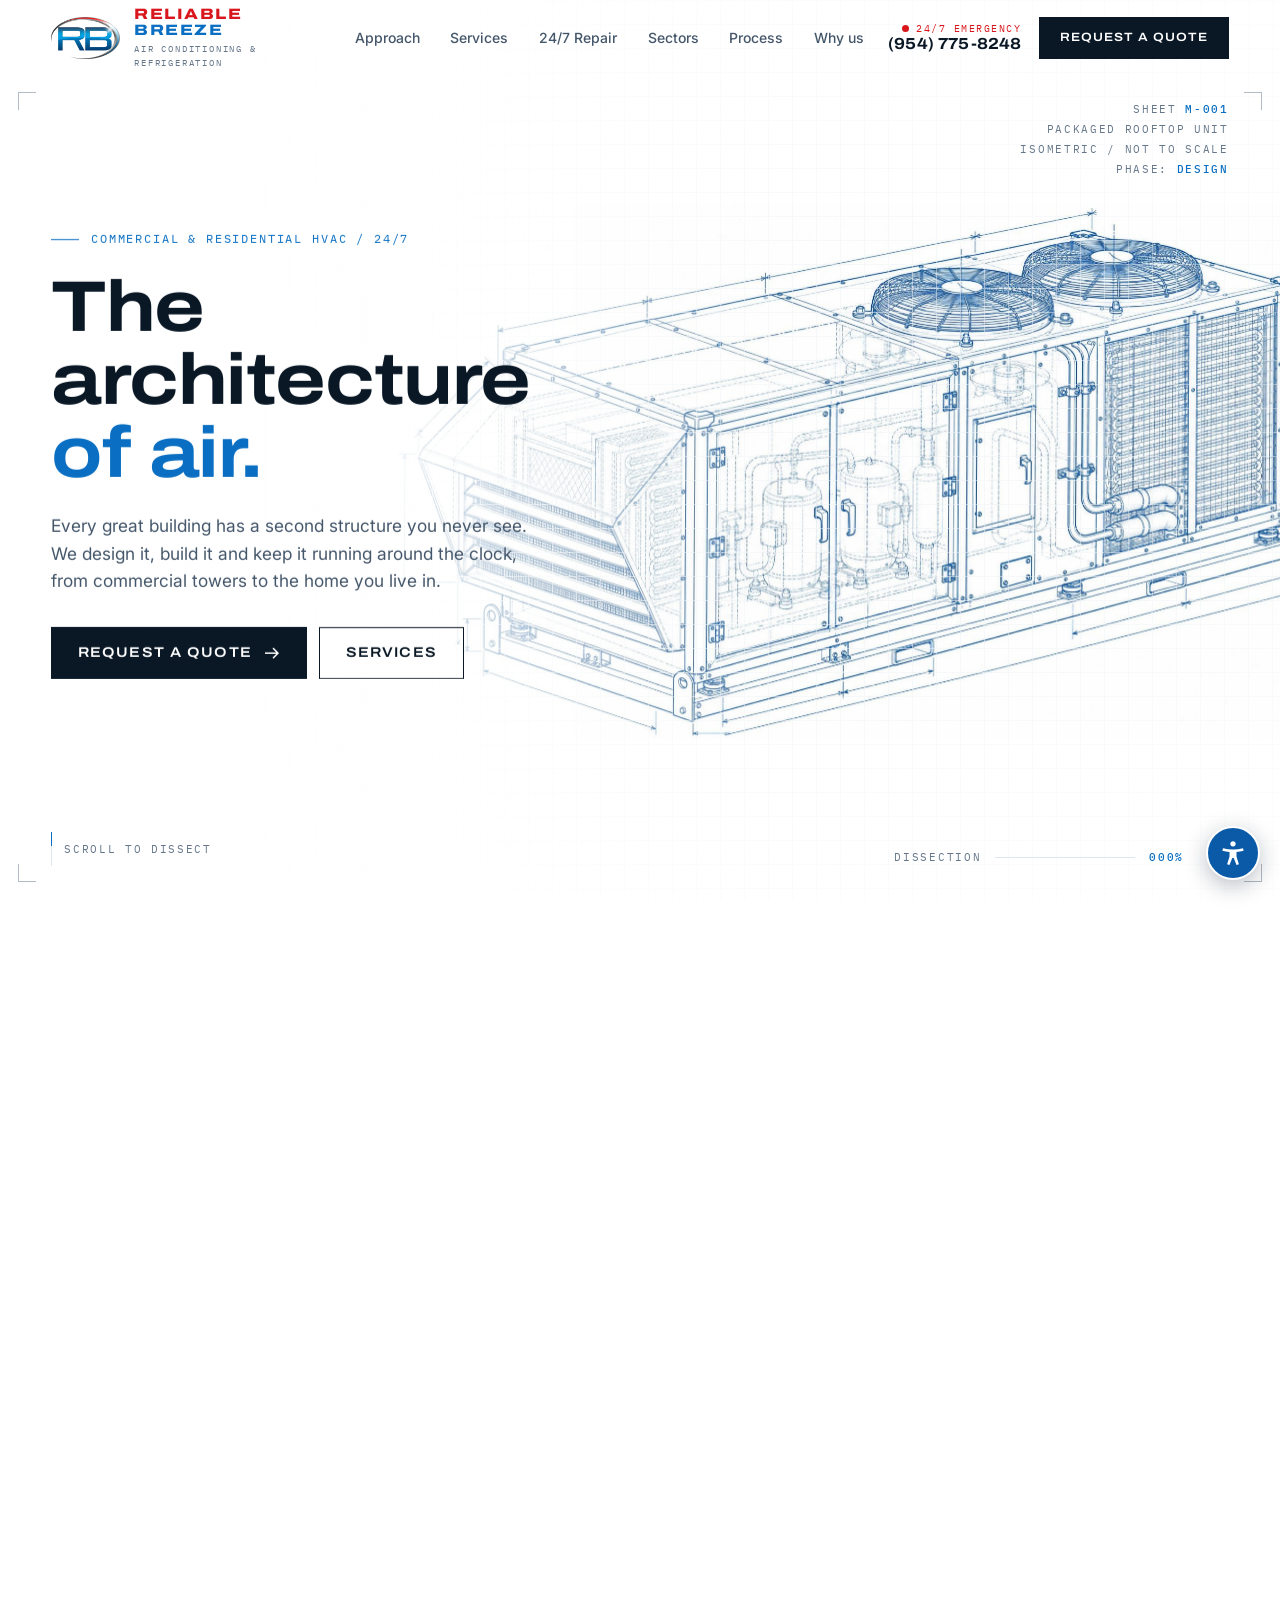
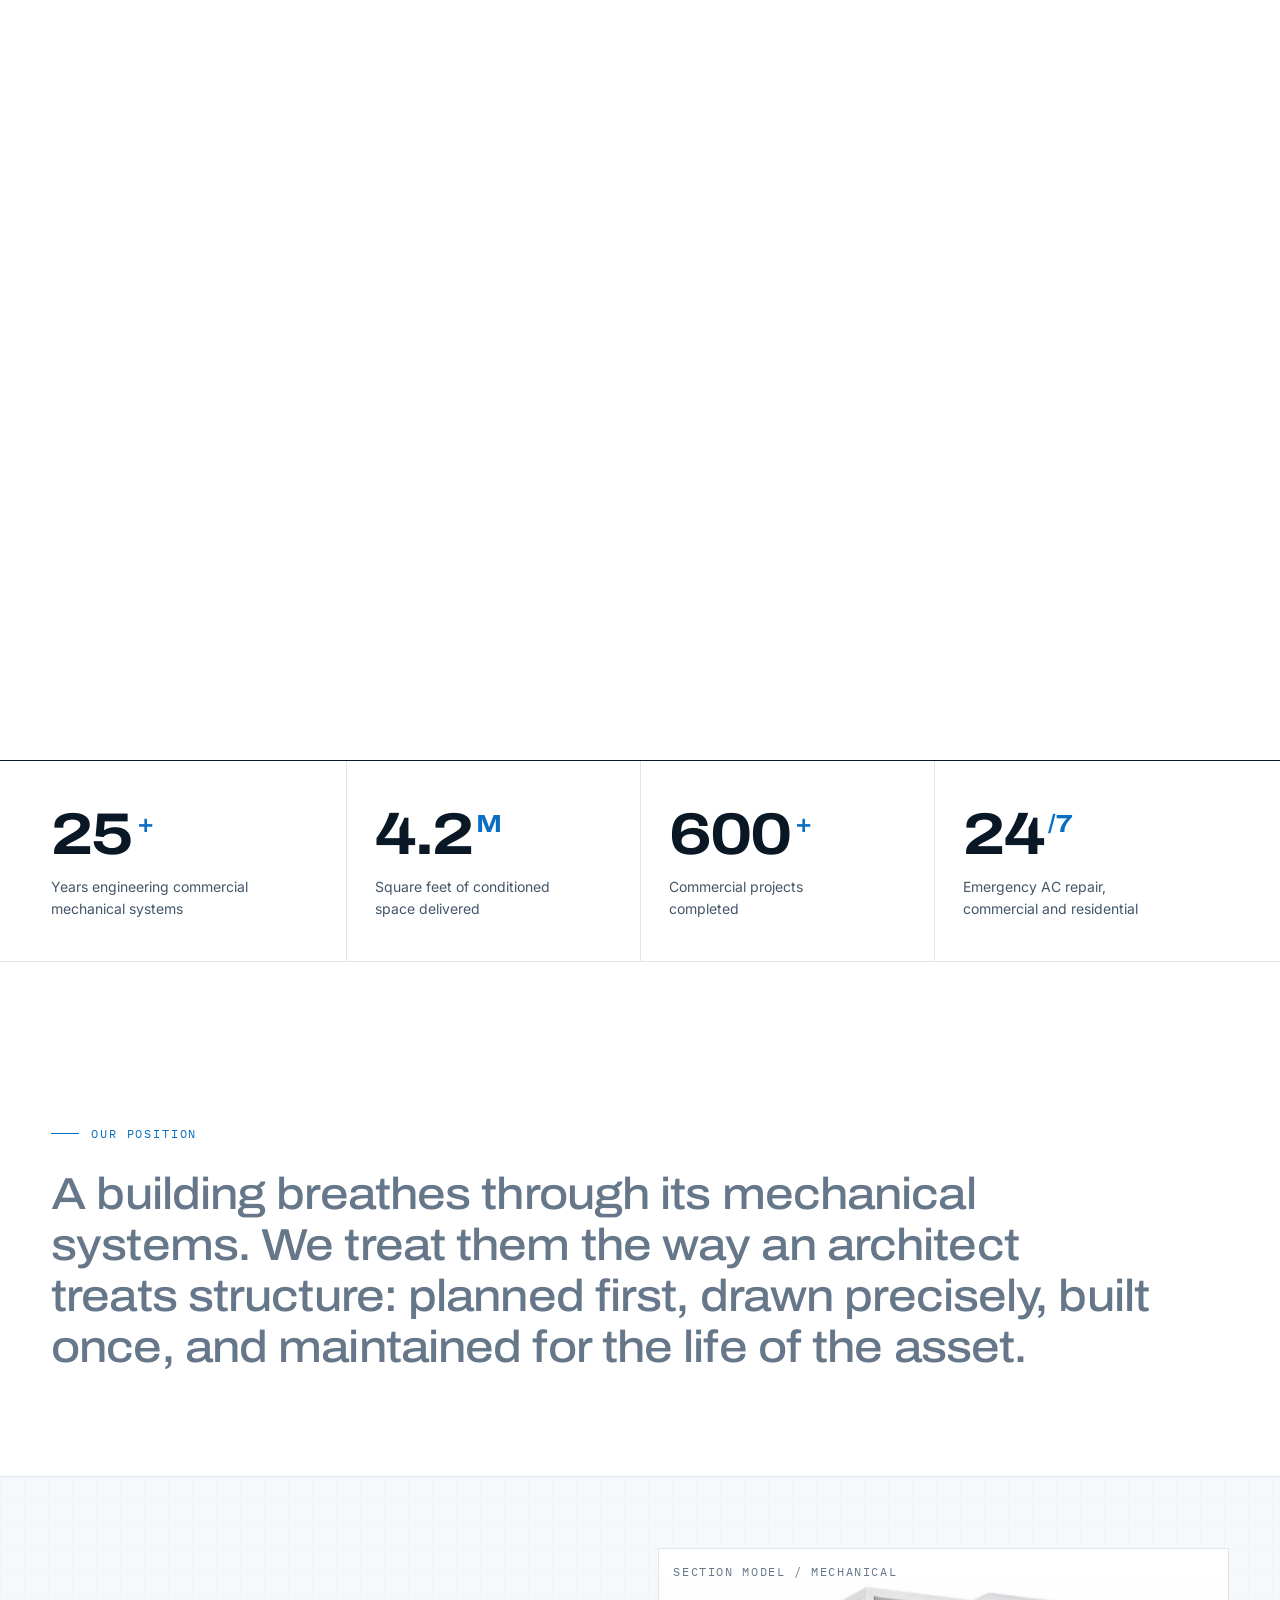
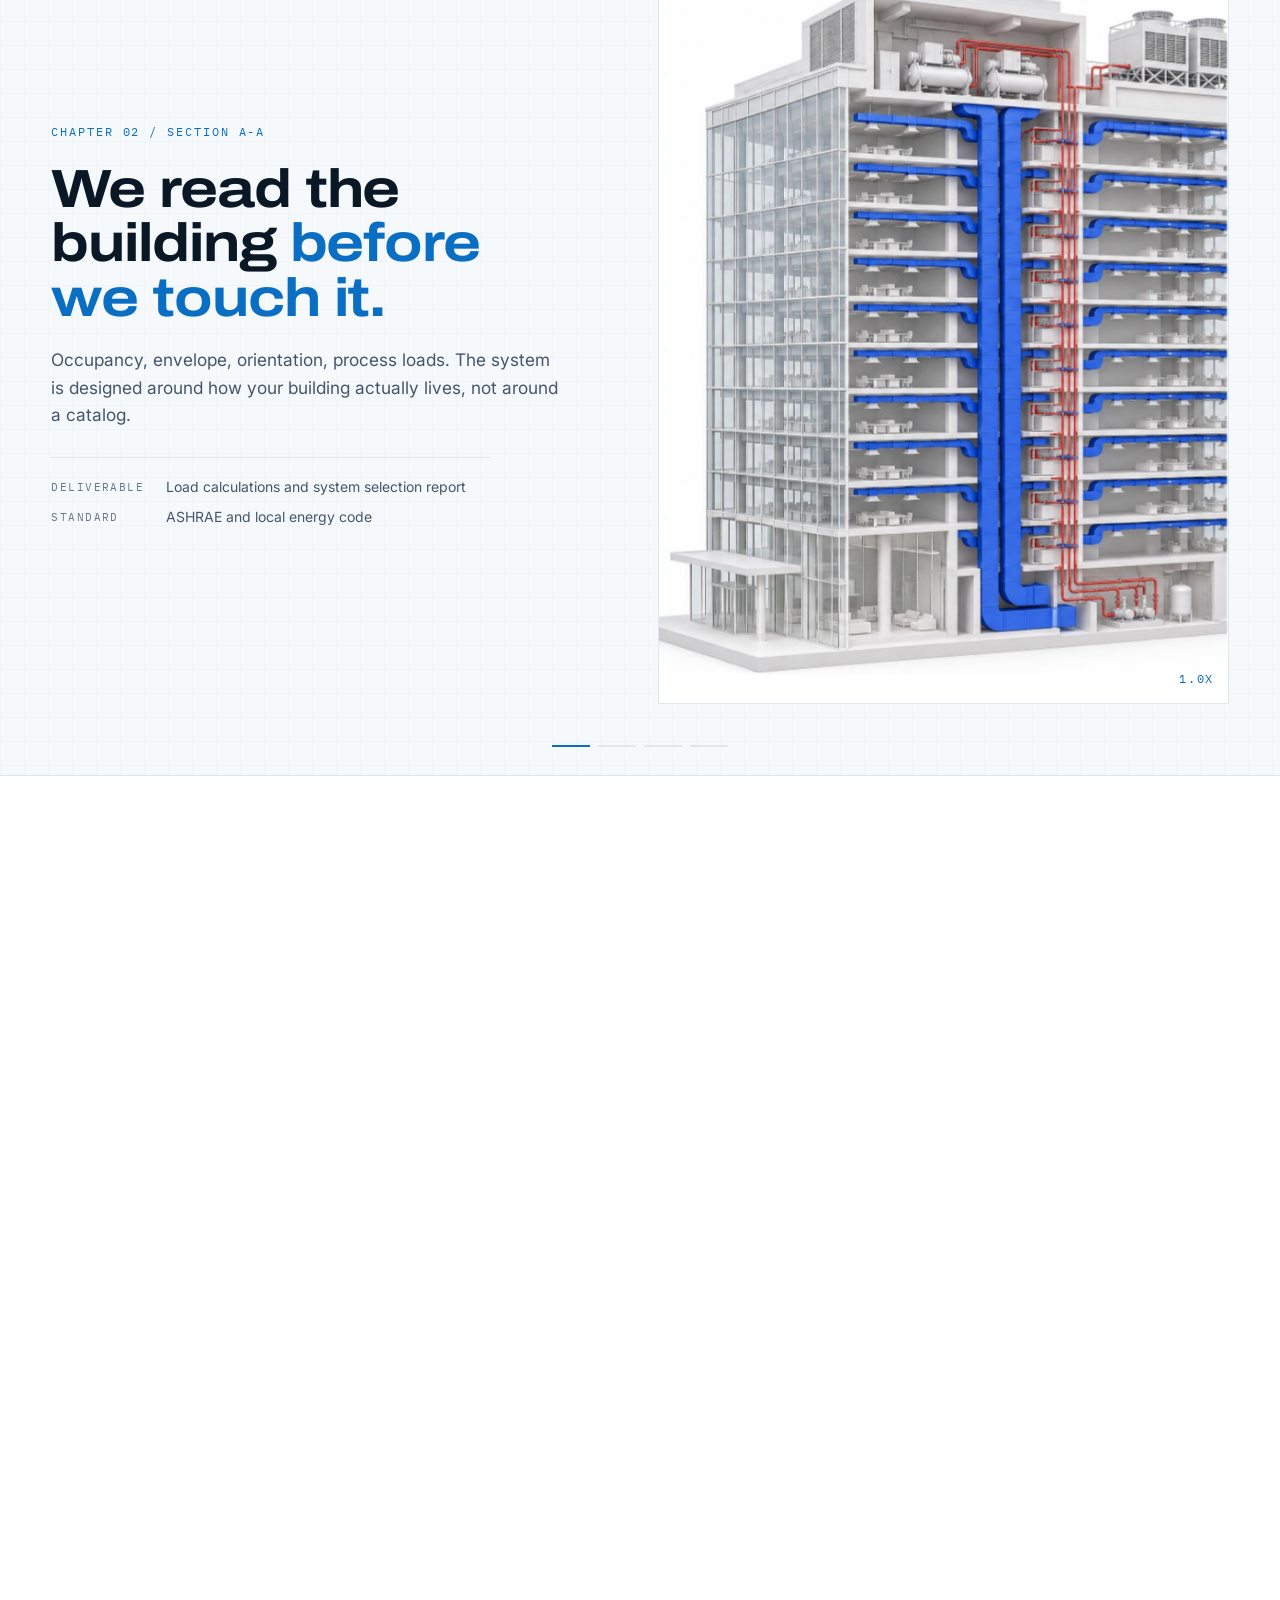
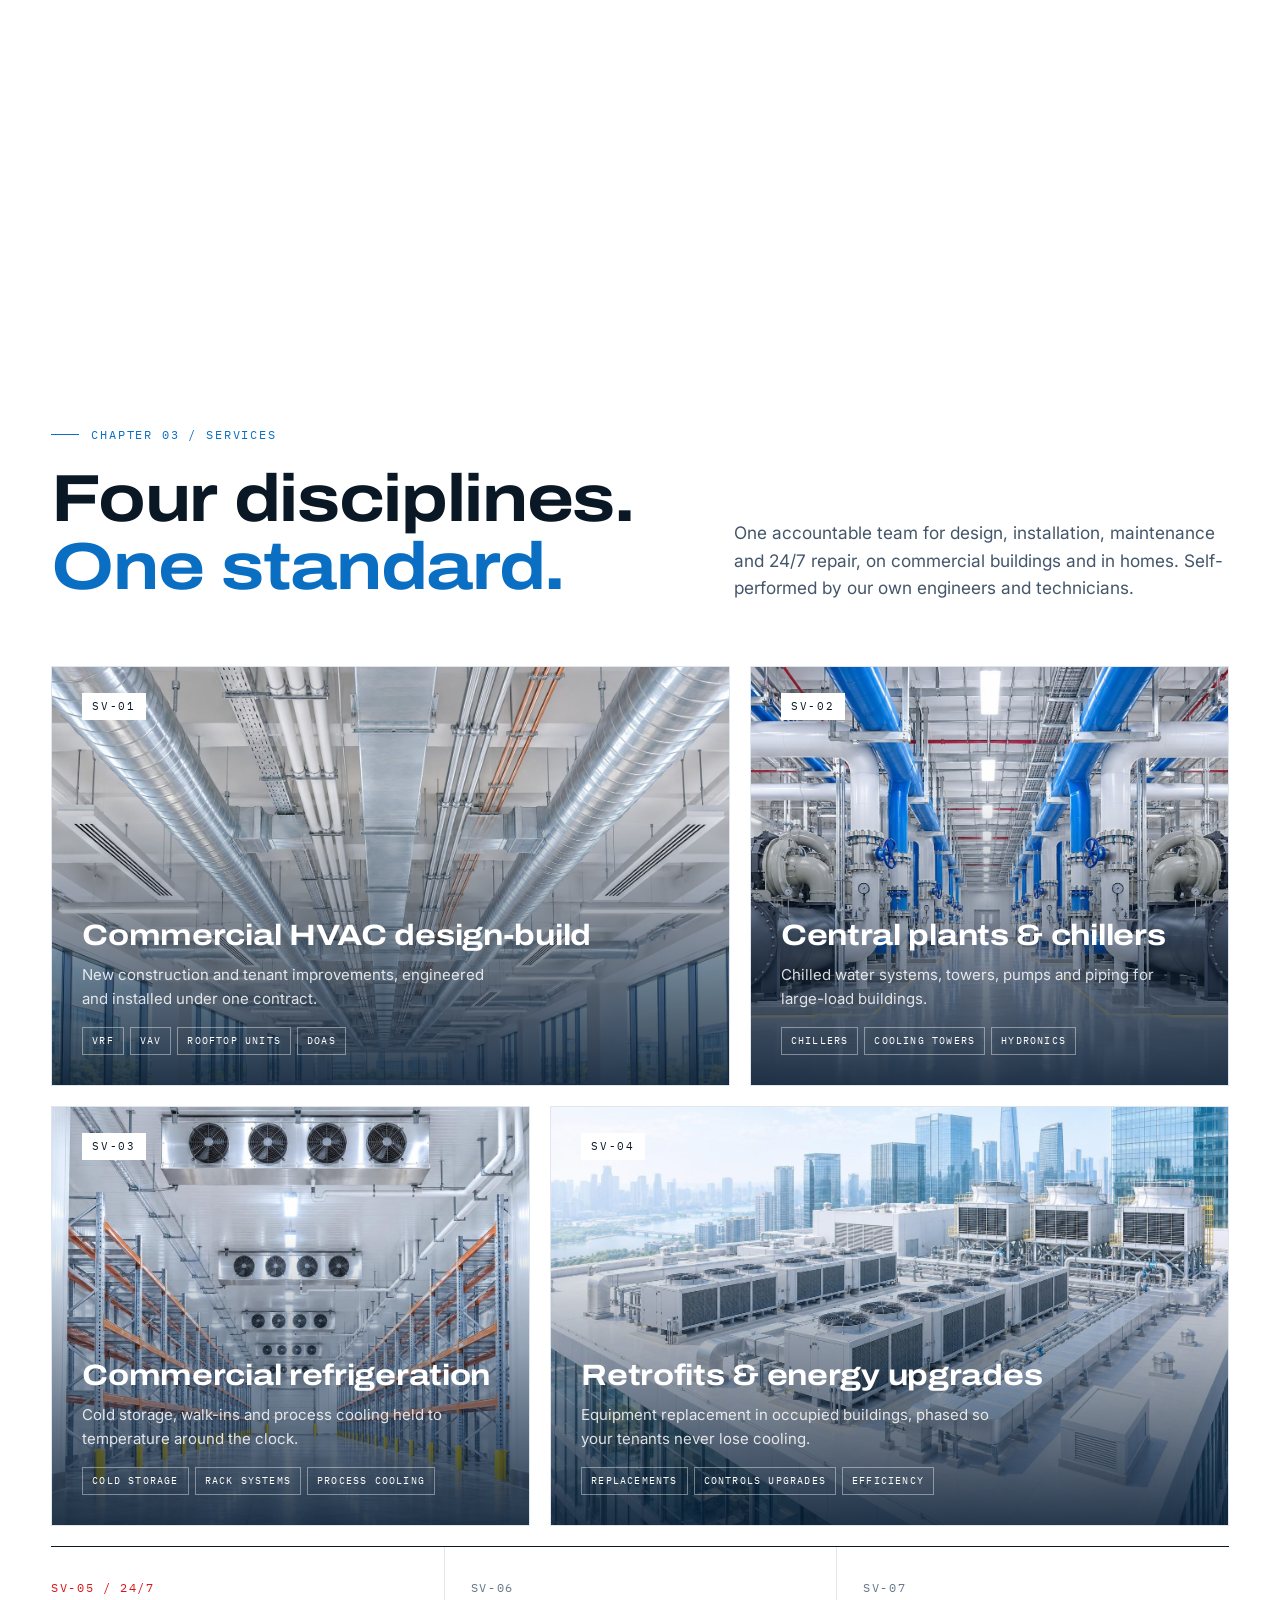
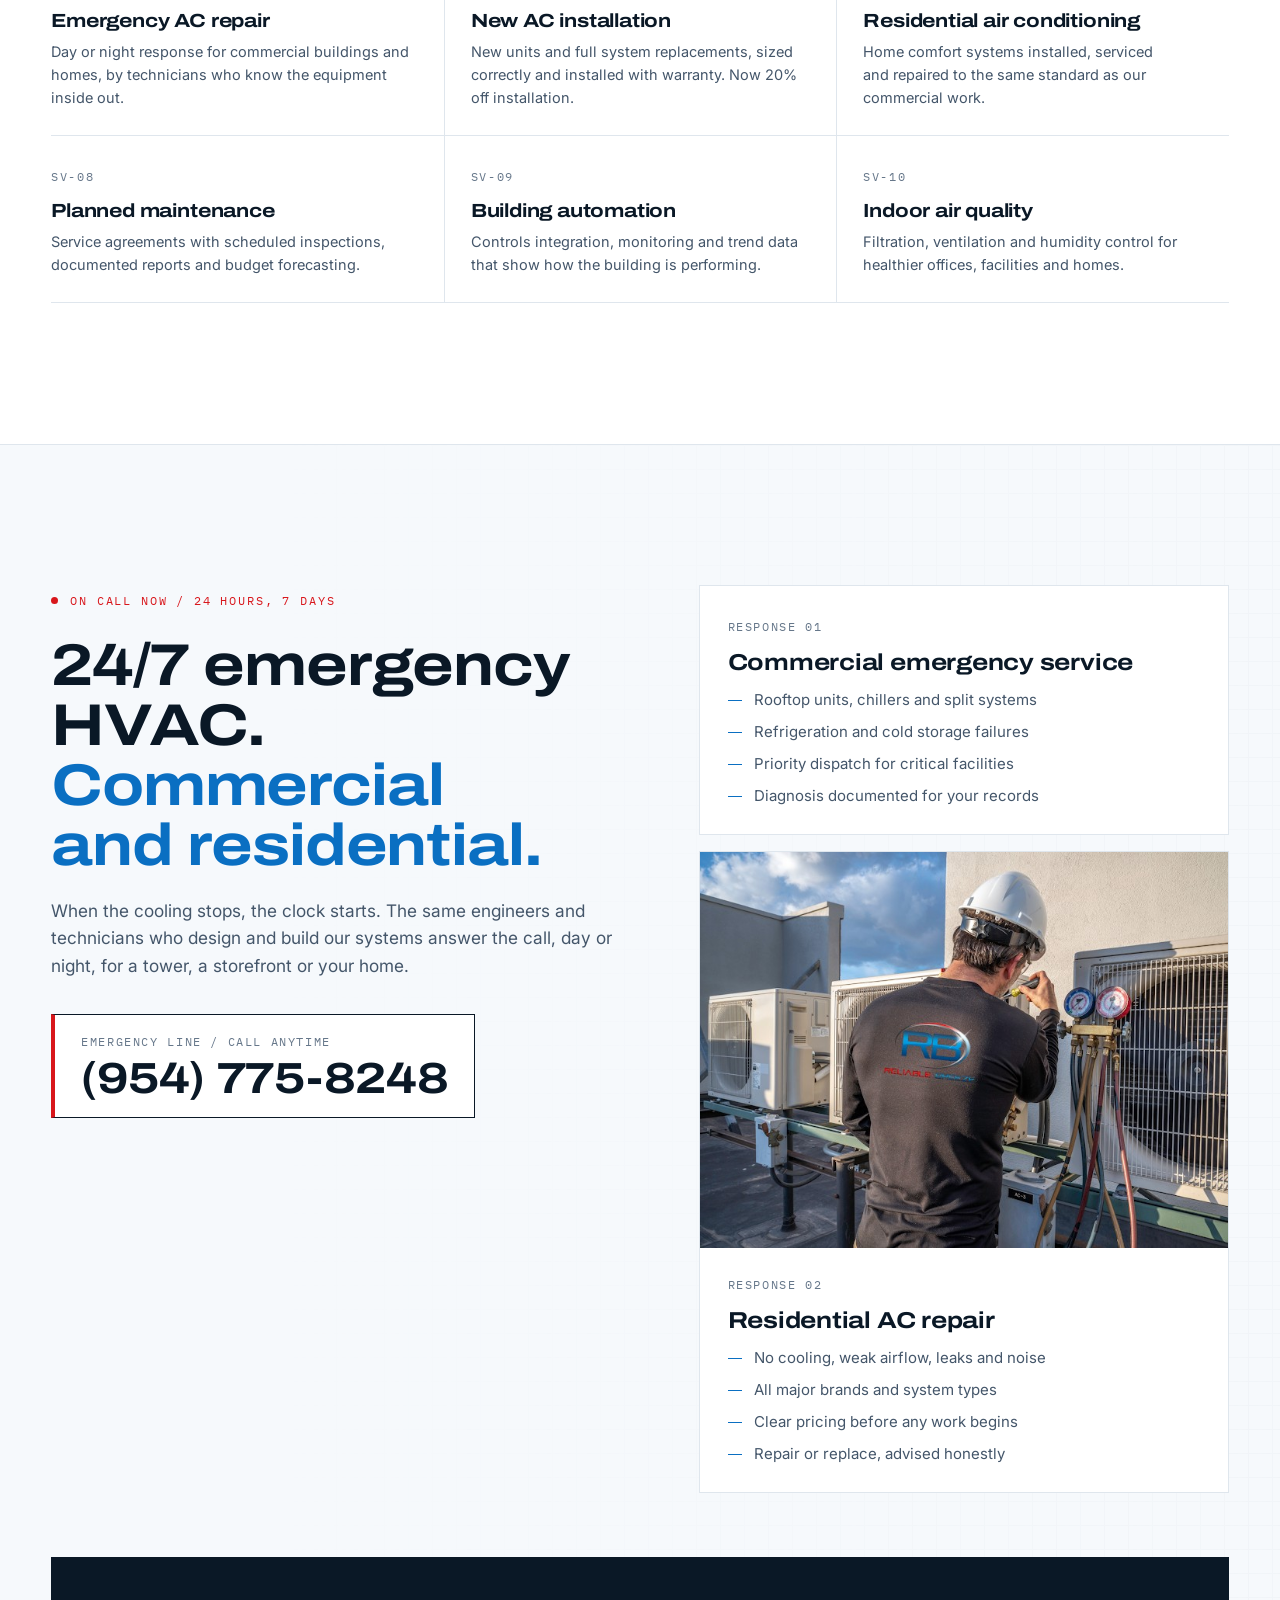
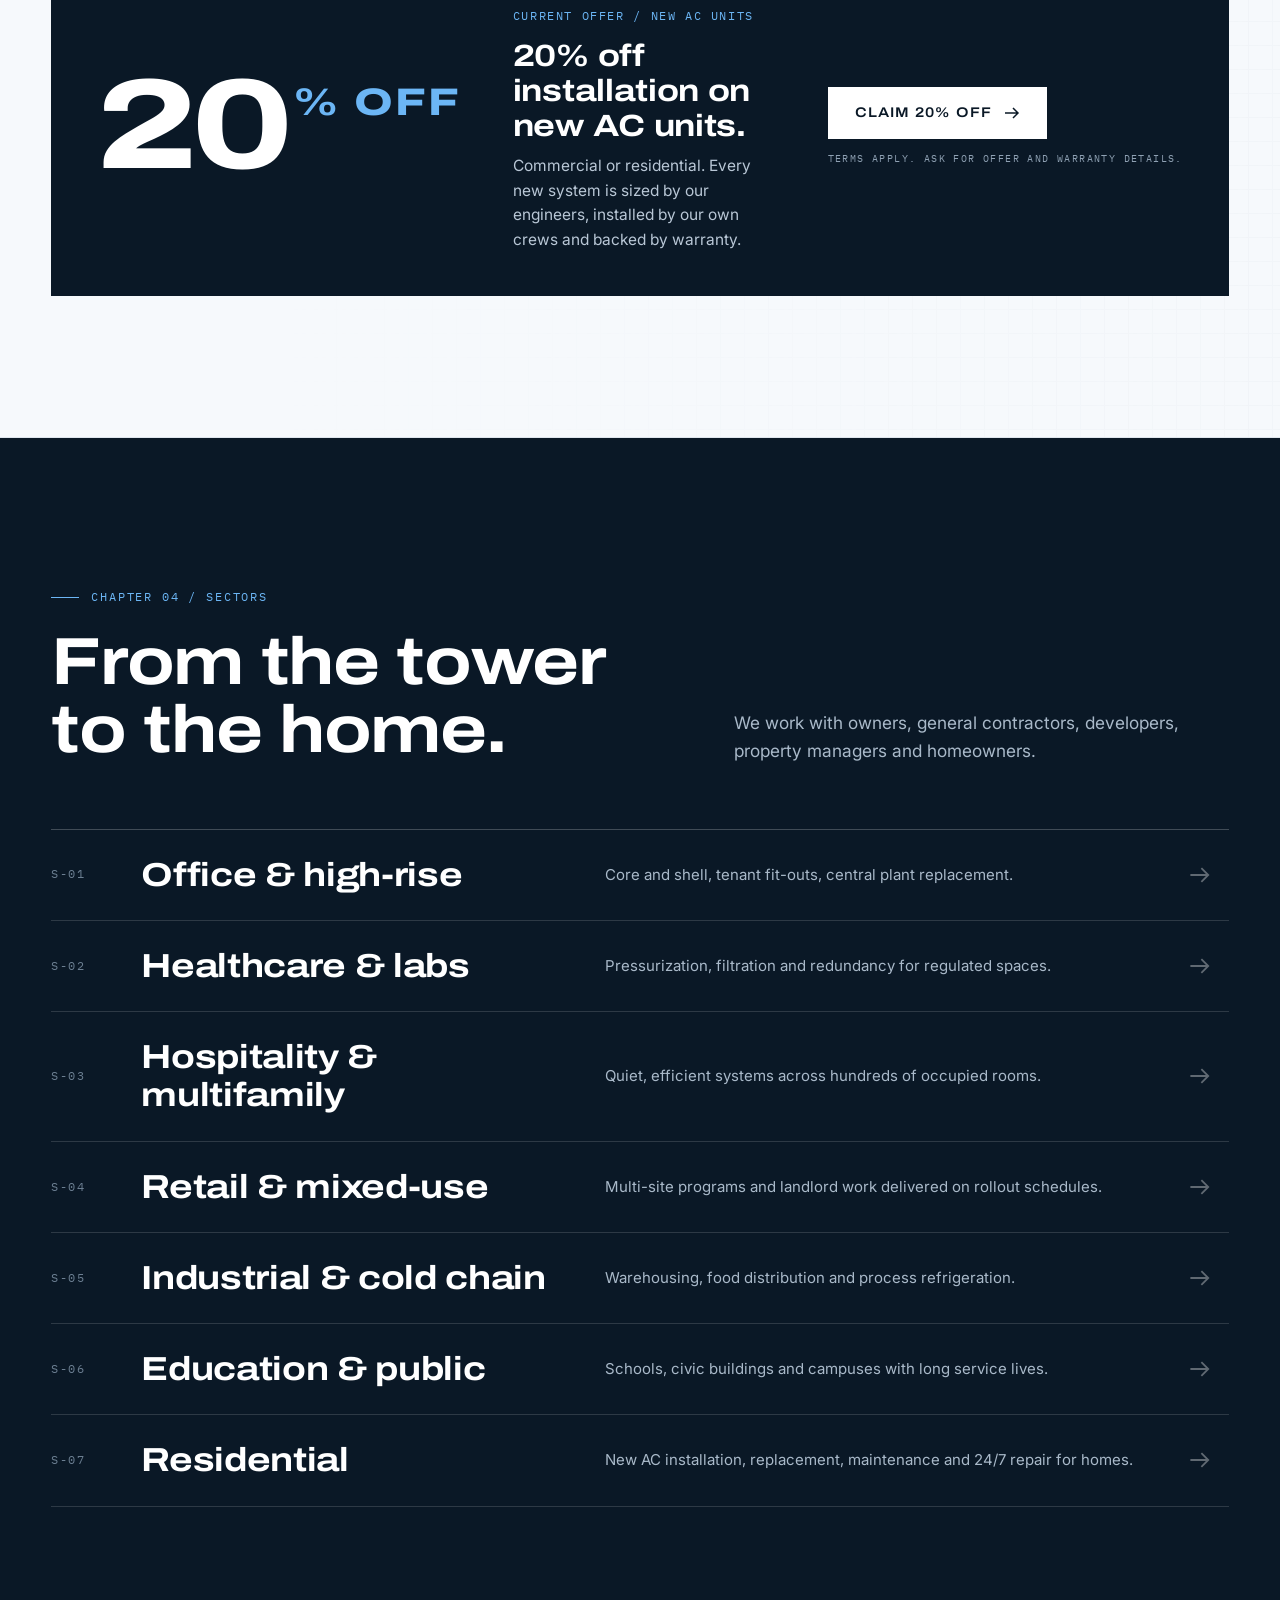
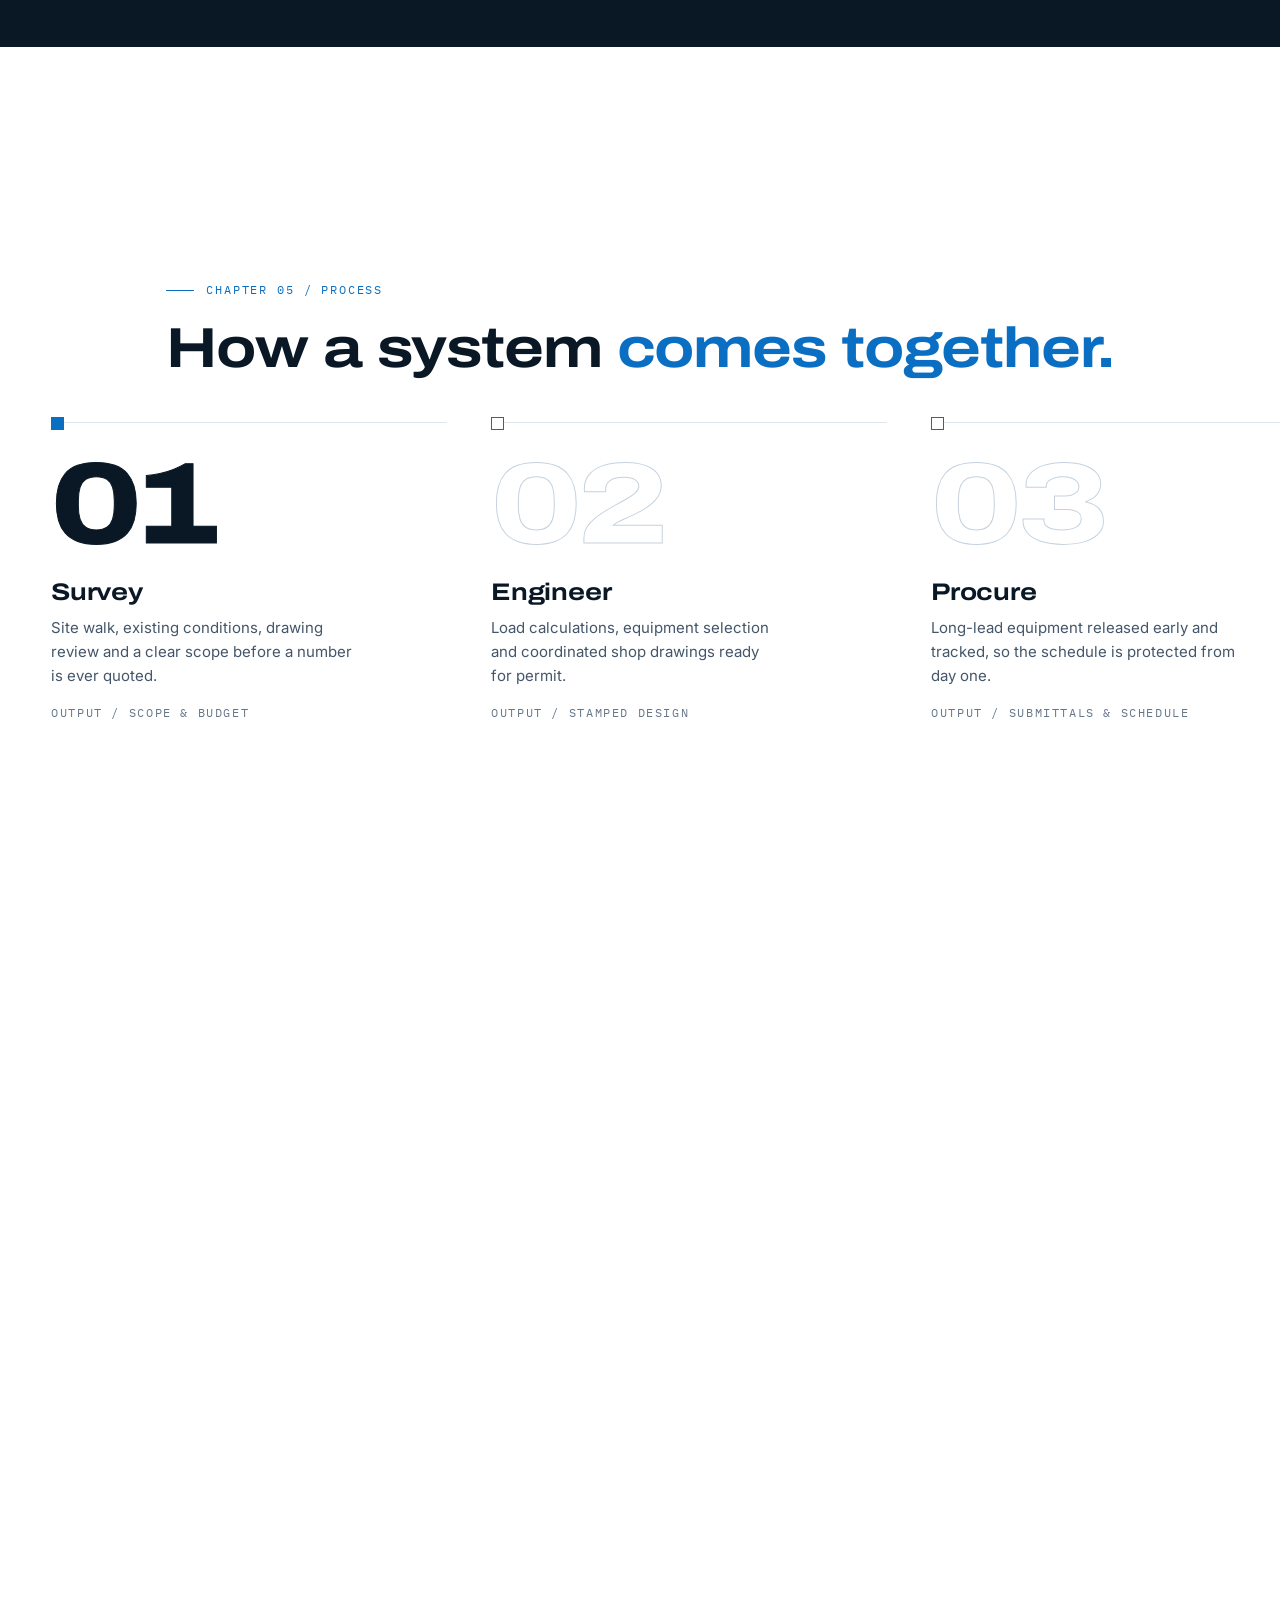
==== index.html @ 57b9a66d "Reliable Breeze website Co-Authored-By: Claude Fable 5.2 <noreply@anthropic.com>" ====
<!doctype html>
<html lang="en">
<head>
<meta charset="utf-8">
<meta name="viewport" content="width=device-width, initial-scale=1">
<title>Reliable Breeze | Commercial Air Conditioning & Refrigeration</title>
<meta name="description" content="Reliable Breeze designs, installs and maintains commercial and residential HVAC and refrigeration systems, with 24/7 emergency AC repair.">
<link rel="icon" href="assets/logo-mark.png">
<link rel="preconnect" href="https://fonts.googleapis.com">
<link rel="preconnect" href="https://fonts.gstatic.com" crossorigin>
<link href="https://fonts.googleapis.com/css2?family=Archivo:wdth,wght@62..125,300..800&family=IBM+Plex+Mono:wght@400;500&family=Inter:wght@400;500;600&display=swap" rel="stylesheet">
<style>
:root{
  --ink:#0a1826; --ink-2:#44566a; --ink-3:#66778a;
  --line:#dfe6ed; --line-2:#eef2f6; --paper:#ffffff; --wash:#f6f9fc;
  --blue:#0a6fc2; --blue-deep:#063a73; --blue-soft:#e8f2fb; --red:#d8161b;
  --display:"Archivo",system-ui,sans-serif; --body:"Inter",system-ui,sans-serif; --mono:"IBM Plex Mono",ui-monospace,monospace;
  --gutter:clamp(20px,4vw,64px); --max:1320px;
}
*{box-sizing:border-box;margin:0;padding:0}
html{scroll-behavior:smooth;-webkit-text-size-adjust:100%}
body{background:var(--paper);color:var(--ink);font-family:var(--body);font-size:17px;line-height:1.6;overflow-x:clip;-webkit-font-smoothing:antialiased}
img{display:block;max-width:100%}
a{color:inherit;text-decoration:none}
h1,h2,h3{font-family:var(--display);font-stretch:118%;font-weight:700;letter-spacing:-.02em;line-height:1.02;text-wrap:balance}
h2{font-size:clamp(34px,5.2vw,76px)}
h3{font-size:clamp(20px,1.8vw,26px);letter-spacing:-.01em;line-height:1.15}
p{text-wrap:pretty}
.wrap{max-width:var(--max);margin:0 auto;padding:0 var(--gutter)}
.mono{font-family:var(--mono);font-size:11.5px;letter-spacing:.14em;text-transform:uppercase;color:var(--ink-3)}
.tag{display:inline-flex;align-items:center;gap:12px;font-family:var(--mono);font-size:11.5px;letter-spacing:.16em;text-transform:uppercase;color:var(--blue)}
.tag::before{content:"";width:28px;height:1px;background:var(--blue)}
.lede{font-size:clamp(17px,1.35vw,20px);color:var(--ink-2);max-width:56ch}
.blue{color:var(--blue)}
.btn{display:inline-flex;align-items:center;gap:12px;height:52px;padding:0 26px;font-family:var(--display);font-stretch:112%;font-weight:600;font-size:14px;letter-spacing:.08em;text-transform:uppercase;border:1px solid var(--ink);background:var(--ink);color:#fff;cursor:pointer;white-space:nowrap;transition:background .25s,color .25s,border-color .25s}
.btn:hover{background:var(--blue);border-color:var(--blue)}
.btn.ghost{background:transparent;color:var(--ink)}
.btn.ghost:hover{background:var(--ink);color:#fff;border-color:var(--ink)}
.btn svg{width:16px;height:16px;transition:transform .25s}
.btn:hover svg{transform:translateX(4px)}
:focus-visible{outline:2px solid var(--blue);outline-offset:3px}
.skip{position:absolute;left:-9999px;top:0;background:var(--ink);color:#fff;padding:12px 18px;z-index:2000}
.skip:focus{left:12px;top:12px}
.legal a{color:inherit;margin-right:18px}.legal a:hover{color:var(--blue)}

/* blueprint grid */
.grid-bg{position:absolute;inset:0;pointer-events:none;
  background-image:linear-gradient(var(--line-2) 1px,transparent 1px),linear-gradient(90deg,var(--line-2) 1px,transparent 1px),linear-gradient(var(--line) 1px,transparent 1px),linear-gradient(90deg,var(--line) 1px,transparent 1px);
  background-size:24px 24px,24px 24px,120px 120px,120px 120px;opacity:.75;
  -webkit-mask-image:radial-gradient(ellipse 85% 75% at 60% 50%,#000 30%,transparent 100%);mask-image:radial-gradient(ellipse 85% 75% at 60% 50%,#000 30%,transparent 100%)}

/* nav */
.nav{position:fixed;inset:0 0 auto 0;z-index:50;height:76px;display:flex;align-items:center;transition:background .3s,box-shadow .3s,height .3s}
.nav.scrolled{background:rgba(255,255,255,.88);backdrop-filter:saturate(1.4) blur(14px);-webkit-backdrop-filter:saturate(1.4) blur(14px);box-shadow:0 1px 0 var(--line);height:64px}
.nav .wrap{width:100%;display:flex;align-items:center;justify-content:space-between;gap:24px}
.brand{display:flex;align-items:center;gap:14px}
.brand img{height:42px;width:auto}
.brand b{font-family:var(--display);font-stretch:125%;font-weight:800;font-size:15px;letter-spacing:.1em;line-height:1.1;display:block}
.brand b i{font-style:normal;color:var(--blue)}
.brand small{font-family:var(--mono);font-size:9px;letter-spacing:.2em;color:var(--ink-3);text-transform:uppercase;display:block;margin-top:3px}
.nav-links{display:flex;gap:clamp(18px,2.4vw,34px);font-size:14px;font-weight:500;color:var(--ink-2)}
.nav-links a{position:relative;padding:6px 0;white-space:nowrap}
.nav-links a::after{content:"";position:absolute;left:0;bottom:0;height:1px;width:100%;background:var(--blue);transform:scaleX(0);transform-origin:left;transition:transform .3s}
.nav-links a:hover{color:var(--ink)}.nav-links a:hover::after{transform:scaleX(1)}
.nav .btn{height:42px;padding:0 20px;font-size:12px}
.nav-cta{display:flex;align-items:center;gap:18px}
.nav-phone{display:flex;flex-direction:column;align-items:flex-end;line-height:1.2;white-space:nowrap}
.nav-phone small{display:flex;align-items:center;gap:7px;font-family:var(--mono);font-size:9.5px;letter-spacing:.16em;text-transform:uppercase;color:var(--red)}
.nav-phone b{font-family:var(--display);font-stretch:112%;font-weight:700;font-size:16px;letter-spacing:.01em}
.nav-phone:hover b{color:var(--blue)}
.live{display:inline-block;width:7px;height:7px;border-radius:50%;background:var(--red);box-shadow:0 0 0 0 rgba(216,22,27,.5);animation:live 1.8s ease-out infinite;flex:none}
@keyframes live{0%{box-shadow:0 0 0 0 rgba(216,22,27,.5)}100%{box-shadow:0 0 0 9px rgba(216,22,27,0)}}
@media(max-width:1180px){.brand small{display:none}}
@media(max-width:1100px){.nav-links{display:none}}
@media(max-width:560px){.nav .nav-cta .btn{display:none}.nav-phone{border:1px solid var(--ink);padding:6px 12px;align-items:center}.nav-phone b{font-size:14px}}
@media(max-width:520px){.brand img{height:34px}.brand{gap:10px}.brand b{font-size:11.5px;letter-spacing:.06em}.nav .btn{height:38px;padding:0 12px;font-size:10.5px;letter-spacing:.05em}}

/* ---------- HERO ---------- */
.hero{position:relative;height:440vh}
.stage{position:sticky;top:0;height:100vh;min-height:560px;overflow:hidden;perspective:1800px}
.unit-wrap{position:absolute;right:-4vw;top:50%;width:min(74vw,1280px);aspect-ratio:2688/1520;transform:translateY(-46%);will-change:transform}
.unit{position:absolute;inset:0;transform-style:preserve-3d;will-change:transform}
.unit img{position:absolute;inset:0;width:100%;height:100%;object-fit:contain;user-select:none;-webkit-user-drag:none}
.unit .render{clip-path:inset(0 100% 0 0)}
.unit .exploded{opacity:0}
.scan{position:absolute;top:4%;bottom:4%;left:0;width:1px;background:var(--blue);opacity:0;box-shadow:0 0 0 1px rgba(10,111,194,.12),0 0 34px 6px rgba(10,111,194,.35)}
.scan::before,.scan::after{content:"";position:absolute;left:-4px;width:9px;height:9px;border:1px solid var(--blue);background:#fff}
.scan::before{top:-5px}.scan::after{bottom:-5px}
.stage .grid-bg{z-index:1;opacity:.5}
.hero-copy{position:absolute;z-index:3;left:max(var(--gutter),calc((100vw - var(--max))/2 + var(--gutter)));top:50%;transform:translateY(-50%);width:min(560px,88vw)}
.cap{position:absolute;left:0;top:50%;width:100%;transform:translateY(-50%);opacity:0;pointer-events:none;will-change:opacity,transform}
.cap.on{pointer-events:auto}
.cap h1,.cap h2{font-size:clamp(40px,5.6vw,88px);margin:22px 0 22px}
.cap .lede{max-width:44ch}
.cap .cta{display:flex;flex-wrap:wrap;gap:12px;margin-top:32px}
.copy-veil{position:absolute;z-index:2;inset:0 auto 0 0;width:62vw;background:linear-gradient(90deg,#fff 0,rgba(255,255,255,.94) 48%,rgba(255,255,255,0) 100%);pointer-events:none}
.schedule{margin-top:26px;border-top:1px solid var(--ink);max-width:400px}
.schedule li{list-style:none;display:flex;gap:16px;align-items:baseline;padding:9px 0;border-bottom:1px solid var(--line);font-size:14.5px;color:var(--ink-3);transition:color .3s}
.schedule li span{font-family:var(--mono);font-size:11px;letter-spacing:.1em;width:28px}
.schedule li em{margin-left:auto;font-style:normal;font-family:var(--mono);font-size:10.5px;letter-spacing:.1em;text-transform:uppercase;opacity:0;transition:opacity .3s}
.schedule li.lit{color:var(--ink)}.schedule li.lit span{color:var(--blue)}.schedule li.lit em{opacity:1;color:var(--blue)}
/* HUD */
.hud{position:absolute;z-index:4;pointer-events:none;font-family:var(--mono);font-size:10.5px;letter-spacing:.16em;text-transform:uppercase;color:var(--ink-3)}
.hud.tr{right:var(--gutter);top:100px;text-align:right;line-height:1.9}
.hud.br{right:var(--gutter);bottom:34px;display:flex;align-items:center;gap:14px}
.hud.bl{left:max(var(--gutter),calc((100vw - var(--max))/2 + var(--gutter)));bottom:34px;display:flex;align-items:center;gap:12px}
.hud b{color:var(--blue);font-weight:500}
.meter{width:140px;height:1px;background:var(--line);position:relative}
.meter i{position:absolute;left:0;top:-1px;height:3px;width:100%;background:var(--blue);transform-origin:left;transform:scaleX(0)}
.mouse{width:1px;height:34px;background:var(--line);position:relative;overflow:hidden}
.mouse::after{content:"";position:absolute;left:0;top:0;width:1px;height:14px;background:var(--blue);animation:drip 1.8s ease-in-out infinite}
@keyframes drip{0%{transform:translateY(-14px)}100%{transform:translateY(34px)}}
.crop{position:absolute;z-index:4;width:18px;height:18px;border:1px solid var(--ink-3);opacity:.5;pointer-events:none}
.crop.a{left:18px;top:92px;border-right:0;border-bottom:0}.crop.b{right:18px;top:92px;border-left:0;border-bottom:0}
.crop.c{left:18px;bottom:18px;border-right:0;border-top:0}.crop.d{right:18px;bottom:18px;border-left:0;border-top:0}
@media(max-width:900px){
  .hero{height:380vh}
  .unit-wrap{right:auto;left:50%;width:128vw;top:34%;transform:translate(-50%,-50%)}
  .hero-copy{top:auto;bottom:86px;transform:none;height:44vh}
  .cap{top:auto;bottom:0;transform:none}
  .cap h1,.cap h2{margin:14px 0 14px}
  .copy-veil{inset:auto 0 0 0;width:100%;height:60vh;background:linear-gradient(0deg,#fff 0,rgba(255,255,255,.96) 70%,rgba(255,255,255,0) 100%)}
  .hud.tr,.crop{display:none}.hud.br{display:none}
  .unit-wrap{top:27%}
  .cap .lede{font-size:15px;line-height:1.5}
  .cap h1,.cap h2{font-size:clamp(34px,10.5vw,56px)}
  .cap .cta .btn{height:46px;padding:0 16px;font-size:12px}
  .copy-veil{height:66vh;background:linear-gradient(0deg,#fff 0,rgba(255,255,255,.97) 78%,rgba(255,255,255,0) 100%)}
  .schedule li{padding:6px 0;font-size:13.5px}.schedule{margin-top:14px}
  .cap .cta{margin-top:20px}
}

/* ---------- STATS ---------- */
.stats{border-top:1px solid var(--ink);border-bottom:1px solid var(--line);background:#fff;position:relative;z-index:2}
.stats .wrap{display:grid;grid-template-columns:repeat(4,1fr)}
.stat{padding:44px 28px 40px 0;border-left:1px solid var(--line);padding-left:28px}
.stat:first-child{border-left:0;padding-left:0}
.stat .n{font-family:var(--display);font-stretch:118%;font-weight:700;font-size:clamp(38px,4.6vw,68px);letter-spacing:-.03em;line-height:1}
.stat .n sup{font-size:.42em;color:var(--blue);margin-left:4px;vertical-align:top;position:relative;top:.3em;letter-spacing:0}
.stat p{margin-top:12px;font-size:14px;color:var(--ink-2);max-width:22ch}
@media(max-width:820px){.stats .wrap{grid-template-columns:1fr 1fr}.stat{padding:28px 16px 26px 20px}.stat:nth-child(odd){border-left:0;padding-left:0}.stat:nth-child(n+3){border-top:1px solid var(--line)}}

/* ---------- sections ---------- */
section{position:relative}
.sec{padding:clamp(88px,11vw,170px) 0}
.sec-head{display:grid;grid-template-columns:1.25fr 1fr;gap:clamp(24px,5vw,80px);align-items:end;margin-bottom:clamp(40px,5vw,72px)}
.sec-head h2{margin-top:22px}
@media(max-width:860px){.sec-head{grid-template-columns:1fr}}
.rv{opacity:0;transform:translateY(26px);transition:opacity .9s cubic-bezier(.2,.7,.2,1),transform .9s cubic-bezier(.2,.7,.2,1);transition-delay:var(--d,0s)}
.rv.in{opacity:1;transform:none}

/* manifesto */
.manifesto{padding:clamp(90px,12vw,180px) 0 clamp(60px,8vw,110px)}
.manifesto p.big{font-family:var(--display);font-stretch:112%;font-weight:500;font-size:clamp(26px,3.5vw,52px);line-height:1.14;letter-spacing:-.02em;max-width:24ch;max-width:min(1100px,100%)}
.manifesto p.big span{color:var(--ink-3);transition:color .5s}
.manifesto p.big span.lit{color:var(--ink)}
.manifesto p.big span.lit.k{color:var(--blue)}

/* ---------- STUDY (tower) ---------- */
.study{height:400vh}
.study-stage{position:sticky;top:0;height:100vh;min-height:560px;overflow:hidden;background:var(--wash);border-top:1px solid var(--line);border-bottom:1px solid var(--line)}
.study-stage .grid-bg{-webkit-mask-image:none;mask-image:none;opacity:.6}
.study-grid{position:relative;z-index:2;height:100%;display:grid;grid-template-columns:minmax(0,1fr) minmax(0,1.05fr);gap:clamp(24px,5vw,80px);align-items:center}
.study-copy{position:relative;height:min(520px,70vh)}
.step{position:absolute;inset:0;display:flex;flex-direction:column;justify-content:center;opacity:0;transform:translateY(30px);transition:opacity .6s,transform .6s;pointer-events:none}
.step.on{opacity:1;transform:none;pointer-events:auto}
.step .num{font-family:var(--mono);font-size:12px;letter-spacing:.16em;color:var(--blue)}
.step h2{font-size:clamp(32px,4.2vw,62px);margin:20px 0}
.step dl{margin-top:28px;display:grid;grid-template-columns:auto 1fr;gap:8px 22px;font-size:14px;border-top:1px solid var(--line);padding-top:18px;max-width:440px}
.step dt{font-family:var(--mono);font-size:10.5px;letter-spacing:.14em;text-transform:uppercase;color:var(--ink-3);padding-top:3px}
.step dd{color:var(--ink-2)}
.tower-frame{position:relative;height:min(84vh,820px);overflow:hidden;background:#fff;border:1px solid var(--line)}
.tower-frame img{width:100%;height:100%;object-fit:contain;transition:transform 1.3s cubic-bezier(.65,0,.2,1);will-change:transform}
.tower-frame .tick{position:absolute;left:14px;top:14px;z-index:2}
.tower-frame .tick2{position:absolute;right:14px;bottom:14px;z-index:2;color:var(--blue)}
.reticle{position:absolute;left:50%;top:50%;width:120px;height:120px;margin:-60px 0 0 -60px;border:1px solid rgba(10,111,194,.55);border-radius:50%;opacity:0;transition:opacity .6s .5s;pointer-events:none}
.reticle::before,.reticle::after{content:"";position:absolute;background:rgba(10,111,194,.55)}
.reticle::before{left:50%;top:-14px;bottom:-14px;width:1px}.reticle::after{top:50%;left:-14px;right:-14px;height:1px}
.tower-frame.zoom .reticle{opacity:1}
.study-rail{position:absolute;z-index:3;left:50%;bottom:28px;transform:translateX(-50%);display:flex;gap:8px}
.study-rail i{width:38px;height:2px;background:var(--line);transition:background .4s}
.study-rail i.on{background:var(--blue)}
@media(max-width:900px){
  .study-grid{grid-template-columns:1fr;grid-template-rows:46vh 1fr;gap:0;align-items:stretch;padding-top:70px}
  .tower-frame{height:auto;order:-1;margin:0 calc(var(--gutter)*-1);border-left:0;border-right:0}
  .study-copy{height:auto}
  .step{justify-content:flex-start;padding-top:22px}
  .step h2{margin:10px 0 10px}.step dl{margin-top:12px;padding-top:10px;gap:4px 16px;font-size:13px}
  .step .lede{font-size:15px}
  .study-rail{bottom:14px}
}

/* ---------- SERVICES ---------- */
.caps{display:grid;grid-template-columns:repeat(12,1fr);gap:20px}
.capcard{position:relative;overflow:hidden;background:var(--wash);border:1px solid var(--line);min-height:420px;display:flex;flex-direction:column;justify-content:flex-end;color:#fff;isolation:isolate}
.capcard:nth-child(1){grid-column:span 7}.capcard:nth-child(2){grid-column:span 5}
.capcard:nth-child(3){grid-column:span 5}.capcard:nth-child(4){grid-column:span 7}
.capcard img{position:absolute;inset:0;width:100%;height:100%;object-fit:cover;z-index:-2;transition:transform 1.4s cubic-bezier(.2,.7,.2,1)}
.capcard::before{content:"";position:absolute;inset:0;z-index:-1;background:linear-gradient(180deg,rgba(6,26,48,0) 30%,rgba(6,26,48,.86) 100%)}
.capcard:hover img{transform:scale(1.06)}
.capcard .body{padding:30px}
.capcard .idx{position:absolute;left:30px;top:26px;font-family:var(--mono);font-size:11px;letter-spacing:.16em;color:var(--ink);background:#fff;padding:5px 10px}
.capcard h3{font-size:clamp(22px,2.3vw,34px)}
.capcard p{margin-top:10px;font-size:15px;color:rgba(255,255,255,.84);max-width:46ch}
.capcard ul{margin-top:16px;display:flex;flex-wrap:wrap;gap:6px;list-style:none}
.capcard li{font-family:var(--mono);font-size:10px;letter-spacing:.12em;text-transform:uppercase;border:1px solid rgba(255,255,255,.4);padding:5px 9px}
@media(max-width:860px){.capcard{grid-column:1/-1!important;min-height:360px}}
.speclist{margin-top:20px;display:grid;grid-template-columns:repeat(3,1fr);border-top:1px solid var(--ink)}
.speclist div{padding:26px 26px 26px 0;border-bottom:1px solid var(--line)}
.speclist div{padding-left:26px;border-left:1px solid var(--line)}
.speclist div:nth-child(3n+1){padding-left:0;border-left:0}
.speclist h3{font-size:19px;margin:10px 0 8px}
.speclist p{font-size:14.5px;color:var(--ink-2)}
@media(max-width:860px){.speclist{grid-template-columns:1fr}.speclist div{padding-left:0;border-left:0}}

/* ---------- EMERGENCY + OFFER ---------- */
.emergency{background:var(--wash);border-top:1px solid var(--line);border-bottom:1px solid var(--line);overflow:hidden}
.emergency .grid-bg{-webkit-mask-image:linear-gradient(90deg,transparent 20%,#000);mask-image:linear-gradient(90deg,transparent 20%,#000);opacity:.6}
.emergency .wrap{position:relative;z-index:2}
.tag.red{color:var(--red)}.tag.red::before{display:none}
.em-grid{display:grid;grid-template-columns:1.1fr 1fr;gap:clamp(28px,5vw,80px);align-items:start}
.em-grid h2{margin:22px 0;font-size:clamp(34px,4.6vw,66px)}
.em-phone{display:inline-flex;flex-direction:column;gap:6px;margin-top:34px;padding:18px 26px 16px;background:#fff;border:1px solid var(--ink);border-left:4px solid var(--red);transition:background .25s,color .25s}
.em-phone b{font-family:var(--display);font-stretch:118%;font-weight:700;font-size:clamp(28px,3.4vw,46px);letter-spacing:-.01em;line-height:1}
.em-phone:hover{background:var(--ink);color:#fff}.em-phone:hover .mono{color:#b9c7d6}
.em-cols{display:grid;gap:16px}
.em-card{background:#fff;border:1px solid var(--line);padding:26px 28px}
.em-card h3{margin:10px 0 12px}
.em-photo{width:calc(100% + 56px);max-width:none;margin:-26px -28px 22px;aspect-ratio:4/3;object-fit:cover;object-position:50% 40%}
.em-card ul{list-style:none;display:grid;gap:8px;font-size:15px;color:var(--ink-2)}
.em-card li{display:flex;gap:12px;align-items:baseline}
.em-card li::before{content:"";width:14px;height:1px;background:var(--blue);flex:none;transform:translateY(-4px)}
.offer{margin-top:clamp(36px,5vw,64px);display:grid;grid-template-columns:auto 1fr auto;gap:clamp(20px,4vw,56px);align-items:center;background:var(--ink);color:#fff;padding:clamp(24px,3.4vw,44px) clamp(22px,3.6vw,52px)}
.offer .pct{font-family:var(--display);font-stretch:125%;font-weight:800;font-size:clamp(72px,10vw,150px);line-height:.85;letter-spacing:-.04em;color:#fff}
.offer .pct sup{font-size:.3em;letter-spacing:.06em;color:#6cb6f5;vertical-align:top;position:relative;top:.35em;margin-left:6px}
.offer .mono{color:#6cb6f5}
.offer h3{font-size:clamp(22px,2.4vw,34px);margin:10px 0 10px}
.offer p{color:#b9c7d6;font-size:15.5px;max-width:52ch}
.offer .btn{background:#fff;color:var(--ink);border-color:#fff}
.offer .btn:hover{background:var(--blue);border-color:var(--blue);color:#fff}
.offer .fine{display:block;margin-top:12px;color:#8fa1b3;font-size:10px}
@media(max-width:900px){.em-grid{grid-template-columns:1fr}.offer{grid-template-columns:1fr}}

/* ---------- SECTORS ---------- */
.sectors{background:var(--ink);color:#fff}
.sectors .tag{color:#6cb6f5}.sectors .tag::before{background:#6cb6f5}
.sectors .lede{color:#a9b9c9}
.sector-list{border-top:1px solid rgba(255,255,255,.22)}
.sector{display:grid;grid-template-columns:70px 1.1fr 1.4fr 40px;gap:20px;align-items:center;padding:26px 0;border-bottom:1px solid rgba(255,255,255,.14);transition:padding .35s,background .35s}
.sector .mono{color:#6c7f92}
.sector h3{font-size:clamp(22px,2.6vw,38px);transition:color .3s}
.sector p{font-size:15px;color:#a9b9c9}
.sector svg{width:22px;height:22px;opacity:.35;transition:opacity .3s,transform .3s}
.sector:hover{padding-left:18px;background:rgba(255,255,255,.03)}
.sector:hover h3{color:#6cb6f5}.sector:hover svg{opacity:1;transform:translateX(4px)}
@media(max-width:760px){.sector{grid-template-columns:44px 1fr;row-gap:6px}.sector p{grid-column:2}.sector svg{display:none}}

/* ---------- PROCESS (horizontal) ---------- */
.process{height:360vh}
.process-stage{position:sticky;top:0;height:100vh;min-height:600px;overflow:hidden;display:flex;flex-direction:column;justify-content:center}
.process-head{margin-bottom:clamp(28px,5vh,60px)}
.process-head h2{margin-top:20px;font-size:clamp(32px,4.4vw,64px)}
.track{display:flex;gap:0;padding-left:max(var(--gutter),calc((100vw - var(--max))/2 + var(--gutter)));will-change:transform}
.phase{flex:0 0 min(440px,78vw);padding:0 44px 0 0;position:relative}
.phase .bar{height:1px;background:var(--line);position:relative;margin-bottom:30px}
.phase .bar::before{content:"";position:absolute;left:0;top:-5px;width:11px;height:11px;border:1px solid var(--blue);background:#fff;transition:background .4s}
.phase .bar i{position:absolute;left:0;top:-1px;height:3px;width:100%;background:var(--blue);transform-origin:left;transform:scaleX(0)}
.phase.on .bar::before{background:var(--blue)}
.phase .big{font-family:var(--display);font-stretch:125%;font-weight:800;font-size:clamp(70px,9vw,130px);line-height:.9;letter-spacing:-.04em;color:transparent;-webkit-text-stroke:1px #c5d2de;transition:color .5s,-webkit-text-stroke-color .5s}
.phase.on .big{color:var(--ink);-webkit-text-stroke-color:var(--ink)}
.phase h3{margin:22px 0 10px;font-size:24px}
.phase p{font-size:15px;color:var(--ink-2);max-width:34ch}
.phase .mono{display:block;margin-top:16px}
@media(max-width:820px){
  .process{height:auto}.process-stage{position:static;height:auto;padding:90px 0;overflow:visible}
  .track{flex-direction:column;gap:46px;padding:0 var(--gutter);transform:none!important}
  .phase{flex:auto;padding:0}.phase .big{color:var(--ink);-webkit-text-stroke-color:var(--ink);font-size:64px}
}

/* ---------- PARTNER ---------- */
.partner-grid{display:grid;grid-template-columns:1fr 1fr;gap:clamp(28px,5vw,80px);align-items:center}
.partner-img{position:relative}
.partner-img img{width:100%;aspect-ratio:4/4.4;object-fit:cover}
.partner-img .plate{position:absolute;left:-1px;bottom:-1px;background:#fff;padding:18px 24px 0 0;max-width:290px}
.partner-img .plate b{font-family:var(--display);font-stretch:118%;font-size:40px;letter-spacing:-.03em;display:block;line-height:1}
.partner-img .plate span{font-size:13.5px;color:var(--ink-2);display:block;margin-top:8px}
.versus{margin-top:34px;border-top:1px solid var(--ink)}
.versus .row{display:grid;grid-template-columns:1fr 1fr;border-bottom:1px solid var(--line)}
.versus .row>*{padding:15px 0;font-size:15px}
.versus .row>:first-child{color:var(--ink-3);text-decoration:line-through;text-decoration-color:#c9d3dd;padding-right:18px}
.versus .row>:last-child{font-weight:500;padding-left:18px;border-left:1px solid var(--line)}
.versus .row.h>*{font-family:var(--mono);font-size:10.5px;letter-spacing:.16em;text-transform:uppercase;text-decoration:none;font-weight:400}
.versus .row.h>:last-child{color:var(--blue)}
@media(max-width:860px){.partner-grid{grid-template-columns:1fr}}

/* band */
.band{position:relative;height:min(78vh,720px);overflow:hidden;color:#fff;display:flex;align-items:flex-end}
.band img{position:absolute;inset:-12% 0;width:100%;height:124%;object-fit:cover;will-change:transform}
.band::after{content:"";position:absolute;inset:0;background:linear-gradient(180deg,rgba(6,26,48,.05) 35%,rgba(6,26,48,.8))}
.band .wrap{position:relative;z-index:2;width:100%;padding-bottom:clamp(36px,6vw,72px);display:flex;justify-content:space-between;align-items:flex-end;gap:30px;flex-wrap:wrap}
.band h2{max-width:14ch}
.band .mono{color:rgba(255,255,255,.8)}

/* ---------- CONTACT ---------- */
.contact{background:var(--wash);border-top:1px solid var(--line)}
.contact-grid{display:grid;grid-template-columns:1fr 1.05fr;gap:clamp(30px,6vw,100px)}
.contact h2{margin:22px 0 22px}
.contact-meta{margin-top:40px;border-top:1px solid var(--ink)}
.contact-meta div{display:grid;grid-template-columns:130px 1fr;padding:14px 0;border-bottom:1px solid var(--line);font-size:15px}
.contact-meta .mono{padding-top:4px}
form{background:#fff;border:1px solid var(--line);padding:clamp(22px,3vw,40px);display:grid;grid-template-columns:1fr 1fr;gap:18px}
form .full{grid-column:1/-1}
label{display:block;font-family:var(--mono);font-size:10.5px;letter-spacing:.14em;text-transform:uppercase;color:var(--ink-3);margin-bottom:8px}
input,select,textarea{width:100%;font:inherit;font-size:16px;color:var(--ink);background:#fff;border:0;border-bottom:1px solid #b9c5d1;padding:10px 0;border-radius:0;appearance:none;-webkit-appearance:none;transition:border-color .2s}
input:focus,select:focus,textarea:focus{outline:0;border-color:var(--blue);box-shadow:0 1px 0 var(--blue)}
textarea{resize:vertical;min-height:96px}
form .btn{width:100%;justify-content:center}
.form-note{font-size:13px;color:var(--ink-3)}
@media(max-width:860px){.contact-grid{grid-template-columns:1fr}form{grid-template-columns:1fr}}

.map{position:relative;height:min(70vh,560px);border-top:1px solid var(--ink);background:var(--wash)}
.map iframe{position:absolute;inset:0;width:100%;height:100%;border:0;filter:grayscale(.55) contrast(1.05)}
.map-card{position:absolute;z-index:2;right:max(var(--gutter),calc((100vw - var(--max))/2 + var(--gutter)));top:50%;transform:translateY(-50%);width:min(360px,calc(100vw - 2*var(--gutter)));background:#fff;border:1px solid var(--ink);padding:28px 30px;box-shadow:0 18px 50px rgba(6,26,48,.18)}
.map-card h3{margin:16px 0 8px;font-size:26px}
.map-card p{font-size:15.5px;color:var(--ink-2)}
.map-card p.mono{margin:14px 0 20px;line-height:1.9;font-size:10.5px}
.map-card .btn{height:46px;padding:0 20px;font-size:12px}
@media(max-width:760px){.map{height:auto;display:flex;flex-direction:column}.map iframe{position:static;height:320px}.map-card{position:static;transform:none;width:auto;border-left:0;border-right:0;box-shadow:none;padding:26px var(--gutter)}}
footer{padding:64px 0 34px;border-top:1px solid var(--line)}
.foot{display:grid;grid-template-columns:1.3fr repeat(3,1fr);gap:40px}
.foot img{width:190px}
.foot h4{font-family:var(--mono);font-weight:400;font-size:10.5px;letter-spacing:.16em;text-transform:uppercase;color:var(--ink-3);margin-bottom:14px}
.foot a,.foot p{display:block;font-size:14.5px;color:var(--ink-2);padding:3px 0}
.foot a:hover{color:var(--blue)}
.legal{margin-top:50px;padding-top:20px;border-top:1px solid var(--line);display:flex;justify-content:space-between;gap:16px;flex-wrap:wrap}
@media(max-width:760px){.foot{grid-template-columns:1fr 1fr}}

@media(prefers-reduced-motion:reduce){
  html{scroll-behavior:auto}
  .rv{opacity:1;transform:none;transition:none}
  .mouse::after{animation:none}
  .tower-frame img,.capcard img{transition:none}
}
</style>
</head>
<body>
<a class="skip" href="#top">Skip to content</a>

<header class="nav" id="nav">
  <div class="wrap">
    <a class="brand" href="#top" aria-label="Reliable Breeze home">
      <img src="assets/logo-mark.png" alt="">
      <span><b><span style="color:var(--red)">RELIABLE</span> <i>BREEZE</i></b><small>Air Conditioning &amp; Refrigeration</small></span>
    </a>
    <nav class="nav-links" aria-label="Primary">
      <a href="#approach">Approach</a>
      <a href="#services">Services</a>
      <a href="#emergency">24/7 Repair</a>
      <a href="#sectors">Sectors</a>
      <a href="#process">Process</a>
      <a href="#partner">Why us</a>
    </nav>
    <div class="nav-cta">
      <a class="nav-phone" href="tel:+19547758248" aria-label="Call our 24/7 emergency line, (954) 775-8248"><small><i class="live"></i>24/7 Emergency</small><b>(954) 775-8248</b></a>
      <a class="btn" href="#contact">Request a quote</a>
    </div>
  </div>
</header>

<main id="top">

<!-- ================= HERO: blueprint → built → dissected ================= -->
<section class="hero" id="hero" aria-label="Introduction">
  <div class="stage">
    <div class="unit-wrap" id="unitWrap">
      <div class="unit" id="unit">
        <img class="blueprint" src="assets/blueprint.jpg" alt="Blueprint line drawing of a commercial rooftop air handling unit" fetchpriority="high">
        <img class="render" id="render" src="assets/unit.jpg" alt="">
        <img class="exploded" id="exploded" src="assets/exploded.jpg" alt="">
        <div class="scan" id="scan"></div>
      </div>
    </div>
    <div class="grid-bg"></div>
    <div class="copy-veil"></div>

    <div class="hero-copy">
      <div class="cap" data-cap="0">
        <span class="tag">Commercial &amp; residential HVAC / 24/7</span>
        <h1>The architecture <span class="blue">of air.</span></h1>
        <p class="lede">Every great building has a second structure you never see. We design it, build it and keep it running around the clock, from commercial towers to the home you live in.</p>
        <div class="cta">
          <a class="btn" href="#contact">Request a quote <svg viewBox="0 0 16 16" fill="none" stroke="currentColor" stroke-width="1.5"><path d="M1 8h13M9 3l5 5-5 5"/></svg></a>
          <a class="btn ghost" href="#services">Services</a>
        </div>
      </div>
      <div class="cap" data-cap="1">
        <span class="tag">01 / Drawn, then built</span>
        <h2>From the line to the <span class="blue">machine.</span></h2>
        <p class="lede">Nothing reaches your roof that was not first resolved on paper. Loads calculated, airflow modeled, every clearance coordinated with structure and the other trades.</p>
      </div>
      <div class="cap" data-cap="2">
        <span class="tag">02 / Known inside out</span>
        <h2>We know every <span class="blue">part of it.</span></h2>
        <ul class="schedule" id="schedule">
          <li><span>A1</span>Condenser fan array<em>Heat rejection</em></li>
          <li><span>A2</span>Evaporator &amp; condenser coils<em>Heat transfer</em></li>
          <li><span>A3</span>Scroll compressors<em>Refrigeration</em></li>
          <li><span>A4</span>Supply blower<em>Air movement</em></li>
          <li><span>A5</span>Filtration bank<em>Air quality</em></li>
          <li><span>A6</span>Controls &amp; automation<em>Intelligence</em></li>
        </ul>
      </div>
    </div>

    <div class="hud tr">Sheet <b>M-001</b><br>Packaged rooftop unit<br>Isometric / not to scale<br><span id="hudPhase">Phase: <b>Design</b></span></div>
    <div class="hud bl"><span class="mouse"></span><span>Scroll to dissect</span></div>
    <div class="hud br"><span>Dissection</span><span class="meter"><i id="meter"></i></span><b id="pct">000%</b></div>
    <i class="crop a"></i><i class="crop b"></i><i class="crop c"></i><i class="crop d"></i>
  </div>
</section>

<!-- ================= STATS ================= -->
<section class="stats" aria-label="Company figures">
  <div class="wrap">
    <div class="stat rv"><div class="n"><span data-count="25">25</span><sup>+</sup></div><p>Years engineering commercial mechanical systems</p></div>
    <div class="stat rv" style="--d:.08s"><div class="n"><span data-count="4.2" data-dec="1">4.2</span><sup>M</sup></div><p>Square feet of conditioned space delivered</p></div>
    <div class="stat rv" style="--d:.16s"><div class="n"><span data-count="600">600</span><sup>+</sup></div><p>Commercial projects completed</p></div>
    <div class="stat rv" style="--d:.24s"><div class="n">24<sup>/7</sup></div><p>Emergency AC repair, commercial and residential</p></div>
  </div>
</section>

<!-- ================= MANIFESTO ================= -->
<section class="manifesto">
  <div class="wrap">
    <span class="tag rv">Our position</span>
    <p class="big rv" id="manifesto" style="margin-top:26px">A building breathes through its mechanical systems. We treat them the way an architect treats structure: planned first, drawn precisely, built once, and maintained for the life of the asset.</p>
  </div>
</section>

<!-- ================= STUDY: the building ================= -->
<section class="study" id="approach" aria-label="Our approach">
  <div class="study-stage">
    <div class="grid-bg"></div>
    <div class="wrap study-grid">
      <div class="study-copy">
        <div class="step on">
          <span class="num">CHAPTER 02 / SECTION A-A</span>
          <h2>We read the building <span class="blue">before we touch it.</span></h2>
          <p class="lede">Occupancy, envelope, orientation, process loads. The system is designed around how your building actually lives, not around a catalog.</p>
          <dl><dt>Deliverable</dt><dd>Load calculations and system selection report</dd><dt>Standard</dt><dd>ASHRAE and local energy code</dd></dl>
        </div>
        <div class="step">
          <span class="num">DETAIL 01 / ROOF LEVEL</span>
          <h2>The plant. <span class="blue">Where capacity lives.</span></h2>
          <p class="lede">Chillers, cooling towers and rooftop units sized with redundancy, set on engineered supports and placed for service access years from now.</p>
          <dl><dt>Scope</dt><dd>Chillers, towers, packaged units, pumps</dd><dt>Logistics</dt><dd>Crane picks, rigging plans, phased shutdowns</dd></dl>
        </div>
        <div class="step">
          <span class="num">DETAIL 02 / CORE RISERS</span>
          <h2>The spine. <span class="blue">Air and water, vertical.</span></h2>
          <p class="lede">Supply, return and chilled water risers coordinated in 3D with structure, electrical and fire protection, so nothing clashes in the field.</p>
          <dl><dt>Method</dt><dd>BIM coordination and shop drawings</dd><dt>Result</dt><dd>Fewer change orders, a faster schedule</dd></dl>
        </div>
        <div class="step">
          <span class="num">DETAIL 03 / TYPICAL FLOOR</span>
          <h2>The floor. <span class="blue">Where people feel it.</span></h2>
          <p class="lede">Balanced distribution, quiet terminals and zone-level control. Comfort your tenants never have to think about.</p>
          <dl><dt>Commissioning</dt><dd>Test, adjust and balance on every zone</dd><dt>Handover</dt><dd>As-builts, O&amp;M manuals, staff training</dd></dl>
        </div>
      </div>
      <div class="tower-frame" id="towerFrame">
        <span class="mono tick">Section model / mechanical</span>
        <span class="mono tick2" id="towerZoom">1.0x</span>
        <img id="tower" src="assets/tower.jpg" alt="Cutaway model of a commercial tower showing ductwork risers in blue and the rooftop mechanical plant" loading="lazy">
        <div class="reticle"></div>
      </div>
    </div>
    <div class="study-rail" id="studyRail"><i class="on"></i><i></i><i></i><i></i></div>
  </div>
</section>

<!-- ================= SERVICES ================= -->
<section class="sec" id="services">
  <div class="wrap">
    <div class="sec-head">
      <div><span class="tag rv">Chapter 03 / Services</span><h2 class="rv">Four disciplines. <span class="blue">One standard.</span></h2></div>
      <p class="lede rv">One accountable team for design, installation, maintenance and 24/7 repair, on commercial buildings and in homes. Self-performed by our own engineers and technicians.</p>
    </div>
    <div class="caps">
      <article class="capcard rv"><img src="assets/ducts.jpg" alt="Exposed ductwork in a commercial office floor" loading="lazy"><span class="idx">SV-01</span><div class="body"><h3>Commercial HVAC design-build</h3><p>New construction and tenant improvements, engineered and installed under one contract.</p><ul><li>VRF</li><li>VAV</li><li>Rooftop units</li><li>DOAS</li></ul></div></article>
      <article class="capcard rv" style="--d:.1s"><img src="assets/plant.jpg" alt="Central plant with chillers and chilled water piping" loading="lazy"><span class="idx">SV-02</span><div class="body"><h3>Central plants &amp; chillers</h3><p>Chilled water systems, towers, pumps and piping for large-load buildings.</p><ul><li>Chillers</li><li>Cooling towers</li><li>Hydronics</li></ul></div></article>
      <article class="capcard rv"><img src="assets/cold.jpg" alt="Industrial cold storage facility with ceiling evaporators" loading="lazy"><span class="idx">SV-03</span><div class="body"><h3>Commercial refrigeration</h3><p>Cold storage, walk-ins and process cooling held to temperature around the clock.</p><ul><li>Cold storage</li><li>Rack systems</li><li>Process cooling</li></ul></div></article>
      <article class="capcard rv" style="--d:.1s"><img src="assets/rooftop.jpg" alt="Rooftop of a commercial building with rows of mechanical units" loading="lazy"><span class="idx">SV-04</span><div class="body"><h3>Retrofits &amp; energy upgrades</h3><p>Equipment replacement in occupied buildings, phased so your tenants never lose cooling.</p><ul><li>Replacements</li><li>Controls upgrades</li><li>Efficiency</li></ul></div></article>
    </div>
    <div class="speclist">
      <div class="rv"><span class="mono" style="color:var(--red)">SV-05 / 24/7</span><h3>Emergency AC repair</h3><p>Day or night response for commercial buildings and homes, by technicians who know the equipment inside out.</p></div>
      <div class="rv" style="--d:.08s"><span class="mono">SV-06</span><h3>New AC installation</h3><p>New units and full system replacements, sized correctly and installed with warranty. Now 20% off installation.</p></div>
      <div class="rv" style="--d:.16s"><span class="mono">SV-07</span><h3>Residential air conditioning</h3><p>Home comfort systems installed, serviced and repaired to the same standard as our commercial work.</p></div>
      <div class="rv"><span class="mono">SV-08</span><h3>Planned maintenance</h3><p>Service agreements with scheduled inspections, documented reports and budget forecasting.</p></div>
      <div class="rv" style="--d:.08s"><span class="mono">SV-09</span><h3>Building automation</h3><p>Controls integration, monitoring and trend data that show how the building is performing.</p></div>
      <div class="rv" style="--d:.16s"><span class="mono">SV-10</span><h3>Indoor air quality</h3><p>Filtration, ventilation and humidity control for healthier offices, facilities and homes.</p></div>
    </div>
  </div>
</section>

<!-- ================= 24/7 EMERGENCY + OFFER ================= -->
<section class="sec emergency" id="emergency">
  <div class="grid-bg"></div>
  <div class="wrap">
    <div class="em-grid">
      <div>
        <span class="tag red rv"><i class="live"></i>On call now / 24 hours, 7 days</span>
        <h2 class="rv">24/7 emergency HVAC. <span class="blue">Commercial and residential.</span></h2>
        <p class="lede rv">When the cooling stops, the clock starts. The same engineers and technicians who design and build our systems answer the call, day or night, for a tower, a storefront or your home.</p>
        <a class="em-phone rv" href="tel:+19547758248"><span class="mono">Emergency line / call anytime</span><b>(954) 775-8248</b></a>
      </div>
      <div class="em-cols">
        <div class="em-card rv"><span class="mono">Response 01</span><h3>Commercial emergency service</h3><ul><li>Rooftop units, chillers and split systems</li><li>Refrigeration and cold storage failures</li><li>Priority dispatch for critical facilities</li><li>Diagnosis documented for your records</li></ul></div>
        <div class="em-card rv" style="--d:.1s"><img class="em-photo" src="assets/residential-tech.jpg" alt="Reliable Breeze technician in a hard hat checking refrigerant pressures on an outdoor AC unit" loading="lazy" onerror="this.remove()"><span class="mono">Response 02</span><h3>Residential AC repair</h3><ul><li>No cooling, weak airflow, leaks and noise</li><li>All major brands and system types</li><li>Clear pricing before any work begins</li><li>Repair or replace, advised honestly</li></ul></div>
      </div>
    </div>
    <div class="offer rv" id="offer">
      <div class="pct" aria-hidden="true">20<sup>% OFF</sup></div>
      <div><span class="mono">Current offer / new AC units</span><h3>20% off installation on new AC units.</h3><p>Commercial or residential. Every new system is sized by our engineers, installed by our own crews and backed by warranty.</p></div>
      <div><a class="btn" href="#contact" data-type="New AC unit installation (20% off)">Claim 20% off <svg viewBox="0 0 16 16" fill="none" stroke="currentColor" stroke-width="1.5"><path d="M1 8h13M9 3l5 5-5 5"/></svg></a><span class="mono fine">Terms apply. Ask for offer and warranty details.</span></div>
    </div>
  </div>
</section>

<!-- ================= SECTORS ================= -->
<section class="sec sectors" id="sectors">
  <div class="wrap">
    <div class="sec-head">
      <div><span class="tag rv">Chapter 04 / Sectors</span><h2 class="rv">From the tower to the home.</h2></div>
      <p class="lede rv">We work with owners, general contractors, developers, property managers and homeowners.</p>
    </div>
    <div class="sector-list">
      <a class="sector rv" href="#contact"><span class="mono">S-01</span><h3>Office &amp; high-rise</h3><p>Core and shell, tenant fit-outs, central plant replacement.</p><svg viewBox="0 0 16 16" fill="none" stroke="currentColor" stroke-width="1.3"><path d="M1 8h13M9 3l5 5-5 5"/></svg></a>
      <a class="sector rv" href="#contact"><span class="mono">S-02</span><h3>Healthcare &amp; labs</h3><p>Pressurization, filtration and redundancy for regulated spaces.</p><svg viewBox="0 0 16 16" fill="none" stroke="currentColor" stroke-width="1.3"><path d="M1 8h13M9 3l5 5-5 5"/></svg></a>
      <a class="sector rv" href="#contact"><span class="mono">S-03</span><h3>Hospitality &amp; multifamily</h3><p>Quiet, efficient systems across hundreds of occupied rooms.</p><svg viewBox="0 0 16 16" fill="none" stroke="currentColor" stroke-width="1.3"><path d="M1 8h13M9 3l5 5-5 5"/></svg></a>
      <a class="sector rv" href="#contact"><span class="mono">S-04</span><h3>Retail &amp; mixed-use</h3><p>Multi-site programs and landlord work delivered on rollout schedules.</p><svg viewBox="0 0 16 16" fill="none" stroke="currentColor" stroke-width="1.3"><path d="M1 8h13M9 3l5 5-5 5"/></svg></a>
      <a class="sector rv" href="#contact"><span class="mono">S-05</span><h3>Industrial &amp; cold chain</h3><p>Warehousing, food distribution and process refrigeration.</p><svg viewBox="0 0 16 16" fill="none" stroke="currentColor" stroke-width="1.3"><path d="M1 8h13M9 3l5 5-5 5"/></svg></a>
      <a class="sector rv" href="#contact"><span class="mono">S-06</span><h3>Education &amp; public</h3><p>Schools, civic buildings and campuses with long service lives.</p><svg viewBox="0 0 16 16" fill="none" stroke="currentColor" stroke-width="1.3"><path d="M1 8h13M9 3l5 5-5 5"/></svg></a>
      <a class="sector rv" href="#contact"><span class="mono">S-07</span><h3>Residential</h3><p>New AC installation, replacement, maintenance and 24/7 repair for homes.</p><svg viewBox="0 0 16 16" fill="none" stroke="currentColor" stroke-width="1.3"><path d="M1 8h13M9 3l5 5-5 5"/></svg></a>
    </div>
  </div>
</section>

<!-- ================= PROCESS ================= -->
<section class="process" id="process" aria-label="Process">
  <div class="process-stage">
    <div class="wrap process-head">
      <span class="tag">Chapter 05 / Process</span>
      <h2>How a system <span class="blue">comes together.</span></h2>
    </div>
    <div class="track" id="track">
      <div class="phase"><div class="bar"><i></i></div><div class="big">01</div><h3>Survey</h3><p>Site walk, existing conditions, drawing review and a clear scope before a number is ever quoted.</p><span class="mono">Output / scope &amp; budget</span></div>
      <div class="phase"><div class="bar"><i></i></div><div class="big">02</div><h3>Engineer</h3><p>Load calculations, equipment selection and coordinated shop drawings ready for permit.</p><span class="mono">Output / stamped design</span></div>
      <div class="phase"><div class="bar"><i></i></div><div class="big">03</div><h3>Procure</h3><p>Long-lead equipment released early and tracked, so the schedule is protected from day one.</p><span class="mono">Output / submittals &amp; schedule</span></div>
      <div class="phase"><div class="bar"><i></i></div><div class="big">04</div><h3>Install</h3><p>Our own crews, a dedicated project manager and a jobsite run to the general contractor's standard.</p><span class="mono">Output / built system</span></div>
      <div class="phase"><div class="bar"><i></i></div><div class="big">05</div><h3>Commission</h3><p>Start-up, test and balance, controls verification and a documented handover to your team.</p><span class="mono">Output / O&amp;M and as-builts</span></div>
      <div class="phase"><div class="bar"><i></i></div><div class="big">06</div><h3>Maintain</h3><p>Planned maintenance and priority response for the life of the equipment.</p><span class="mono">Output / uptime</span></div>
    </div>
  </div>
</section>

<!-- ================= PARTNER ================= -->
<section class="sec" id="partner">
  <div class="wrap partner-grid">
    <div class="partner-img rv">
      <img src="assets/engineers.jpg" alt="Two engineers in hard hats reviewing mechanical drawings on a tablet inside a commercial building" loading="lazy">
      <div class="plate"><b>1 team</b><span>Engineering, installation and service under one roof.</span></div>
    </div>
    <div>
      <span class="tag rv">Chapter 06 / Why Reliable Breeze</span>
      <h2 class="rv" style="margin-top:22px;font-size:clamp(32px,4.2vw,60px)">Not a service call. <span class="blue">A mechanical partner.</span></h2>
      <p class="lede rv" style="margin-top:22px">Owners and general contractors bring us in early because we think like the design team and deliver like a builder.</p>
      <div class="versus rv">
        <div class="row h"><span>The usual way</span><span>The Reliable Breeze way</span></div>
        <div class="row"><span>A quote off a walkthrough</span><span>A scope built from the drawings</span></div>
        <div class="row"><span>Equipment sized by rule of thumb</span><span>Engineered load calculations</span></div>
        <div class="row"><span>Clashes found in the field</span><span>Coordination resolved in 3D</span></div>
        <div class="row"><span>A handshake at handover</span><span>Commissioning data and as-builts</span></div>
        <div class="row"><span>A different tech every visit</span><span>A team that knows your building</span></div>
      </div>
    </div>
  </div>
</section>

<section class="band" aria-label="Rooftop plant">
  <img id="bandImg" src="assets/rooftop.jpg" alt="" loading="lazy">
  <div class="wrap">
    <h2 class="rv">Designed once. Running for decades.</h2>
    <span class="mono rv">Plate 07 / Rooftop plant, commercial tower</span>
  </div>
</section>

<!-- ================= CONTACT ================= -->
<section class="sec contact" id="contact">
  <div class="wrap contact-grid">
    <div>
      <span class="tag rv">Chapter 07 / Get started</span>
      <h2 class="rv">Tell us what <span class="blue">you need.</span></h2>
      <p class="lede rv">A new installation, a large commercial project, a system for your home or a repair. Tell us about it and we will respond within one business day. For an emergency, call the 24/7 line.</p>
      <div class="contact-meta rv">
        <div><span class="mono">Quotes</span><a href="mailto:info@reliablebreeze.com">info@reliablebreeze.com</a></div>
        <div><span class="mono">Office</span><a href="tel:+19547758248">(954) 775-8248</a></div>
        <div><span class="mono" style="color:var(--red)">Emergency</span><a href="tel:+19547758248">24 hours a day, 7 days a week</a></div>
        <div><span class="mono">Address</span><span>2501 Dykes Road, Suite 300 D<br>Miramar, FL 33027</span></div>
        <div><span class="mono">Hours</span><span>Mon to Fri, 9am to 5pm<br>Saturday, 10am to 2pm<br>Sunday, closed</span></div>
        <div><span class="mono">License</span><span>Florida license CAC057175</span></div>
      </div>
    </div>
    <form id="bidForm" class="rv" novalidate>
      <div><label for="f-name">Name</label><input id="f-name" name="name" autocomplete="name" required></div>
      <div><label for="f-co">Company (optional)</label><input id="f-co" name="company" autocomplete="organization"></div>
      <div><label for="f-email">Email</label><input id="f-email" name="email" type="email" autocomplete="email" required></div>
      <div><label for="f-phone">Phone</label><input id="f-phone" name="phone" type="tel" autocomplete="tel"></div>
      <div><label for="f-prop">Property</label>
        <select id="f-prop" name="property"><option>Commercial</option><option>Residential</option></select></div>
      <div><label for="f-type">What do you need?</label>
        <select id="f-type" name="type"><option>New AC unit installation (20% off)</option><option>New construction / large project</option><option>System replacement / upgrade</option><option>AC repair</option><option>Maintenance plan</option><option>Commercial refrigeration</option><option>Something else</option></select></div>
      <div class="full"><label for="f-msg">Details</label><textarea id="f-msg" name="message" placeholder="Tell us about the building or home, the location and your timing"></textarea></div>
      <div class="full"><button class="btn" type="submit">Request a quote <svg viewBox="0 0 16 16" fill="none" stroke="currentColor" stroke-width="1.5"><path d="M1 8h13M9 3l5 5-5 5"/></svg></button></div>
      <p class="form-note full" id="formNote" role="status">Opens your email app with the details filled in.</p>
      <p class="form-note full">By submitting, you agree to our <a href="terms.html" style="text-decoration:underline">Terms</a> and <a href="privacy.html" style="text-decoration:underline">Privacy Policy</a>.</p>
    </form>
  </div>
</section>
<!-- ================= MAP ================= -->
<section class="map" id="location" aria-label="Office location">
  <iframe title="Map showing the Reliable Breeze office at 2501 Dykes Road, Miramar, Florida" src="https://www.google.com/maps?q=Reliable+Breeze+2501+Dykes+Road+Suite+300+D+Miramar+FL+33027&z=14&output=embed" loading="lazy" referrerpolicy="no-referrer-when-downgrade" allowfullscreen></iframe>
  <div class="map-card">
    <span class="tag">Plate 08 / Office</span>
    <h3>Reliable Breeze</h3>
    <p>2501 Dykes Road, Suite 300 D<br>Miramar, FL 33027</p>
    <p class="mono">Mon to Fri 9am to 5pm / Sat 10am to 2pm<br><span style="color:var(--red)">Emergency service 24/7</span></p>
    <a class="btn" href="https://www.google.com/maps/dir/?api=1&destination=2501+Dykes+Road+Suite+300+D+Miramar+FL+33027" target="_blank" rel="noopener">Get directions <svg viewBox="0 0 16 16" fill="none" stroke="currentColor" stroke-width="1.5"><path d="M1 8h13M9 3l5 5-5 5"/></svg></a>
  </div>
</section>
</main>

<footer>
  <div class="wrap">
    <div class="foot">
      <div><img src="assets/logo-full.png" alt="Reliable Breeze Air Conditioning &amp; Refrigeration"></div>
      <div><h4>Services</h4><a href="#services">HVAC design-build</a><a href="#emergency">24/7 emergency repair</a><a href="#offer">New AC installation</a><a href="#services">Residential AC</a><a href="#services">Refrigeration</a></div>
      <div><h4>Company</h4><a href="#approach">Approach</a><a href="#sectors">Sectors</a><a href="#process">Process</a><a href="#partner">Why us</a></div>
      <div><h4>Contact</h4><a href="mailto:info@reliablebreeze.com">info@reliablebreeze.com</a><a href="tel:+19547758248">(954) 775-8248</a><p>2501 Dykes Road, Suite 300 D<br>Miramar, FL 33027</p><p>License CAC057175</p></div>
    </div>
    <div class="legal mono"><span>© <span id="yr">2026</span> Reliable Breeze Air Conditioning &amp; Refrigeration / License CAC057175</span><span><a href="privacy.html">Privacy Policy</a><a href="terms.html">Terms of Service</a><a href="accessibility.html">Accessibility</a></span></div>
  </div>
</footer>

<script>
(function(){
  var BID_EMAIL = 'info@reliablebreeze.com'; 
  var $ = function(s,r){return (r||document).querySelector(s)}, $$ = function(s,r){return [].slice.call((r||document).querySelectorAll(s))};
  var clamp = function(v,a,b){return Math.max(a,Math.min(b,v))};
  var seg = function(p,a,b){return clamp((p-a)/(b-a),0,1)};
  var ease = function(t){return t<.5?4*t*t*t:1-Math.pow(-2*t+2,3)/2};
  var reduce = matchMedia('(prefers-reduced-motion: reduce)').matches;
  $('#yr').textContent = new Date().getFullYear();

  var nav=$('#nav'), hero=$('#hero'), unit=$('#unit'), unitWrap=$('#unitWrap'), render=$('#render'), exploded=$('#exploded'), scan=$('#scan');
  var caps=$$('.cap'), rows=$$('#schedule li'), meter=$('#meter'), pct=$('#pct'), hudPhase=$('#hudPhase');
  var study=$('#approach'), steps=$$('.step'), tower=$('#tower'), towerFrame=$('#towerFrame'), rail=$$('#studyRail i'), towerZoom=$('#towerZoom');
  var proc=$('#process'), track=$('#track'), phases=$$('.phase');
  var band=$('.band'), bandImg=$('#bandImg');
  var mani=$('#manifesto');
  var mx=0,my=0,tx=0,ty=0;

  // manifesto: split into words that light up with scroll
  var KEY=['architect','structure:','planned','drawn','built','maintained'];
  mani.innerHTML = mani.textContent.trim().split(/\s+/).map(function(w){
    var k = KEY.indexOf(w.toLowerCase().replace(/[,.]/g,''))>-1 || KEY.indexOf(w.toLowerCase())>-1;
    return '<span'+(k?' class="k"':'')+'>'+w+'</span>';
  }).join(' ');
  var words=$$('span',mani);

  var TOWER=[ {s:1,x:0,y:0}, {s:2.1,x:0,y:34}, {s:1.9,x:2,y:2}, {s:1.9,x:-4,y:-24} ];
  var PHASE=['Design','Build','Dissect'];
  var lastStep=-1;

  function progress(el){ var r=el.getBoundingClientRect(); var d=el.offsetHeight-innerHeight; return d>0?clamp(-r.top/d,0,1):0; }

  function frame(){
    var y=scrollY, vh=innerHeight, mobile=innerWidth<=900;
    nav.classList.toggle('scrolled', y>30);

    // ---- hero ----
    var p=progress(hero);
    var a=ease(seg(p,.10,.36)), b=ease(seg(p,.46,.70)), z=seg(p,.40,.94);
    render.style.clipPath='inset(0 '+((1-a)*100).toFixed(2)+'% 0 0)';
    scan.style.left=(a*100).toFixed(2)+'%';
    scan.style.opacity=(a>0.002&&a<.998)?1:0;
    exploded.style.opacity=b.toFixed(3);
    tx+=(mx-tx)*.06; ty+=(my-ty)*.06;
    var sc=1+a*.05+ease(z)*(mobile?.16:.26);
    var ry=(reduce?0:(-7+p*14)+tx*4), rx=(reduce?0:(3-p*5)-ty*3);
    unit.style.transform='rotateY('+ry.toFixed(2)+'deg) rotateX('+rx.toFixed(2)+'deg) scale('+sc.toFixed(4)+')';
    if(!mobile) unitWrap.style.transform='translate('+(-ease(z)*5).toFixed(2)+'vw,-46%)';
    else unitWrap.style.transform='';
    var win=[[ -1,.11],[.16,.43],[.50,2]];
    caps.forEach(function(c,i){
      var inn=seg(p,win[i][0],win[i][0]+.05), out=1-seg(p,win[i][1],win[i][1]+.05), o=Math.min(inn,out);
      c.style.opacity=o.toFixed(3);
      var off=(1-inn)*30-(1-out)*30;
      c.style.transform=(mobile?'translateY(':'translateY(calc(-50% + ')+off.toFixed(1)+'px)'+(mobile?'':')');
      c.classList.toggle('on',o>.5);
    });
    var lit=Math.floor(seg(p,.56,.92)*rows.length+.001);
    rows.forEach(function(r,i){r.classList.toggle('lit',i<lit)});
    meter.style.transform='scaleX('+p.toFixed(3)+')';
    pct.textContent=('00'+Math.round(p*100)).slice(-3)+'%';
    hudPhase.innerHTML='Phase: <b>'+PHASE[p<.2?0:p<.5?1:2]+'</b>';

    // ---- manifesto ----
    var mr=mani.getBoundingClientRect();
    var mp=clamp((vh*.85-mr.top)/(vh*.55+mr.height*.4),0,1), n=Math.round(mp*words.length);
    words.forEach(function(w,i){w.classList.toggle('lit',i<n)});

    // ---- study ----
    var sp=progress(study), si=Math.min(steps.length-1,Math.floor(sp*steps.length*.999));
    if(si!==lastStep){
      lastStep=si;
      steps.forEach(function(s,i){s.classList.toggle('on',i===si)});
      rail.forEach(function(r,i){r.classList.toggle('on',i<=si)});
      var t=TOWER[si];
      tower.style.transform='translate('+t.x+'%,'+t.y+'%) scale('+t.s+')';
      towerFrame.classList.toggle('zoom',si>0);
      towerZoom.textContent=t.s.toFixed(1)+'x';
    }

    // ---- process ----
    if(innerWidth>820){
      var pp=progress(proc), max=track.scrollWidth-innerWidth+(parseFloat(getComputedStyle(track).paddingLeft)||40);
      track.style.transform='translateX('+(-pp*Math.max(0,max)).toFixed(1)+'px)';
      phases.forEach(function(ph,i){
        var f=clamp(pp*phases.length*1.04-i,0,1);
        $('i',ph).style.transform='scaleX('+f.toFixed(3)+')';
        ph.classList.toggle('on',pp*phases.length*1.04>=i);
      });
    } else { phases.forEach(function(ph){ph.classList.add('on')}); }

    // ---- band parallax ----
    if(!reduce){ var br=band.getBoundingClientRect(); if(br.top<vh&&br.bottom>0){ bandImg.style.transform='translateY('+(((br.top+br.height/2)-vh/2)*-.09).toFixed(1)+'px)'; } }

    requestAnimationFrame(frame);
  }
  addEventListener('mousemove',function(e){mx=e.clientX/innerWidth-.5;my=e.clientY/innerHeight-.5},{passive:true});
  requestAnimationFrame(frame);

  // reveals + counters
  var io=new IntersectionObserver(function(es){es.forEach(function(e){
    if(!e.isIntersecting) return; e.target.classList.add('in'); io.unobserve(e.target);
    var c=e.target.querySelector('[data-count]'); if(c&&!reduce){
      var end=parseFloat(c.dataset.count), dec=+c.dataset.dec||0, t0=performance.now();
      (function tick(t){var k=clamp((t-t0)/1400,0,1); c.textContent=(end*(1-Math.pow(1-k,3))).toFixed(dec); if(k<1) requestAnimationFrame(tick)})(t0);
    }
  })},{threshold:.15,rootMargin:'0px 0px -6% 0px'});
  $$('.rv').forEach(function(el){io.observe(el)});

  $$('[data-type]').forEach(function(a){a.addEventListener('click',function(){var sel=$('#f-type');[].forEach.call(sel.options,function(o){if(o.text===a.dataset.type) sel.value=o.value})})});

  // bid form -> email draft
  $('#bidForm').addEventListener('submit',function(e){
    e.preventDefault(); var f=e.target, note=$('#formNote');
    if(!f.name.value.trim()||!/^\S+@\S+\.\S+$/.test(f.email.value)){ note.textContent='Please add your name and a valid email so we can reply.'; note.style.color='var(--red)'; (f.name.value.trim()?f.email:f.name).focus(); return; }
    var body=['Name: '+f.name.value,'Company: '+f.company.value,'Email: '+f.email.value,'Phone: '+f.phone.value,'Property: '+f.property.value,'Service: '+f.type.value,'',f.message.value].join('\n');
    location.href='mailto:'+BID_EMAIL+'?subject='+encodeURIComponent('Quote request: '+f.type.value)+'&body='+encodeURIComponent(body);
    note.style.color=''; note.textContent='Your email app should now be open with the request ready to send.';
  });
})();
</script>
<script src="a11y.js"></script>
</body>
</html>
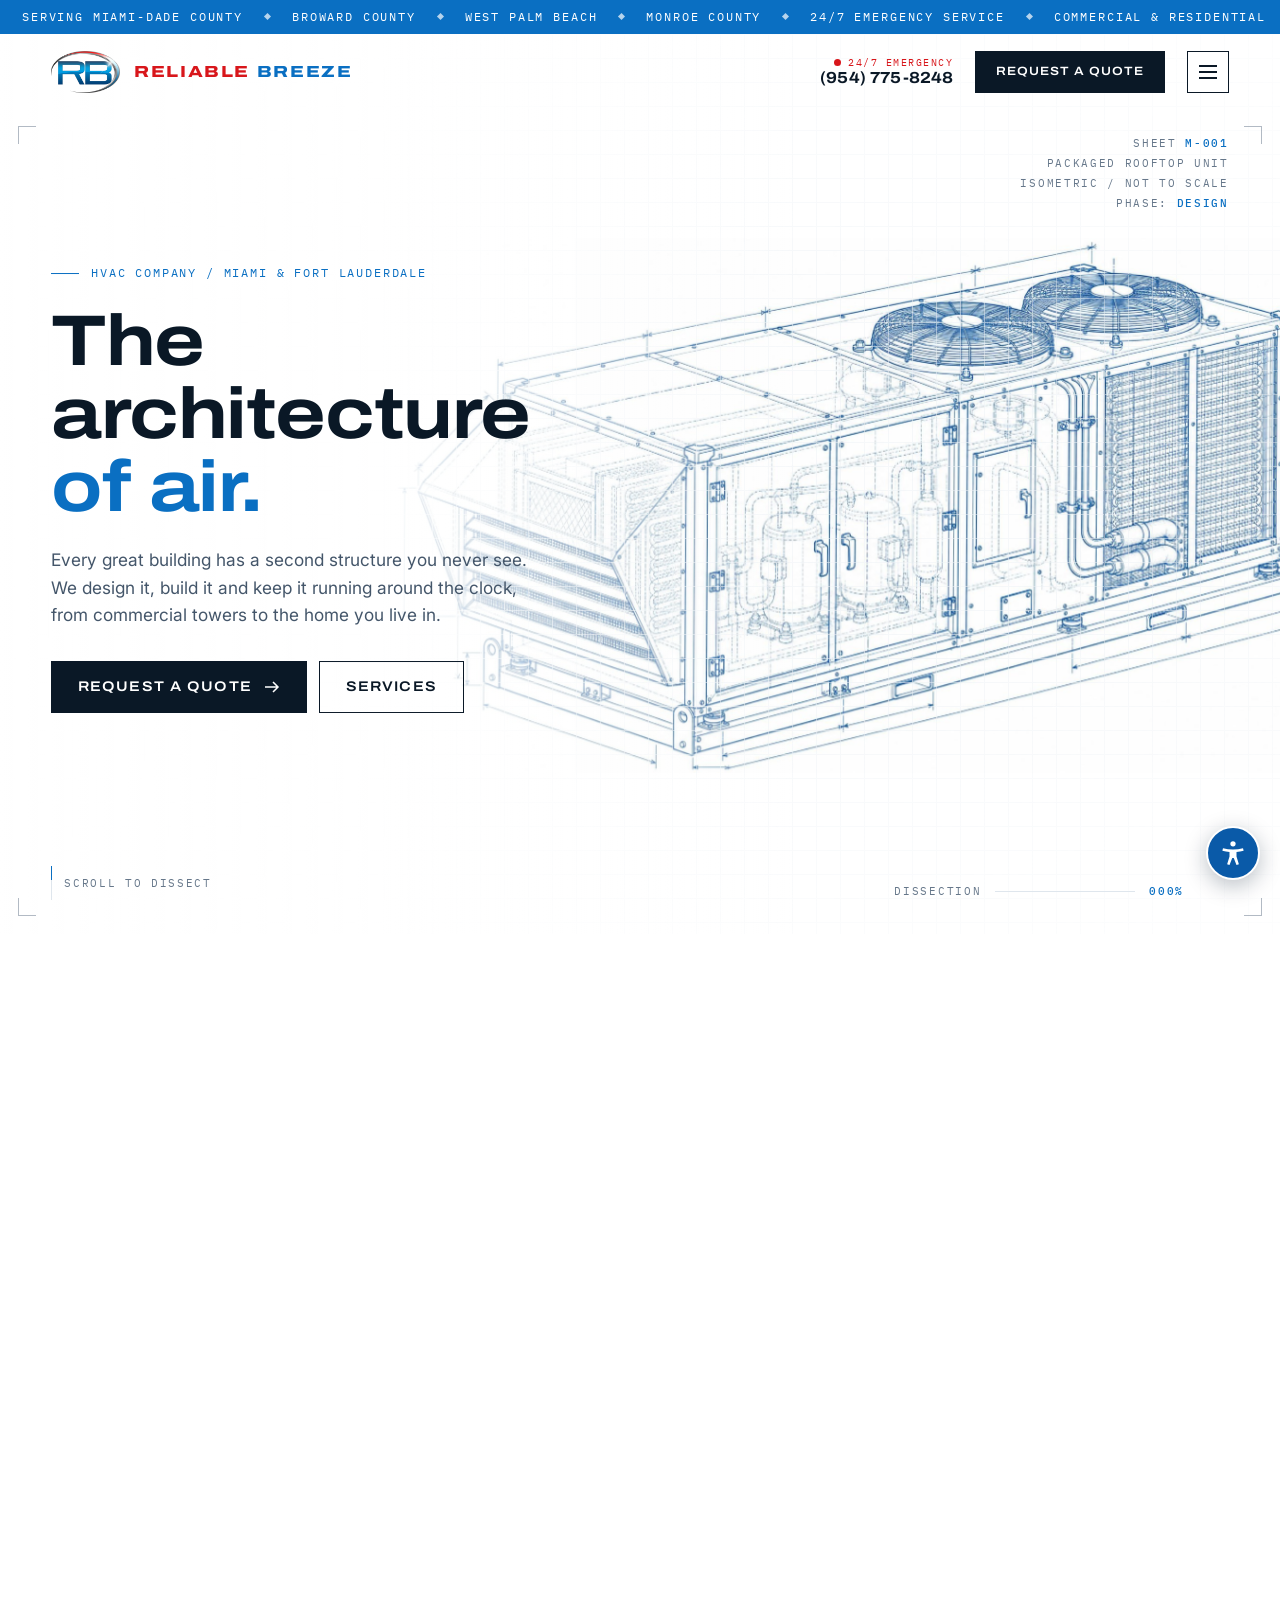
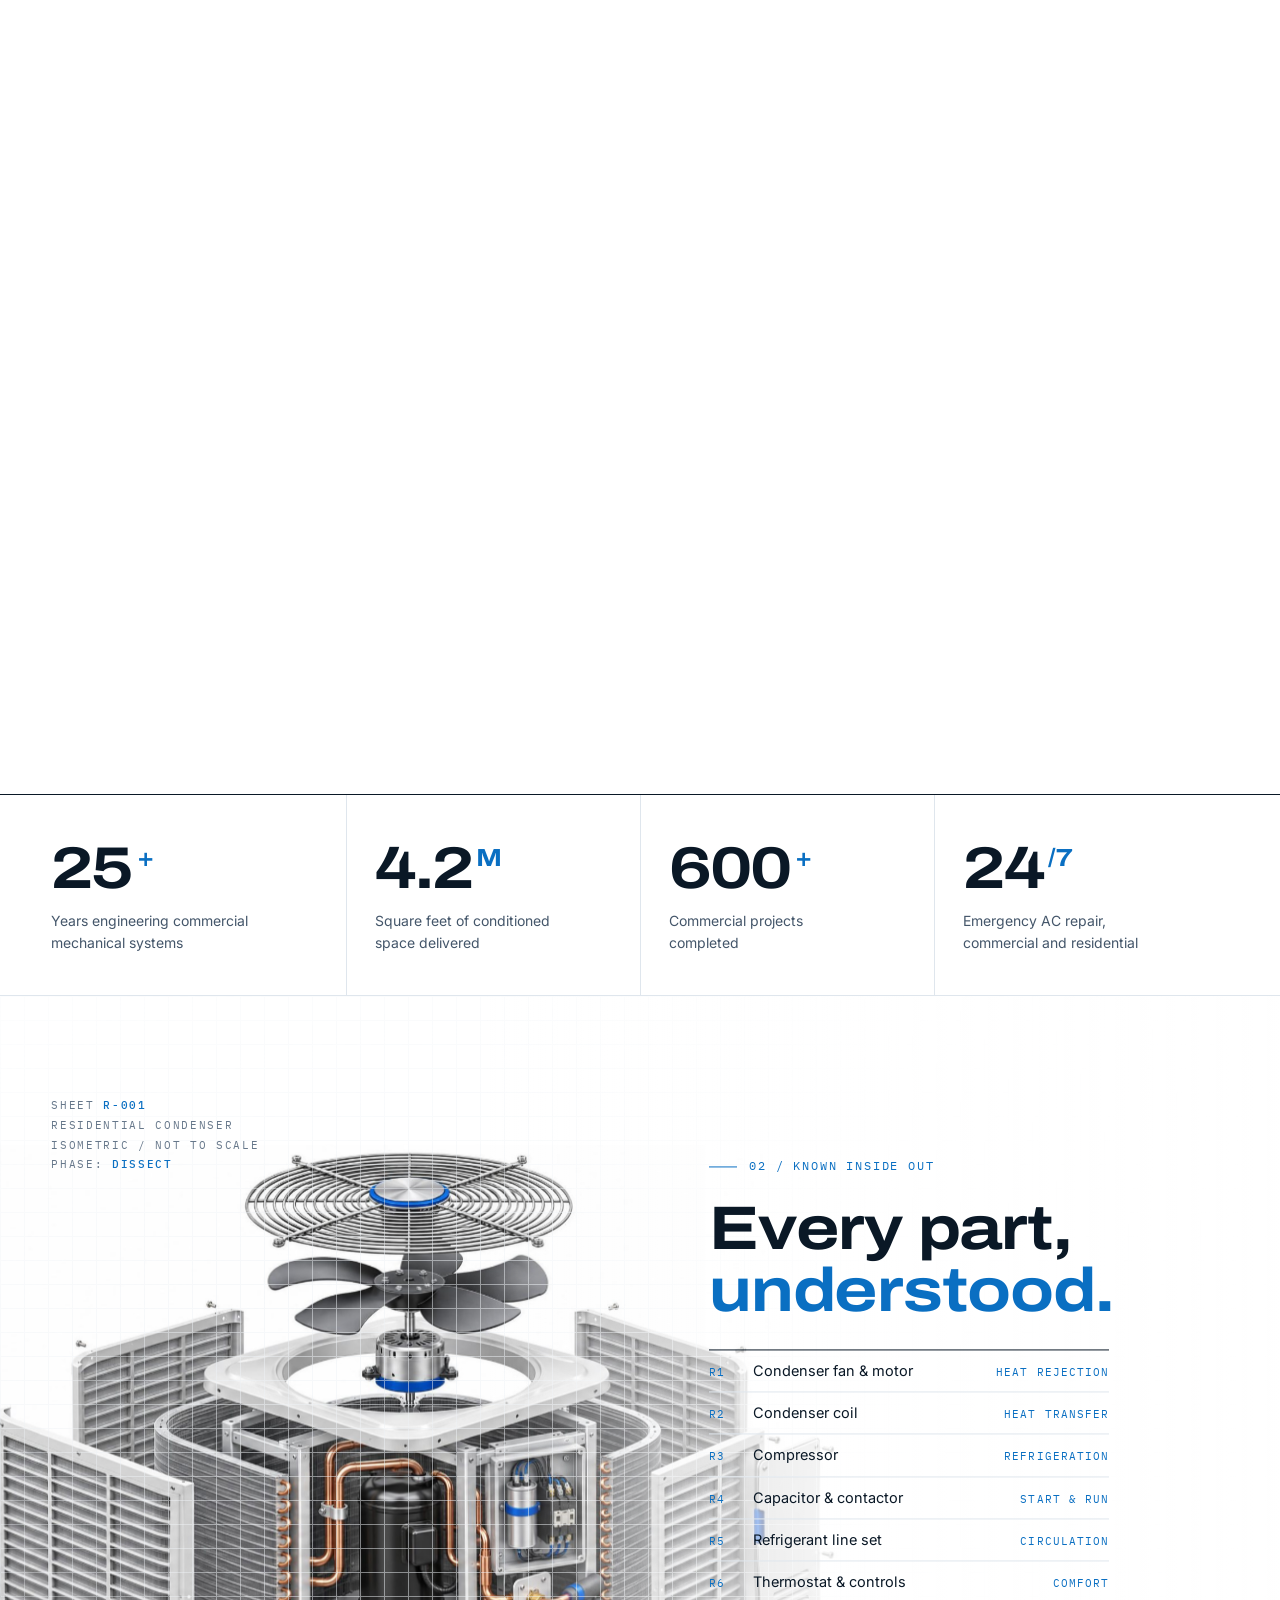
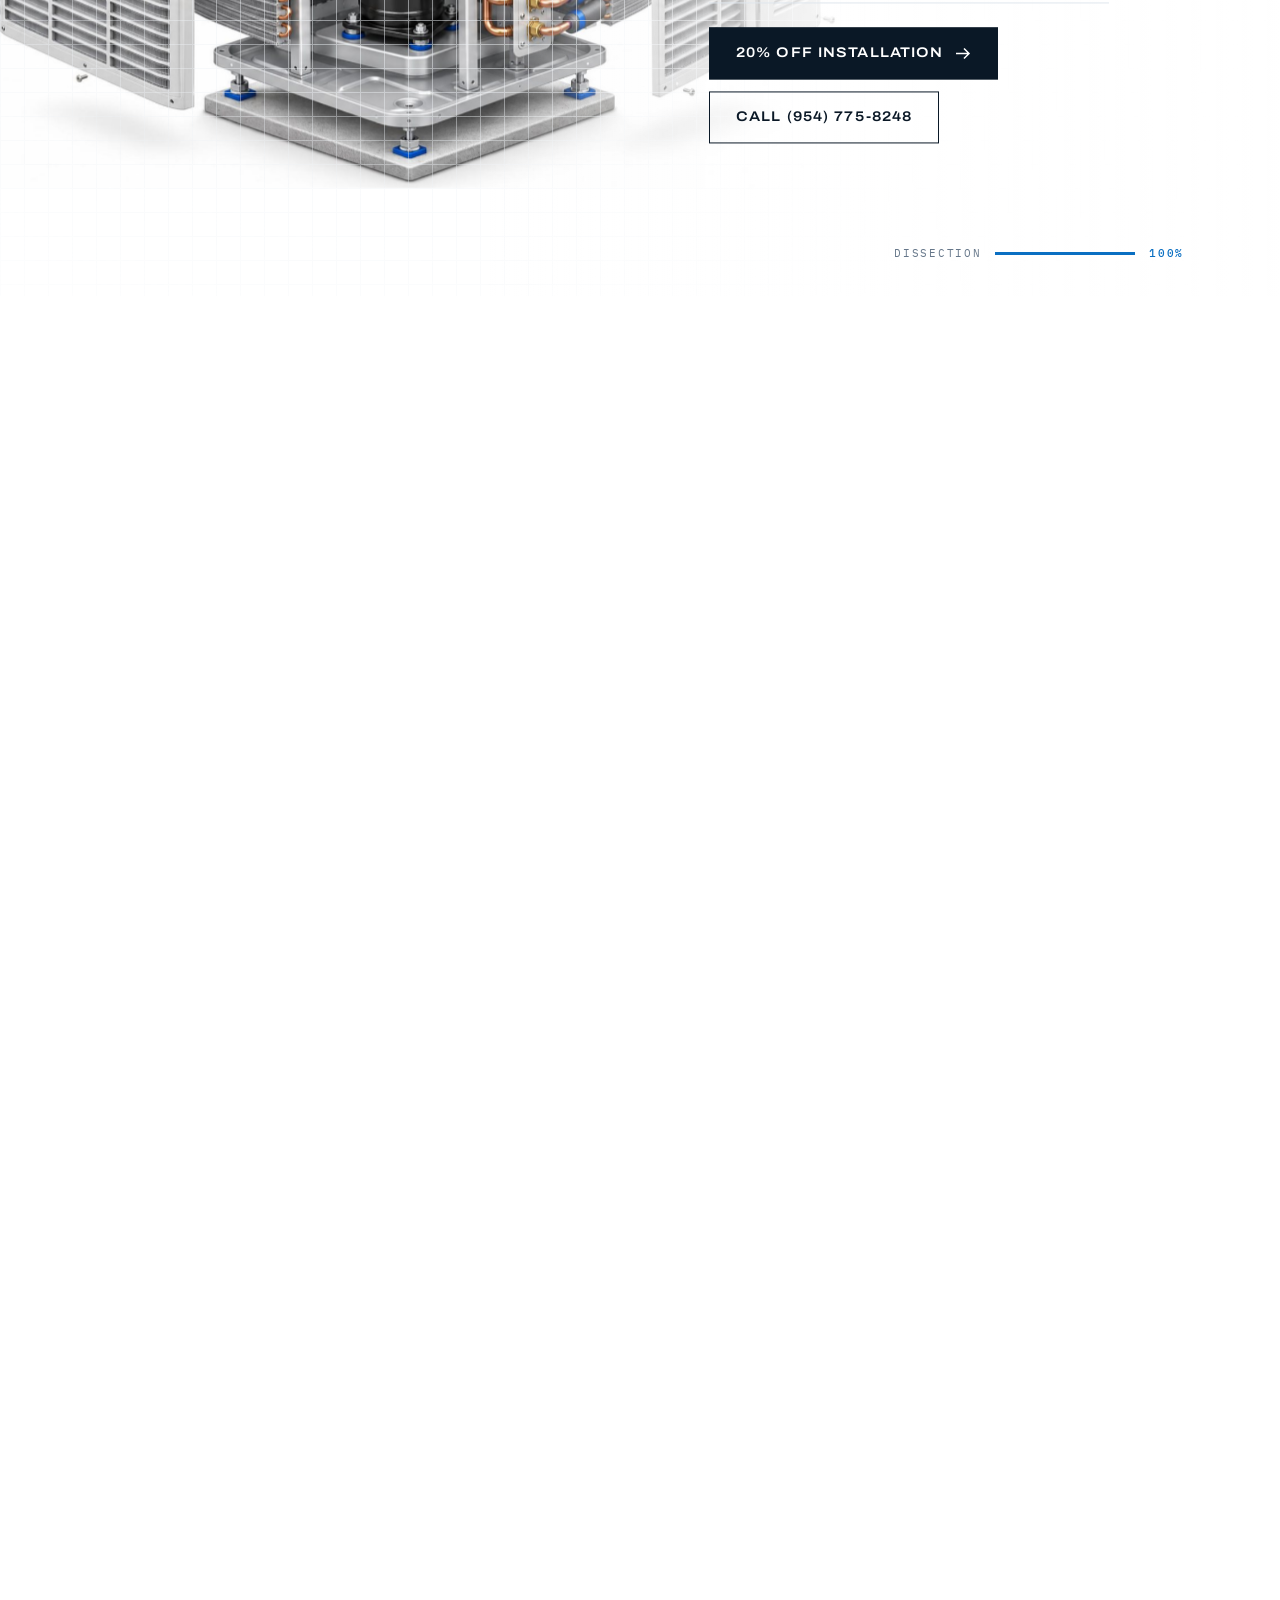
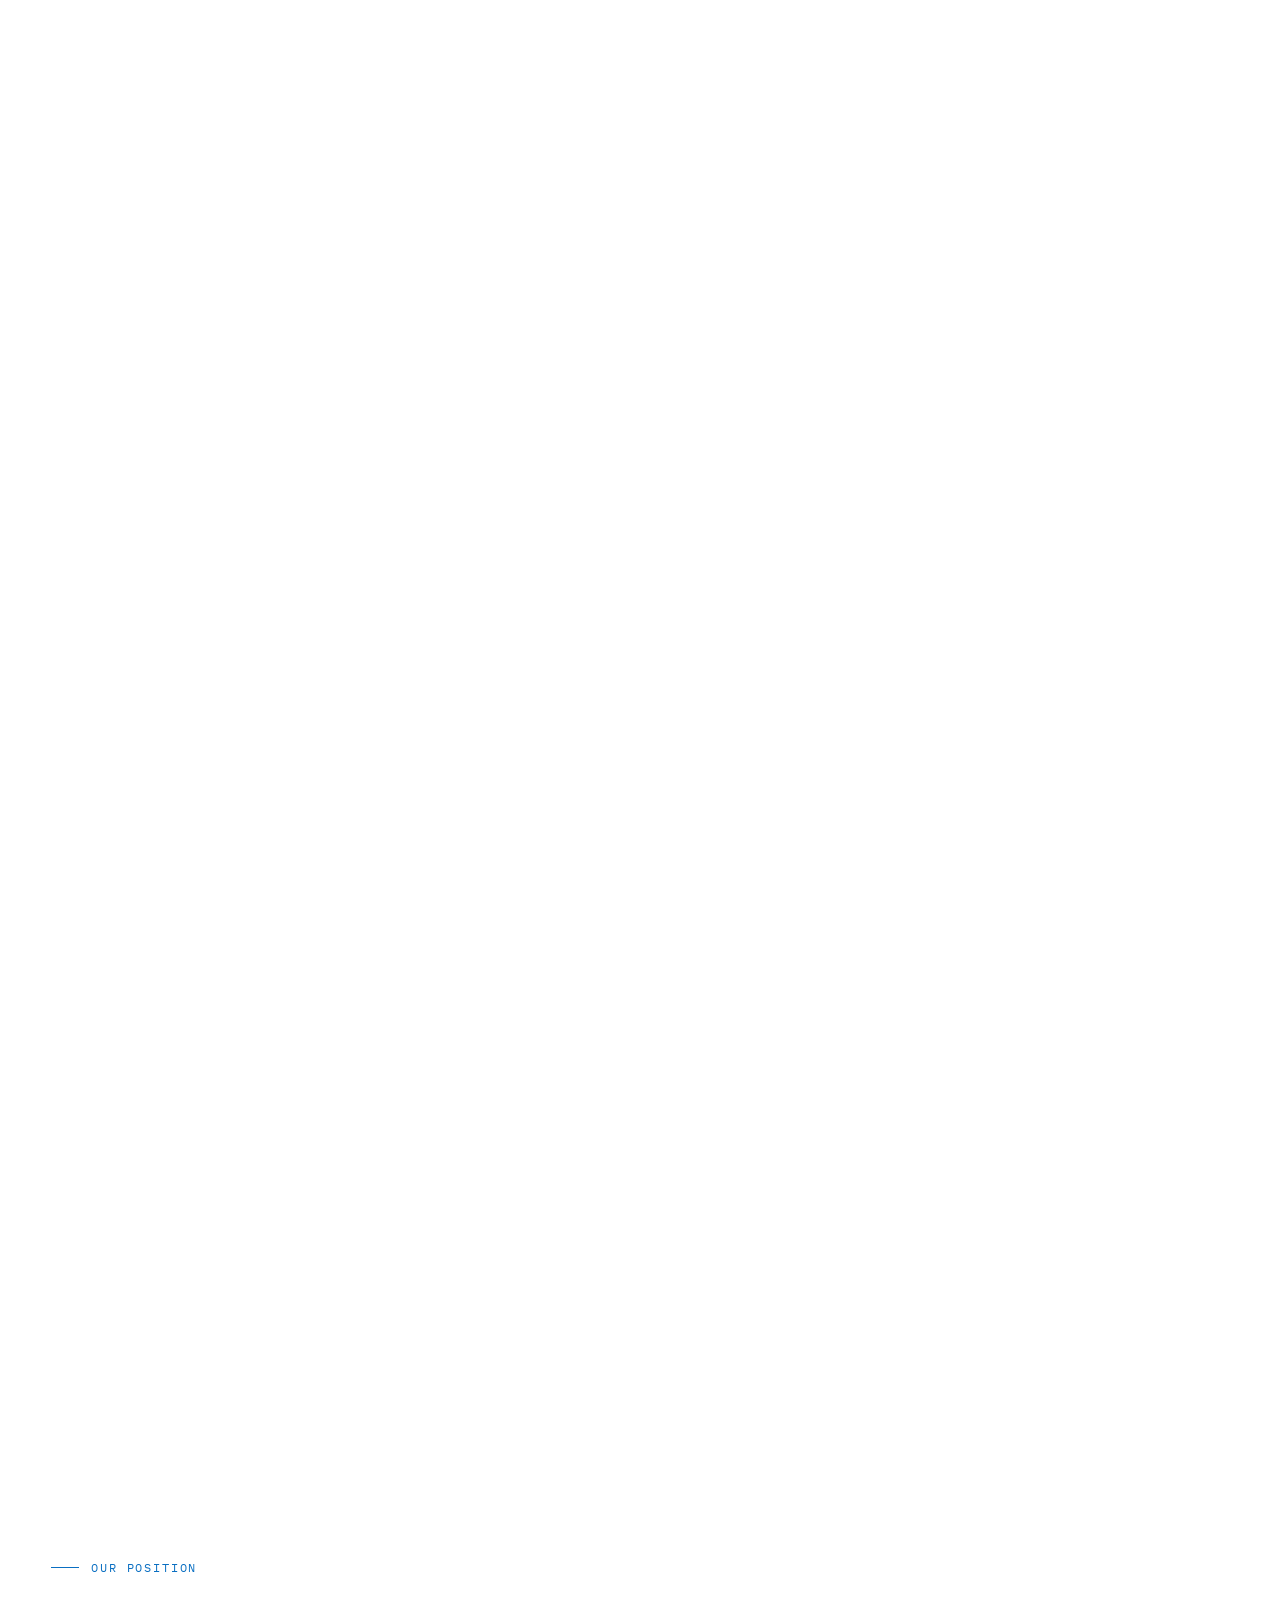
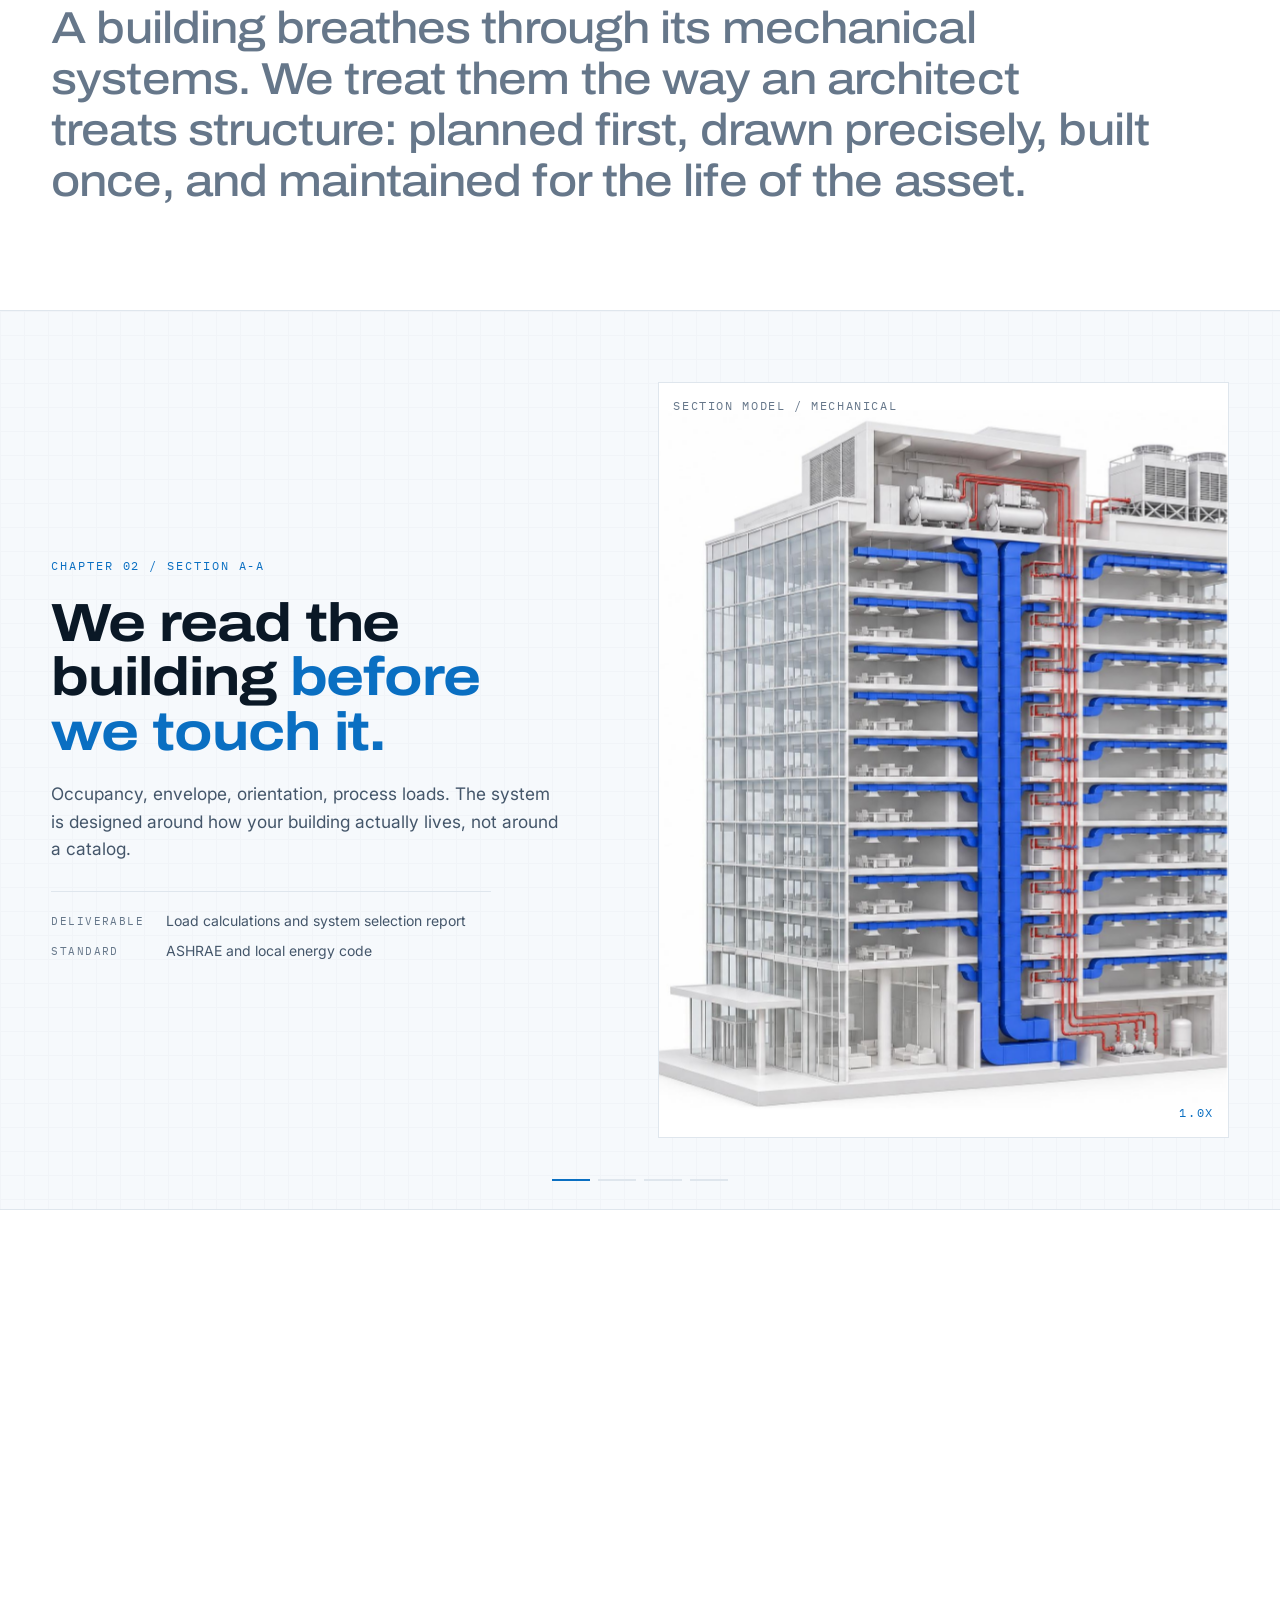
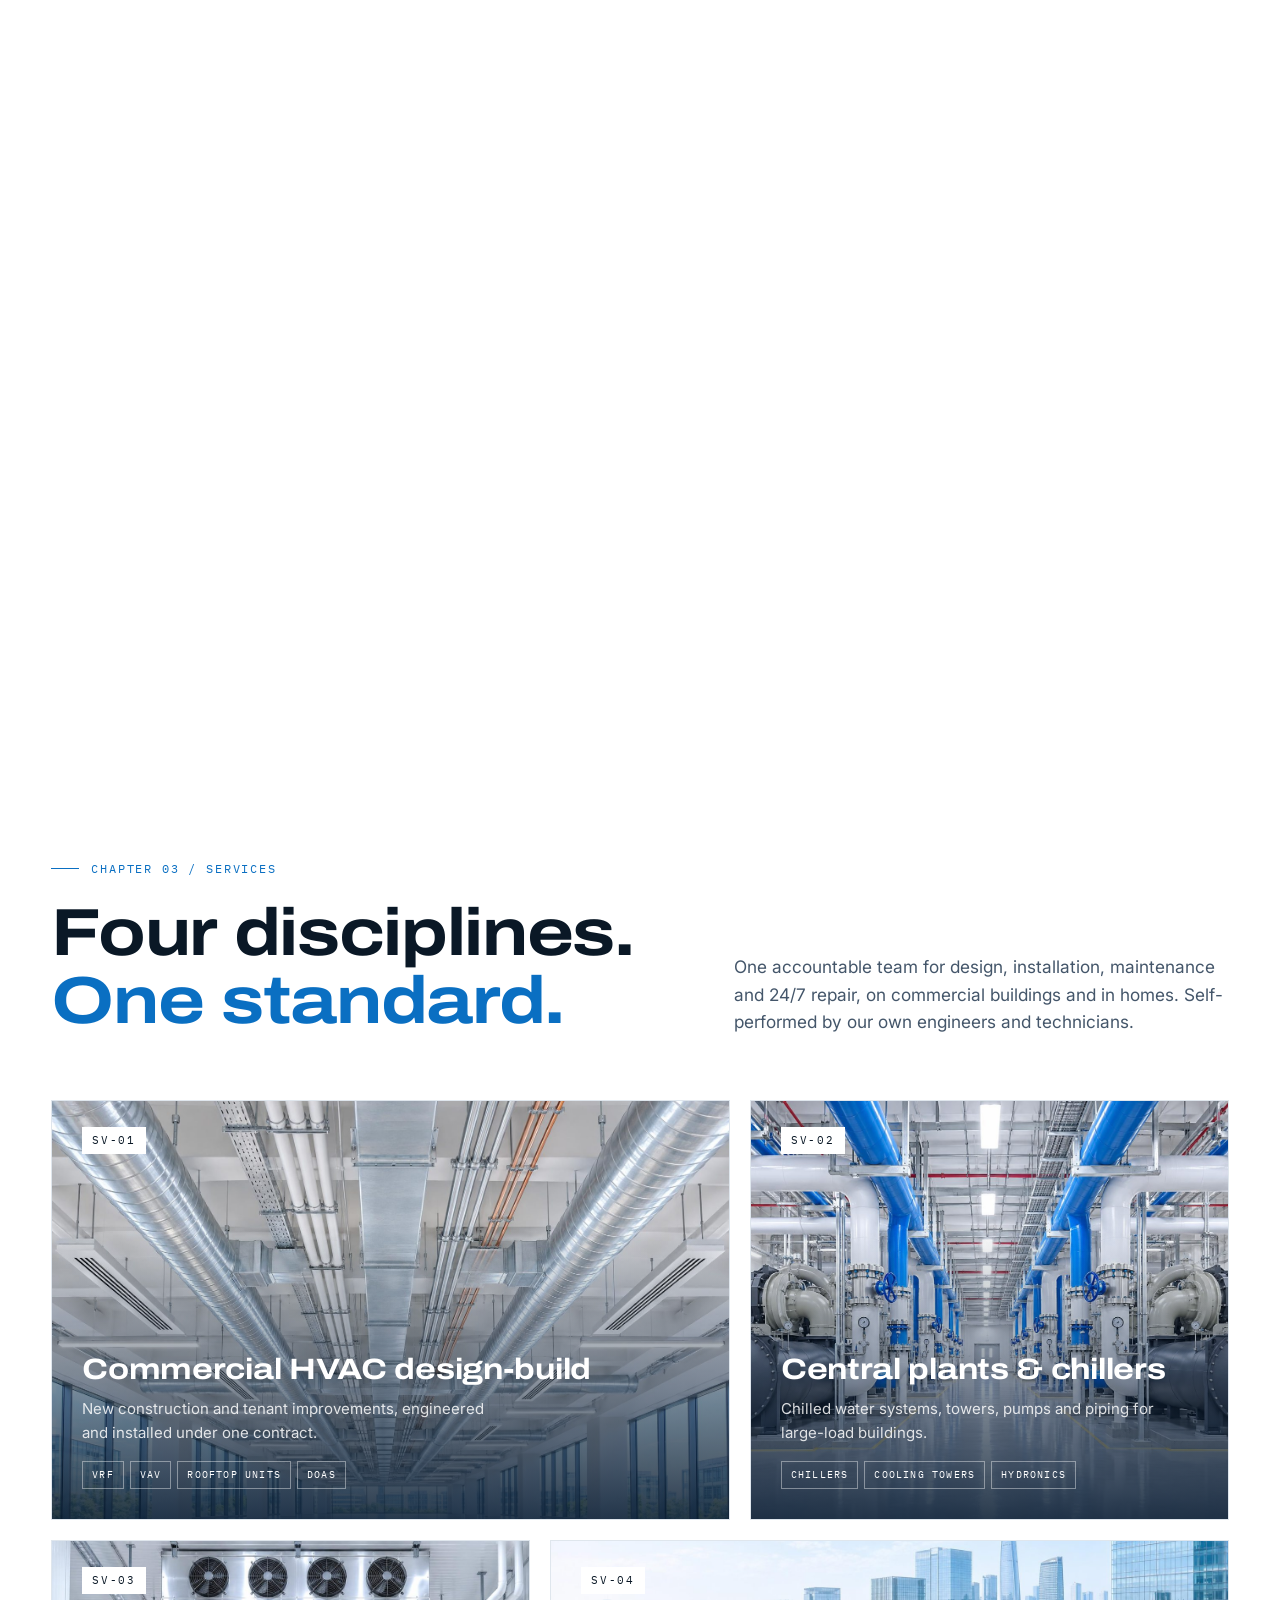
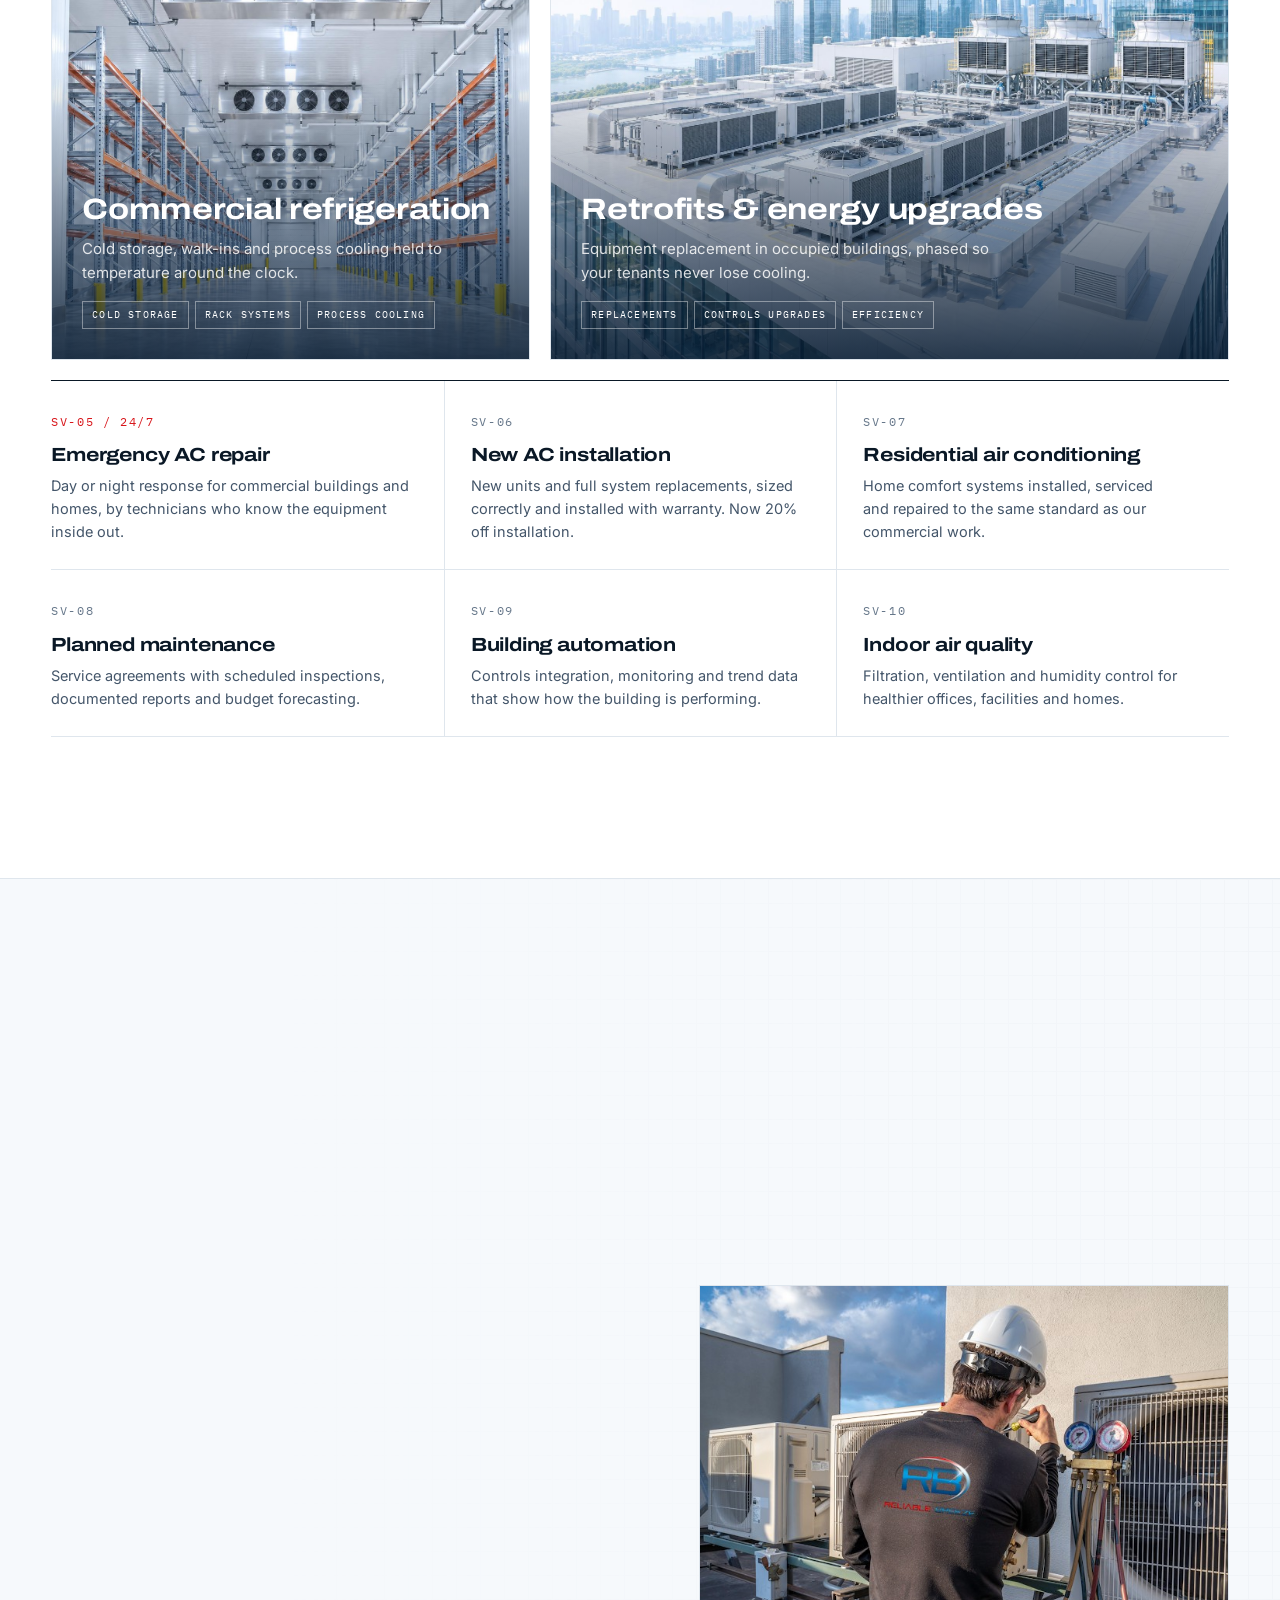
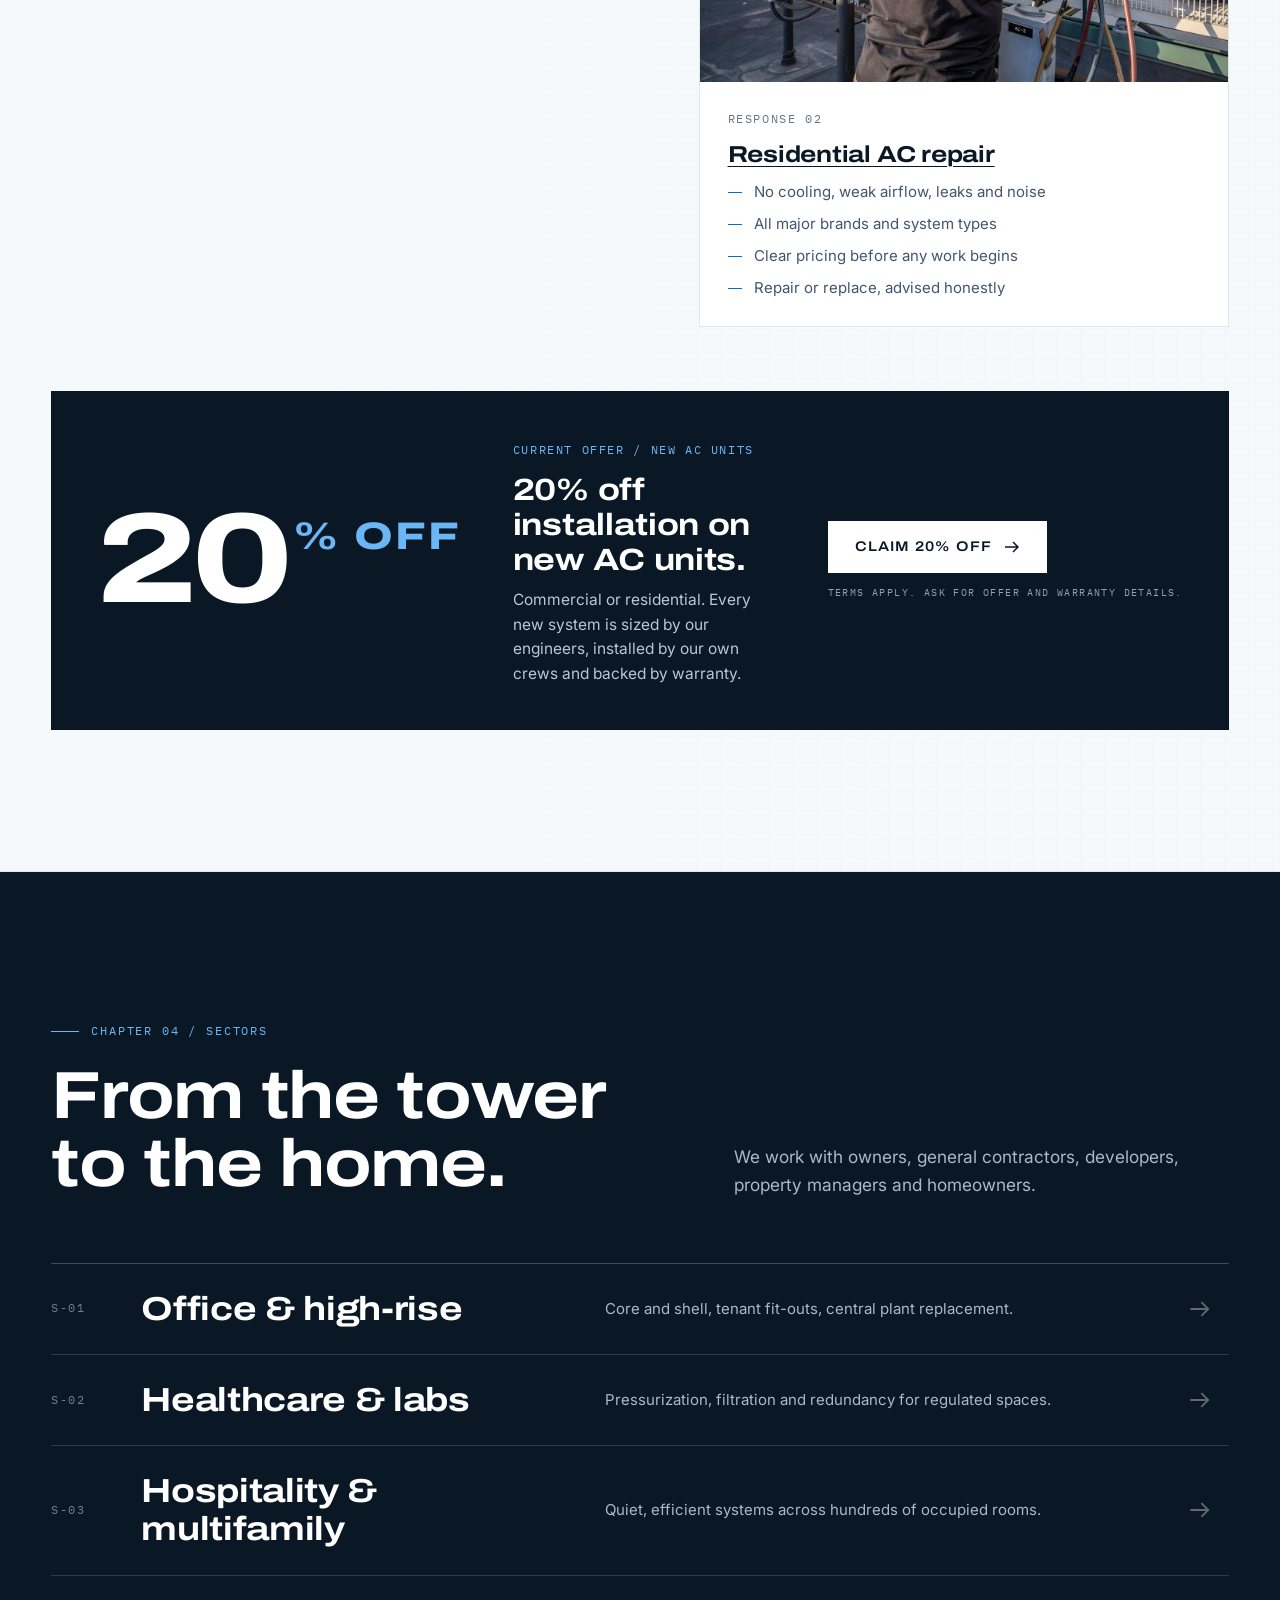
==== commit 0de9295a: "Add service pages, contact page, residential section, map and area banner Co-Authored-By: Claude Fab" ====
--- a/index.html
+++ b/index.html
@@ -3,8 +3,12 @@
 <head>
 <meta charset="utf-8">
 <meta name="viewport" content="width=device-width, initial-scale=1">
-<title>Reliable Breeze | Commercial Air Conditioning & Refrigeration</title>
-<meta name="description" content="Reliable Breeze designs, installs and maintains commercial and residential HVAC and refrigeration systems, with 24/7 emergency AC repair.">
+<title>Reliable Breeze | HVAC Company in Miami &amp; Fort Lauderdale | AC Repair &amp; Installation</title>
+<meta name="description" content="Reliable Breeze is a licensed HVAC company serving Miami, Fort Lauderdale and South Florida. Commercial and residential AC repair, AC installation, refrigeration and 24/7 emergency service. Call (954) 775-8248.">
+<meta property="og:title" content="Reliable Breeze | HVAC Company in Miami &amp; Fort Lauderdale | AC Repair &amp; Installation">
+<meta property="og:description" content="Reliable Breeze is a licensed HVAC company serving Miami, Fort Lauderdale and South Florida. Commercial and residential AC repair, AC installation, refrigeration and 24/7 emergency service. Call (954) 775-8248.">
+<meta property="og:type" content="website">
+<meta property="og:image" content="https://siberianvito.github.io/reliable-breeze/assets/unit.jpg">
 <link rel="icon" href="assets/logo-mark.png">
 <link rel="preconnect" href="https://fonts.googleapis.com">
 <link rel="preconnect" href="https://fonts.gstatic.com" crossorigin>
@@ -53,25 +57,25 @@
 .nav{position:fixed;inset:0 0 auto 0;z-index:50;height:76px;display:flex;align-items:center;transition:background .3s,box-shadow .3s,height .3s}
 .nav.scrolled{background:rgba(255,255,255,.88);backdrop-filter:saturate(1.4) blur(14px);-webkit-backdrop-filter:saturate(1.4) blur(14px);box-shadow:0 1px 0 var(--line);height:64px}
 .nav .wrap{width:100%;display:flex;align-items:center;justify-content:space-between;gap:24px}
-.brand{display:flex;align-items:center;gap:14px}
+.brand{display:flex;align-items:center;gap:14px;flex:none}
+.nav .wrap{max-width:1680px;gap:clamp(28px,3vw,56px)}
 .brand img{height:42px;width:auto}
 .brand b{font-family:var(--display);font-stretch:125%;font-weight:800;font-size:15px;letter-spacing:.1em;line-height:1.1;display:block}
 .brand b i{font-style:normal;color:var(--blue)}
-.brand small{font-family:var(--mono);font-size:9px;letter-spacing:.2em;color:var(--ink-3);text-transform:uppercase;display:block;margin-top:3px}
-.nav-links{display:flex;gap:clamp(18px,2.4vw,34px);font-size:14px;font-weight:500;color:var(--ink-2)}
+.nav-links{display:flex;gap:clamp(20px,2.2vw,40px);font-size:14px;font-weight:500;color:var(--ink-2)}
 .nav-links a{position:relative;padding:6px 0;white-space:nowrap}
 .nav-links a::after{content:"";position:absolute;left:0;bottom:0;height:1px;width:100%;background:var(--blue);transform:scaleX(0);transform-origin:left;transition:transform .3s}
 .nav-links a:hover{color:var(--ink)}.nav-links a:hover::after{transform:scaleX(1)}
 .nav .btn{height:42px;padding:0 20px;font-size:12px}
-.nav-cta{display:flex;align-items:center;gap:18px}
+.nav-cta{display:flex;align-items:center;gap:22px;flex:none}
 .nav-phone{display:flex;flex-direction:column;align-items:flex-end;line-height:1.2;white-space:nowrap}
 .nav-phone small{display:flex;align-items:center;gap:7px;font-family:var(--mono);font-size:9.5px;letter-spacing:.16em;text-transform:uppercase;color:var(--red)}
 .nav-phone b{font-family:var(--display);font-stretch:112%;font-weight:700;font-size:16px;letter-spacing:.01em}
 .nav-phone:hover b{color:var(--blue)}
 .live{display:inline-block;width:7px;height:7px;border-radius:50%;background:var(--red);box-shadow:0 0 0 0 rgba(216,22,27,.5);animation:live 1.8s ease-out infinite;flex:none}
 @keyframes live{0%{box-shadow:0 0 0 0 rgba(216,22,27,.5)}100%{box-shadow:0 0 0 9px rgba(216,22,27,0)}}
-@media(max-width:1180px){.brand small{display:none}}
-@media(max-width:1100px){.nav-links{display:none}}
+@media(min-width:561px){.brand b{font-size:16px;white-space:nowrap}}
+@media(max-width:1300px){.nav-links{display:none}}
 @media(max-width:560px){.nav .nav-cta .btn{display:none}.nav-phone{border:1px solid var(--ink);padding:6px 12px;align-items:center}.nav-phone b{font-size:14px}}
 @media(max-width:520px){.brand img{height:34px}.brand{gap:10px}.brand b{font-size:11.5px;letter-spacing:.06em}.nav .btn{height:38px;padding:0 12px;font-size:10.5px;letter-spacing:.05em}}
 
@@ -130,6 +134,19 @@
   .cap .cta{margin-top:20px}
 }
 
+/* residential: mirrored hero */
+.resi{height:400vh}
+@media(min-width:901px){
+  .resi .unit-wrap{right:auto;left:-7vw;width:min(70vw,1180px)}
+  .resi .hero-copy{left:auto;right:max(var(--gutter),calc((100vw - var(--max))/2 + var(--gutter)));width:min(520px,42vw)}
+  .resi .copy-veil{inset:0 0 0 auto;background:linear-gradient(270deg,#fff 0,rgba(255,255,255,.94) 48%,rgba(255,255,255,0) 100%)}
+  .resi .grid-bg{-webkit-mask-image:radial-gradient(ellipse 85% 75% at 40% 50%,#000 30%,transparent 100%);mask-image:radial-gradient(ellipse 85% 75% at 40% 50%,#000 30%,transparent 100%)}
+  .resi .hud.tr{right:auto;left:max(var(--gutter),calc((100vw - var(--max))/2 + var(--gutter)));text-align:left}
+}
+.resi .cap h2{font-size:clamp(36px,4.8vw,76px)}
+.resi .cap .cta{margin-top:24px}
+@media(max-width:900px){.resi{height:360vh}.resi .cap .cta{margin-top:14px}.resi .schedule li em{display:none}}
+
 /* ---------- STATS ---------- */
 .stats{border-top:1px solid var(--ink);border-bottom:1px solid var(--line);background:#fff;position:relative;z-index:2}
 .stats .wrap{display:grid;grid-template-columns:repeat(4,1fr)}
@@ -342,19 +359,22 @@
   .tower-frame img,.capcard img{transition:none}
 }
 </style>
+<link rel="stylesheet" href="nav.css?v=3">
+<script type="application/ld+json">{"@context": "https://schema.org", "@graph": [{"@type": "HVACBusiness", "@id": "https://siberianvito.github.io/reliable-breeze/#business", "name": "Reliable Breeze Air Conditioning & Refrigeration", "url": "https://siberianvito.github.io/reliable-breeze/", "telephone": "+1-954-775-8248", "email": "info@reliablebreeze.com", "image": "https://siberianvito.github.io/reliable-breeze/assets/logo-full.png", "address": {"@type": "PostalAddress", "streetAddress": "2501 Dykes Road, Suite 300 D", "addressLocality": "Miramar", "addressRegion": "FL", "postalCode": "33027", "addressCountry": "US"}, "openingHoursSpecification": [{"@type": "OpeningHoursSpecification", "dayOfWeek": ["Monday", "Tuesday", "Wednesday", "Thursday", "Friday"], "opens": "09:00", "closes": "17:00"}, {"@type": "OpeningHoursSpecification", "dayOfWeek": "Saturday", "opens": "10:00", "closes": "14:00"}], "areaServed": [{"@type": "City", "name": "Miami, FL"}, {"@type": "City", "name": "Miami Beach, FL"}, {"@type": "City", "name": "Coral Gables, FL"}, {"@type": "City", "name": "Doral, FL"}, {"@type": "City", "name": "Hialeah, FL"}, {"@type": "City", "name": "Kendall, FL"}, {"@type": "City", "name": "Aventura, FL"}, {"@type": "City", "name": "North Miami, FL"}, {"@type": "City", "name": "Fort Lauderdale, FL"}, {"@type": "City", "name": "Miramar, FL"}, {"@type": "City", "name": "Pembroke Pines, FL"}, {"@type": "City", "name": "Hollywood, FL"}, {"@type": "City", "name": "Davie, FL"}, {"@type": "City", "name": "Weston, FL"}, {"@type": "City", "name": "Plantation, FL"}, {"@type": "City", "name": "Pompano Beach, FL"}]}]}</script>
 </head>
 <body>
 <a class="skip" href="#top">Skip to content</a>
+<div class="areabar" role="note" aria-label="Serving Miami-Dade County, Broward County, West Palm Beach and Monroe County"><div class="areabar-track"><div class="areabar-run"><span>Serving Miami-Dade County</span><span>Broward County</span><span>West Palm Beach</span><span>Monroe County</span><span>24/7 Emergency Service</span><span>Commercial &amp; Residential</span></div><div class="areabar-run" aria-hidden="true"><span>Serving Miami-Dade County</span><span>Broward County</span><span>West Palm Beach</span><span>Monroe County</span><span>24/7 Emergency Service</span><span>Commercial &amp; Residential</span></div></div></div>
 
 <header class="nav" id="nav">
   <div class="wrap">
     <a class="brand" href="#top" aria-label="Reliable Breeze home">
       <img src="assets/logo-mark.png" alt="">
-      <span><b><span style="color:var(--red)">RELIABLE</span> <i>BREEZE</i></b><small>Air Conditioning &amp; Refrigeration</small></span>
+      <span><b><span style="color:var(--red)">RELIABLE</span> <i>BREEZE</i></b></span>
     </a>
     <nav class="nav-links" aria-label="Primary">
       <a href="#approach">Approach</a>
-      <a href="#services">Services</a>
+      <div class="dd"><button type="button" class="dd-btn" aria-expanded="false" aria-controls="dd-services">Services <svg viewBox="0 0 10 10" fill="none" stroke="currentColor" stroke-width="1.6"><path d="M1 3l4 4 4-4"/></svg></button><div class="dd-panel" id="dd-services"><a href="ac-repair.html"><b>AC Repair</b><span>Fast diagnosis and repair for homes and businesses</span></a><a href="emergency-ac-repair.html"><b>24/7 Emergency AC Repair</b><span>Day or night, commercial and residential</span></a><a href="ac-installation.html"><b>AC Installation</b><span>New units and replacements, 20% off installation</span></a><a href="ac-maintenance.html"><b>AC Maintenance</b><span>Tune-ups and planned maintenance agreements</span></a><a href="residential-ac.html"><b>Residential AC</b><span>Home cooling installed and serviced properly</span></a><a href="commercial-hvac.html"><b>Commercial HVAC</b><span>Design-build for offices, retail and facilities</span></a><a href="commercial-refrigeration.html"><b>Commercial Refrigeration</b><span>Walk-ins, cold storage and process cooling</span></a><a href="chillers-central-plants.html"><b>Chillers & Central Plants</b><span>Chilled water systems for large buildings</span></a><a href="indoor-air-quality.html"><b>Indoor Air Quality</b><span>Filtration, ventilation and humidity control</span></a><a class="dd-all" href="#services">All services</a></div></div>
       <a href="#emergency">24/7 Repair</a>
       <a href="#sectors">Sectors</a>
       <a href="#process">Process</a>
@@ -362,7 +382,7 @@
     </nav>
     <div class="nav-cta">
       <a class="nav-phone" href="tel:+19547758248" aria-label="Call our 24/7 emergency line, (954) 775-8248"><small><i class="live"></i>24/7 Emergency</small><b>(954) 775-8248</b></a>
-      <a class="btn" href="#contact">Request a quote</a>
+      <a class="btn" href="contact.html">Request a quote</a>
     </div>
   </div>
 </header>
@@ -385,11 +405,11 @@
 
     <div class="hero-copy">
       <div class="cap" data-cap="0">
-        <span class="tag">Commercial &amp; residential HVAC / 24/7</span>
+        <span class="tag">HVAC company / Miami &amp; Fort Lauderdale</span>
         <h1>The architecture <span class="blue">of air.</span></h1>
         <p class="lede">Every great building has a second structure you never see. We design it, build it and keep it running around the clock, from commercial towers to the home you live in.</p>
         <div class="cta">
-          <a class="btn" href="#contact">Request a quote <svg viewBox="0 0 16 16" fill="none" stroke="currentColor" stroke-width="1.5"><path d="M1 8h13M9 3l5 5-5 5"/></svg></a>
+          <a class="btn" href="contact.html">Request a quote <svg viewBox="0 0 16 16" fill="none" stroke="currentColor" stroke-width="1.5"><path d="M1 8h13M9 3l5 5-5 5"/></svg></a>
           <a class="btn ghost" href="#services">Services</a>
         </div>
       </div>
@@ -426,6 +446,54 @@
     <div class="stat rv" style="--d:.08s"><div class="n"><span data-count="4.2" data-dec="1">4.2</span><sup>M</sup></div><p>Square feet of conditioned space delivered</p></div>
     <div class="stat rv" style="--d:.16s"><div class="n"><span data-count="600">600</span><sup>+</sup></div><p>Commercial projects completed</p></div>
     <div class="stat rv" style="--d:.24s"><div class="n">24<sup>/7</sup></div><p>Emergency AC repair, commercial and residential</p></div>
+  </div>
+</section>
+
+<!-- ================= RESIDENTIAL: blueprint, built, dissected (mirrored) ================= -->
+<section class="hero resi" id="residential" aria-label="Residential air conditioning">
+  <div class="stage">
+    <div class="unit-wrap" id="rUnitWrap">
+      <div class="unit" id="rUnit">
+        <img class="blueprint" src="assets/res-blueprint.jpg" alt="Blueprint line drawing of a residential outdoor air conditioner condenser" loading="lazy">
+        <img class="render" id="rRender" src="assets/res-unit.jpg" alt="" loading="lazy">
+        <img class="exploded" id="rExploded" src="assets/res-exploded.jpg" alt="" loading="lazy">
+        <div class="scan" id="rScan"></div>
+      </div>
+    </div>
+    <div class="grid-bg"></div>
+    <div class="copy-veil"></div>
+
+    <div class="hero-copy">
+      <div class="cap" data-cap="0">
+        <span class="tag">Residential air conditioning</span>
+        <h2>The same science, <span class="blue">at home.</span></h2>
+        <p class="lede">The unit beside your house is a small version of the machines we put on towers. We bring the same engineering to it: sized for your home, installed cleanly, and serviced by people who understand how it works.</p>
+      </div>
+      <div class="cap" data-cap="1">
+        <span class="tag">01 / Sized, not guessed</span>
+        <h2>Measured for <span class="blue">your home.</span></h2>
+        <p class="lede">We calculate the load room by room before recommending a system. The right size cools evenly, runs quieter, lasts longer and costs less to run.</p>
+      </div>
+      <div class="cap" data-cap="2">
+        <span class="tag">02 / Known inside out</span>
+        <h2>Every part, <span class="blue">understood.</span></h2>
+        <ul class="schedule" id="rSchedule">
+          <li><span>R1</span>Condenser fan &amp; motor<em>Heat rejection</em></li>
+          <li><span>R2</span>Condenser coil<em>Heat transfer</em></li>
+          <li><span>R3</span>Compressor<em>Refrigeration</em></li>
+          <li><span>R4</span>Capacitor &amp; contactor<em>Start &amp; run</em></li>
+          <li><span>R5</span>Refrigerant line set<em>Circulation</em></li>
+          <li><span>R6</span>Thermostat &amp; controls<em>Comfort</em></li>
+        </ul>
+        <div class="cta">
+          <a class="btn" href="contact.html?need=install&amp;property=home">20% off installation <svg viewBox="0 0 16 16" fill="none" stroke="currentColor" stroke-width="1.5"><path d="M1 8h13M9 3l5 5-5 5"/></svg></a>
+          <a class="btn ghost" href="tel:+19547758248">Call (954) 775-8248</a>
+        </div>
+      </div>
+    </div>
+
+    <div class="hud tr">Sheet <b>R-001</b><br>Residential condenser<br>Isometric / not to scale<br><span id="rHudPhase">Phase: <b>Design</b></span></div>
+    <div class="hud br"><span>Dissection</span><span class="meter"><i id="rMeter"></i></span><b id="rPct">000%</b></div>
   </div>
 </section>
 
@@ -487,18 +555,18 @@
       <p class="lede rv">One accountable team for design, installation, maintenance and 24/7 repair, on commercial buildings and in homes. Self-performed by our own engineers and technicians.</p>
     </div>
     <div class="caps">
-      <article class="capcard rv"><img src="assets/ducts.jpg" alt="Exposed ductwork in a commercial office floor" loading="lazy"><span class="idx">SV-01</span><div class="body"><h3>Commercial HVAC design-build</h3><p>New construction and tenant improvements, engineered and installed under one contract.</p><ul><li>VRF</li><li>VAV</li><li>Rooftop units</li><li>DOAS</li></ul></div></article>
-      <article class="capcard rv" style="--d:.1s"><img src="assets/plant.jpg" alt="Central plant with chillers and chilled water piping" loading="lazy"><span class="idx">SV-02</span><div class="body"><h3>Central plants &amp; chillers</h3><p>Chilled water systems, towers, pumps and piping for large-load buildings.</p><ul><li>Chillers</li><li>Cooling towers</li><li>Hydronics</li></ul></div></article>
-      <article class="capcard rv"><img src="assets/cold.jpg" alt="Industrial cold storage facility with ceiling evaporators" loading="lazy"><span class="idx">SV-03</span><div class="body"><h3>Commercial refrigeration</h3><p>Cold storage, walk-ins and process cooling held to temperature around the clock.</p><ul><li>Cold storage</li><li>Rack systems</li><li>Process cooling</li></ul></div></article>
-      <article class="capcard rv" style="--d:.1s"><img src="assets/rooftop.jpg" alt="Rooftop of a commercial building with rows of mechanical units" loading="lazy"><span class="idx">SV-04</span><div class="body"><h3>Retrofits &amp; energy upgrades</h3><p>Equipment replacement in occupied buildings, phased so your tenants never lose cooling.</p><ul><li>Replacements</li><li>Controls upgrades</li><li>Efficiency</li></ul></div></article>
+      <article class="capcard rv"><img src="assets/ducts.jpg" alt="Exposed ductwork in a commercial office floor" loading="lazy"><span class="idx">SV-01</span><div class="body"><h3><a href="commercial-hvac.html">Commercial HVAC design-build</a></h3><p>New construction and tenant improvements, engineered and installed under one contract.</p><ul><li>VRF</li><li>VAV</li><li>Rooftop units</li><li>DOAS</li></ul></div></article>
+      <article class="capcard rv" style="--d:.1s"><img src="assets/plant.jpg" alt="Central plant with chillers and chilled water piping" loading="lazy"><span class="idx">SV-02</span><div class="body"><h3><a href="chillers-central-plants.html">Central plants &amp; chillers</a></h3><p>Chilled water systems, towers, pumps and piping for large-load buildings.</p><ul><li>Chillers</li><li>Cooling towers</li><li>Hydronics</li></ul></div></article>
+      <article class="capcard rv"><img src="assets/cold.jpg" alt="Industrial cold storage facility with ceiling evaporators" loading="lazy"><span class="idx">SV-03</span><div class="body"><h3><a href="commercial-refrigeration.html">Commercial refrigeration</a></h3><p>Cold storage, walk-ins and process cooling held to temperature around the clock.</p><ul><li>Cold storage</li><li>Rack systems</li><li>Process cooling</li></ul></div></article>
+      <article class="capcard rv" style="--d:.1s"><img src="assets/rooftop.jpg" alt="Rooftop of a commercial building with rows of mechanical units" loading="lazy"><span class="idx">SV-04</span><div class="body"><h3><a href="ac-installation.html">Retrofits &amp; energy upgrades</a></h3><p>Equipment replacement in occupied buildings, phased so your tenants never lose cooling.</p><ul><li>Replacements</li><li>Controls upgrades</li><li>Efficiency</li></ul></div></article>
     </div>
     <div class="speclist">
-      <div class="rv"><span class="mono" style="color:var(--red)">SV-05 / 24/7</span><h3>Emergency AC repair</h3><p>Day or night response for commercial buildings and homes, by technicians who know the equipment inside out.</p></div>
-      <div class="rv" style="--d:.08s"><span class="mono">SV-06</span><h3>New AC installation</h3><p>New units and full system replacements, sized correctly and installed with warranty. Now 20% off installation.</p></div>
-      <div class="rv" style="--d:.16s"><span class="mono">SV-07</span><h3>Residential air conditioning</h3><p>Home comfort systems installed, serviced and repaired to the same standard as our commercial work.</p></div>
-      <div class="rv"><span class="mono">SV-08</span><h3>Planned maintenance</h3><p>Service agreements with scheduled inspections, documented reports and budget forecasting.</p></div>
-      <div class="rv" style="--d:.08s"><span class="mono">SV-09</span><h3>Building automation</h3><p>Controls integration, monitoring and trend data that show how the building is performing.</p></div>
-      <div class="rv" style="--d:.16s"><span class="mono">SV-10</span><h3>Indoor air quality</h3><p>Filtration, ventilation and humidity control for healthier offices, facilities and homes.</p></div>
+      <div class="rv"><span class="mono" style="color:var(--red)">SV-05 / 24/7</span><h3><a href="emergency-ac-repair.html">Emergency AC repair</a></h3><p>Day or night response for commercial buildings and homes, by technicians who know the equipment inside out.</p></div>
+      <div class="rv" style="--d:.08s"><span class="mono">SV-06</span><h3><a href="ac-installation.html">New AC installation</a></h3><p>New units and full system replacements, sized correctly and installed with warranty. Now 20% off installation.</p></div>
+      <div class="rv" style="--d:.16s"><span class="mono">SV-07</span><h3><a href="residential-ac.html">Residential air conditioning</a></h3><p>Home comfort systems installed, serviced and repaired to the same standard as our commercial work.</p></div>
+      <div class="rv"><span class="mono">SV-08</span><h3><a href="ac-maintenance.html">Planned maintenance</a></h3><p>Service agreements with scheduled inspections, documented reports and budget forecasting.</p></div>
+      <div class="rv" style="--d:.08s"><span class="mono">SV-09</span><h3><a href="commercial-hvac.html">Building automation</a></h3><p>Controls integration, monitoring and trend data that show how the building is performing.</p></div>
+      <div class="rv" style="--d:.16s"><span class="mono">SV-10</span><h3><a href="indoor-air-quality.html">Indoor air quality</a></h3><p>Filtration, ventilation and humidity control for healthier offices, facilities and homes.</p></div>
     </div>
   </div>
 </section>
@@ -516,13 +584,13 @@
       </div>
       <div class="em-cols">
         <div class="em-card rv"><span class="mono">Response 01</span><h3>Commercial emergency service</h3><ul><li>Rooftop units, chillers and split systems</li><li>Refrigeration and cold storage failures</li><li>Priority dispatch for critical facilities</li><li>Diagnosis documented for your records</li></ul></div>
-        <div class="em-card rv" style="--d:.1s"><img class="em-photo" src="assets/residential-tech.jpg" alt="Reliable Breeze technician in a hard hat checking refrigerant pressures on an outdoor AC unit" loading="lazy" onerror="this.remove()"><span class="mono">Response 02</span><h3>Residential AC repair</h3><ul><li>No cooling, weak airflow, leaks and noise</li><li>All major brands and system types</li><li>Clear pricing before any work begins</li><li>Repair or replace, advised honestly</li></ul></div>
+        <div class="em-card rv" style="--d:.1s"><img class="em-photo" src="assets/residential-tech.jpg" alt="Reliable Breeze technician in a hard hat checking refrigerant pressures on an outdoor AC unit" loading="lazy" onerror="this.remove()"><span class="mono">Response 02</span><h3><a href="ac-repair.html" style="text-decoration:underline;text-underline-offset:4px;text-decoration-thickness:1px">Residential AC repair</a></h3><ul><li>No cooling, weak airflow, leaks and noise</li><li>All major brands and system types</li><li>Clear pricing before any work begins</li><li>Repair or replace, advised honestly</li></ul></div>
       </div>
     </div>
     <div class="offer rv" id="offer">
       <div class="pct" aria-hidden="true">20<sup>% OFF</sup></div>
       <div><span class="mono">Current offer / new AC units</span><h3>20% off installation on new AC units.</h3><p>Commercial or residential. Every new system is sized by our engineers, installed by our own crews and backed by warranty.</p></div>
-      <div><a class="btn" href="#contact" data-type="New AC unit installation (20% off)">Claim 20% off <svg viewBox="0 0 16 16" fill="none" stroke="currentColor" stroke-width="1.5"><path d="M1 8h13M9 3l5 5-5 5"/></svg></a><span class="mono fine">Terms apply. Ask for offer and warranty details.</span></div>
+      <div><a class="btn" href="contact.html?need=install">Claim 20% off <svg viewBox="0 0 16 16" fill="none" stroke="currentColor" stroke-width="1.5"><path d="M1 8h13M9 3l5 5-5 5"/></svg></a><span class="mono fine">Terms apply. Ask for offer and warranty details.</span></div>
     </div>
   </div>
 </section>
@@ -535,13 +603,13 @@
       <p class="lede rv">We work with owners, general contractors, developers, property managers and homeowners.</p>
     </div>
     <div class="sector-list">
-      <a class="sector rv" href="#contact"><span class="mono">S-01</span><h3>Office &amp; high-rise</h3><p>Core and shell, tenant fit-outs, central plant replacement.</p><svg viewBox="0 0 16 16" fill="none" stroke="currentColor" stroke-width="1.3"><path d="M1 8h13M9 3l5 5-5 5"/></svg></a>
-      <a class="sector rv" href="#contact"><span class="mono">S-02</span><h3>Healthcare &amp; labs</h3><p>Pressurization, filtration and redundancy for regulated spaces.</p><svg viewBox="0 0 16 16" fill="none" stroke="currentColor" stroke-width="1.3"><path d="M1 8h13M9 3l5 5-5 5"/></svg></a>
-      <a class="sector rv" href="#contact"><span class="mono">S-03</span><h3>Hospitality &amp; multifamily</h3><p>Quiet, efficient systems across hundreds of occupied rooms.</p><svg viewBox="0 0 16 16" fill="none" stroke="currentColor" stroke-width="1.3"><path d="M1 8h13M9 3l5 5-5 5"/></svg></a>
-      <a class="sector rv" href="#contact"><span class="mono">S-04</span><h3>Retail &amp; mixed-use</h3><p>Multi-site programs and landlord work delivered on rollout schedules.</p><svg viewBox="0 0 16 16" fill="none" stroke="currentColor" stroke-width="1.3"><path d="M1 8h13M9 3l5 5-5 5"/></svg></a>
-      <a class="sector rv" href="#contact"><span class="mono">S-05</span><h3>Industrial &amp; cold chain</h3><p>Warehousing, food distribution and process refrigeration.</p><svg viewBox="0 0 16 16" fill="none" stroke="currentColor" stroke-width="1.3"><path d="M1 8h13M9 3l5 5-5 5"/></svg></a>
-      <a class="sector rv" href="#contact"><span class="mono">S-06</span><h3>Education &amp; public</h3><p>Schools, civic buildings and campuses with long service lives.</p><svg viewBox="0 0 16 16" fill="none" stroke="currentColor" stroke-width="1.3"><path d="M1 8h13M9 3l5 5-5 5"/></svg></a>
-      <a class="sector rv" href="#contact"><span class="mono">S-07</span><h3>Residential</h3><p>New AC installation, replacement, maintenance and 24/7 repair for homes.</p><svg viewBox="0 0 16 16" fill="none" stroke="currentColor" stroke-width="1.3"><path d="M1 8h13M9 3l5 5-5 5"/></svg></a>
+      <a class="sector rv" href="contact.html?property=commercial"><span class="mono">S-01</span><h3>Office &amp; high-rise</h3><p>Core and shell, tenant fit-outs, central plant replacement.</p><svg viewBox="0 0 16 16" fill="none" stroke="currentColor" stroke-width="1.3"><path d="M1 8h13M9 3l5 5-5 5"/></svg></a>
+      <a class="sector rv" href="contact.html?property=commercial"><span class="mono">S-02</span><h3>Healthcare &amp; labs</h3><p>Pressurization, filtration and redundancy for regulated spaces.</p><svg viewBox="0 0 16 16" fill="none" stroke="currentColor" stroke-width="1.3"><path d="M1 8h13M9 3l5 5-5 5"/></svg></a>
+      <a class="sector rv" href="contact.html?property=commercial"><span class="mono">S-03</span><h3>Hospitality &amp; multifamily</h3><p>Quiet, efficient systems across hundreds of occupied rooms.</p><svg viewBox="0 0 16 16" fill="none" stroke="currentColor" stroke-width="1.3"><path d="M1 8h13M9 3l5 5-5 5"/></svg></a>
+      <a class="sector rv" href="contact.html?property=commercial"><span class="mono">S-04</span><h3>Retail &amp; mixed-use</h3><p>Multi-site programs and landlord work delivered on rollout schedules.</p><svg viewBox="0 0 16 16" fill="none" stroke="currentColor" stroke-width="1.3"><path d="M1 8h13M9 3l5 5-5 5"/></svg></a>
+      <a class="sector rv" href="contact.html?property=commercial"><span class="mono">S-05</span><h3>Industrial &amp; cold chain</h3><p>Warehousing, food distribution and process refrigeration.</p><svg viewBox="0 0 16 16" fill="none" stroke="currentColor" stroke-width="1.3"><path d="M1 8h13M9 3l5 5-5 5"/></svg></a>
+      <a class="sector rv" href="contact.html?property=commercial"><span class="mono">S-06</span><h3>Education &amp; public</h3><p>Schools, civic buildings and campuses with long service lives.</p><svg viewBox="0 0 16 16" fill="none" stroke="currentColor" stroke-width="1.3"><path d="M1 8h13M9 3l5 5-5 5"/></svg></a>
+      <a class="sector rv" href="contact.html?property=home"><span class="mono">S-07</span><h3>Residential</h3><p>New AC installation, replacement, maintenance and 24/7 repair for homes.</p><svg viewBox="0 0 16 16" fill="none" stroke="currentColor" stroke-width="1.3"><path d="M1 8h13M9 3l5 5-5 5"/></svg></a>
     </div>
   </div>
 </section>
@@ -644,7 +712,7 @@
   <div class="wrap">
     <div class="foot">
       <div><img src="assets/logo-full.png" alt="Reliable Breeze Air Conditioning &amp; Refrigeration"></div>
-      <div><h4>Services</h4><a href="#services">HVAC design-build</a><a href="#emergency">24/7 emergency repair</a><a href="#offer">New AC installation</a><a href="#services">Residential AC</a><a href="#services">Refrigeration</a></div>
+      <div><h4>Services</h4><a href="ac-repair.html">AC repair</a><a href="emergency-ac-repair.html">24/7 emergency AC repair</a><a href="ac-installation.html">AC installation</a><a href="ac-maintenance.html">AC maintenance</a><a href="residential-ac.html">Residential AC</a><a href="commercial-hvac.html">Commercial HVAC</a><a href="commercial-refrigeration.html">Commercial refrigeration</a><a href="chillers-central-plants.html">Chillers &amp; central plants</a><a href="indoor-air-quality.html">Indoor air quality</a></div>
       <div><h4>Company</h4><a href="#approach">Approach</a><a href="#sectors">Sectors</a><a href="#process">Process</a><a href="#partner">Why us</a></div>
       <div><h4>Contact</h4><a href="mailto:info@reliablebreeze.com">info@reliablebreeze.com</a><a href="tel:+19547758248">(954) 775-8248</a><p>2501 Dykes Road, Suite 300 D<br>Miramar, FL 33027</p><p>License CAC057175</p></div>
     </div>
@@ -663,11 +731,24 @@
   $('#yr').textContent = new Date().getFullYear();
 
   var nav=$('#nav'), hero=$('#hero'), unit=$('#unit'), unitWrap=$('#unitWrap'), render=$('#render'), exploded=$('#exploded'), scan=$('#scan');
-  var caps=$$('.cap'), rows=$$('#schedule li'), meter=$('#meter'), pct=$('#pct'), hudPhase=$('#hudPhase');
+  var caps=$$('.cap',hero), rows=$$('#schedule li'), meter=$('#meter'), pct=$('#pct'), hudPhase=$('#hudPhase');
   var study=$('#approach'), steps=$$('.step'), tower=$('#tower'), towerFrame=$('#towerFrame'), rail=$$('#studyRail i'), towerZoom=$('#towerZoom');
   var proc=$('#process'), track=$('#track'), phases=$$('.phase');
   var band=$('.band'), bandImg=$('#bandImg');
   var mani=$('#manifesto');
+  var resi=$('#residential'), rUnit=$('#rUnit'), rUnitWrap=$('#rUnitWrap'), rRender=$('#rRender'), rExploded=$('#rExploded'), rScan=$('#rScan');
+  var rCaps=$$('.cap',resi), rRows=$$('#rSchedule li'), rMeter=$('#rMeter'), rPct=$('#rPct'), rHudPhase=$('#rHudPhase');
+  var CAPWIN=[[ -1,.11],[.16,.43],[.50,2]];
+  function setCaps(list,p,mobile){
+    list.forEach(function(c,i){
+      var inn=seg(p,CAPWIN[i][0],CAPWIN[i][0]+.05), out=1-seg(p,CAPWIN[i][1],CAPWIN[i][1]+.05), o=Math.min(inn,out);
+      c.style.opacity=o.toFixed(3);
+      var off=(1-inn)*30-(1-out)*30;
+      c.style.transform=mobile?'translateY('+off.toFixed(1)+'px)':'translateY(calc(-50% + '+off.toFixed(1)+'px))';
+      c.classList.toggle('on',o>.5);
+    });
+  }
+  var areabar=$('.areabar');
   var mx=0,my=0,tx=0,ty=0;
 
   // manifesto: split into words that light up with scroll
@@ -687,6 +768,7 @@
   function frame(){
     var y=scrollY, vh=innerHeight, mobile=innerWidth<=900;
     nav.classList.toggle('scrolled', y>30);
+    nav.style.top=Math.max(0,(areabar?areabar.offsetHeight:0)-y)+'px';
 
     // ---- hero ----
     var p=progress(hero);
@@ -701,19 +783,34 @@
     unit.style.transform='rotateY('+ry.toFixed(2)+'deg) rotateX('+rx.toFixed(2)+'deg) scale('+sc.toFixed(4)+')';
     if(!mobile) unitWrap.style.transform='translate('+(-ease(z)*5).toFixed(2)+'vw,-46%)';
     else unitWrap.style.transform='';
-    var win=[[ -1,.11],[.16,.43],[.50,2]];
-    caps.forEach(function(c,i){
-      var inn=seg(p,win[i][0],win[i][0]+.05), out=1-seg(p,win[i][1],win[i][1]+.05), o=Math.min(inn,out);
-      c.style.opacity=o.toFixed(3);
-      var off=(1-inn)*30-(1-out)*30;
-      c.style.transform=(mobile?'translateY(':'translateY(calc(-50% + ')+off.toFixed(1)+'px)'+(mobile?'':')');
-      c.classList.toggle('on',o>.5);
-    });
+    setCaps(caps,p,mobile);
     var lit=Math.floor(seg(p,.56,.92)*rows.length+.001);
     rows.forEach(function(r,i){r.classList.toggle('lit',i<lit)});
     meter.style.transform='scaleX('+p.toFixed(3)+')';
     pct.textContent=('00'+Math.round(p*100)).slice(-3)+'%';
     hudPhase.innerHTML='Phase: <b>'+PHASE[p<.2?0:p<.5?1:2]+'</b>';
+
+    // ---- residential (mirrored: slides in from the left) ----
+    var q=progress(resi), rr=resi.getBoundingClientRect();
+    if(rr.top<vh*1.2 && rr.bottom>-vh*.2){
+      var ent=reduce?1:ease(clamp((vh-rr.top)/(vh*.95),0,1));
+      var ra=ease(seg(q,.10,.36)), rb=ease(seg(q,.46,.70)), rz=seg(q,.40,.94);
+      rRender.style.clipPath='inset(0 0 0 '+((1-ra)*100).toFixed(2)+'%)';
+      rScan.style.left=((1-ra)*100).toFixed(2)+'%';
+      rScan.style.opacity=(ra>0.002&&ra<.998)?1:0;
+      rExploded.style.opacity=rb.toFixed(3);
+      var rsc=1+ra*.05+ease(rz)*(mobile?.14:.22);
+      var rry=(reduce?0:(7-q*14)+tx*4), rrx=(reduce?0:(3-q*5)-ty*3);
+      rUnit.style.transform='rotateY('+rry.toFixed(2)+'deg) rotateX('+rrx.toFixed(2)+'deg) scale('+rsc.toFixed(4)+')';
+      rUnitWrap.style.transform=mobile?'translate(calc(-50% - '+((1-ent)*110).toFixed(2)+'vw),-50%)':'translate('+(-(1-ent)*75+ease(rz)*4).toFixed(2)+'vw,-46%)';
+      rUnitWrap.style.opacity=(.15+ent*.85).toFixed(3);
+      setCaps(rCaps,q,mobile);
+      var rlit=Math.floor(seg(q,.56,.92)*rRows.length+.001);
+      rRows.forEach(function(r,i){r.classList.toggle('lit',i<rlit)});
+      rMeter.style.transform='scaleX('+q.toFixed(3)+')';
+      rPct.textContent=('00'+Math.round(q*100)).slice(-3)+'%';
+      rHudPhase.innerHTML='Phase: <b>'+PHASE[q<.2?0:q<.5?1:2]+'</b>';
+    }
 
     // ---- manifesto ----
     var mr=mani.getBoundingClientRect();
@@ -773,6 +870,7 @@
   });
 })();
 </script>
+<script src="nav.js?v=3"></script>
 <script src="a11y.js"></script>
 </body>
 </html>
--- a/nav.css
+++ b/nav.css
@@ -0,0 +1,53 @@
+/* Shared: services dropdown, mobile menu, linked service cards */
+.dd{position:relative}
+.dd-btn{font:inherit;font-size:14px;font-weight:500;color:inherit;background:none;border:0;cursor:pointer;display:inline-flex;align-items:center;gap:7px;padding:6px 0;white-space:nowrap}
+.dd-btn:hover,.dd.open .dd-btn{color:var(--ink)}
+.dd-btn svg{width:10px;height:10px;transition:transform .2s}
+.dd.open .dd-btn svg,.dd:hover .dd-btn svg{transform:rotate(180deg)}
+.dd-panel{position:absolute;top:calc(100% + 16px);left:-26px;width:620px;background:#fff;color:var(--ink);border:1px solid var(--ink);box-shadow:0 22px 60px rgba(6,26,48,.18);padding:10px;display:grid;grid-template-columns:1fr 1fr;gap:2px;opacity:0;visibility:hidden;transform:translateY(8px);transition:opacity .2s,transform .2s,visibility .2s;z-index:60}
+.dd-panel::before{content:"";position:absolute;left:0;right:0;top:-18px;height:18px}
+.dd:hover .dd-panel,.dd:focus-within .dd-panel,.dd.open .dd-panel{opacity:1;visibility:visible;transform:none}
+.nav-links .dd-panel a{display:block;padding:12px 14px;white-space:normal;transition:background .15s}
+.nav-links .dd-panel a::after{display:none}
+.dd-panel a:hover{background:var(--wash)}
+.dd-panel a b{display:block;font-family:var(--display);font-stretch:112%;font-weight:700;font-size:15px;letter-spacing:-.005em;color:var(--ink)}
+.dd-panel a:hover b{color:var(--blue)}
+.dd-panel a span{display:block;font-size:12.5px;line-height:1.4;color:var(--ink-3);margin-top:2px;font-weight:400}
+.nav-links .dd-panel a.dd-all{grid-column:1/-1;border-top:1px solid var(--line);margin-top:6px;padding-top:14px;font-family:var(--mono);font-size:11px;letter-spacing:.14em;text-transform:uppercase;color:var(--blue)}
+
+.menu-btn{display:none;width:42px;height:42px;border:1px solid var(--ink);background:#fff;cursor:pointer;place-items:center;padding:0;flex:none}
+.menu-btn i{display:block;width:18px;height:2px;background:var(--ink);box-shadow:0 6px 0 var(--ink),0 -6px 0 var(--ink)}
+.menu-btn[aria-expanded="true"] i{box-shadow:none;transform:rotate(45deg);position:relative}
+.menu-btn[aria-expanded="true"] i::after{content:"";position:absolute;inset:0;background:var(--ink);transform:rotate(90deg)}
+@media(max-width:1300px){.menu-btn{display:grid}}
+@media(max-width:560px){.nav .nav-cta{gap:8px}.menu-btn{width:38px;height:38px}}
+@media(max-width:400px){.nav-phone{padding:6px 8px!important}.nav-phone b{font-size:13px!important}.nav-phone small{letter-spacing:.08em!important}}
+
+.mnav{position:fixed;inset:0;z-index:49;background:#fff;overflow:auto;padding:96px var(--gutter) 40px;display:none}
+.mnav.open{display:block}
+.mnav a{display:block;padding:14px 0;border-bottom:1px solid var(--line);font-family:var(--display);font-stretch:112%;font-weight:700;font-size:22px;letter-spacing:-.01em;color:var(--ink)}
+.mnav h2{font-family:var(--mono);font-weight:400;font-size:11px;letter-spacing:.16em;text-transform:uppercase;color:var(--blue);margin:26px 0 4px}
+.mnav .sub a{font-size:17px;font-weight:600;padding:11px 0}
+.mnav a.cta{margin-top:26px;border:1px solid var(--ink);background:var(--ink);color:#fff;text-align:center;font-size:14px;letter-spacing:.08em;text-transform:uppercase;padding:16px}
+body.menu-open{overflow:hidden}
+
+/* whole card links to its service page */
+.speclist div{position:relative}
+.capcard h3 a::after,.speclist h3 a::after{content:"";position:absolute;inset:0;z-index:1}
+.speclist h3 a:hover{color:var(--blue)}
+.speclist h3 a::before{content:"\2192";float:right;color:var(--blue);font-weight:400;opacity:0;transform:translateX(-6px);transition:opacity .2s,transform .2s}
+.speclist div:hover h3 a::before{opacity:1;transform:none}
+
+/* phone header: stack the name so logo, phone and menu fit */
+@media(max-width:560px){.nav .brand{gap:10px}.nav .brand img{height:34px}.nav .brand b{max-width:84px;font-size:11.5px;letter-spacing:.06em;white-space:normal;line-height:1.15}}
+
+/* slow service-area banner */
+.areabar{background:var(--blue);color:#fff;height:34px;overflow:hidden;display:flex;align-items:center;position:relative;z-index:51}
+.areabar-track{display:flex;width:max-content;animation:areabar 70s linear infinite}
+.areabar:hover .areabar-track{animation-play-state:paused}
+.areabar-run{display:flex;flex:none}
+.areabar-run span{display:inline-flex;align-items:center;gap:22px;padding-left:22px;font-family:var(--mono);font-size:11.5px;letter-spacing:.16em;text-transform:uppercase;white-space:nowrap}
+.areabar-run span::after{content:"";width:5px;height:5px;background:#fff;opacity:.7;transform:rotate(45deg);flex:none}
+@keyframes areabar{to{transform:translateX(-50%)}}
+@media(prefers-reduced-motion:reduce){.areabar-track{animation:none}}
+html.a11y-motion .areabar-track{animation:none!important}
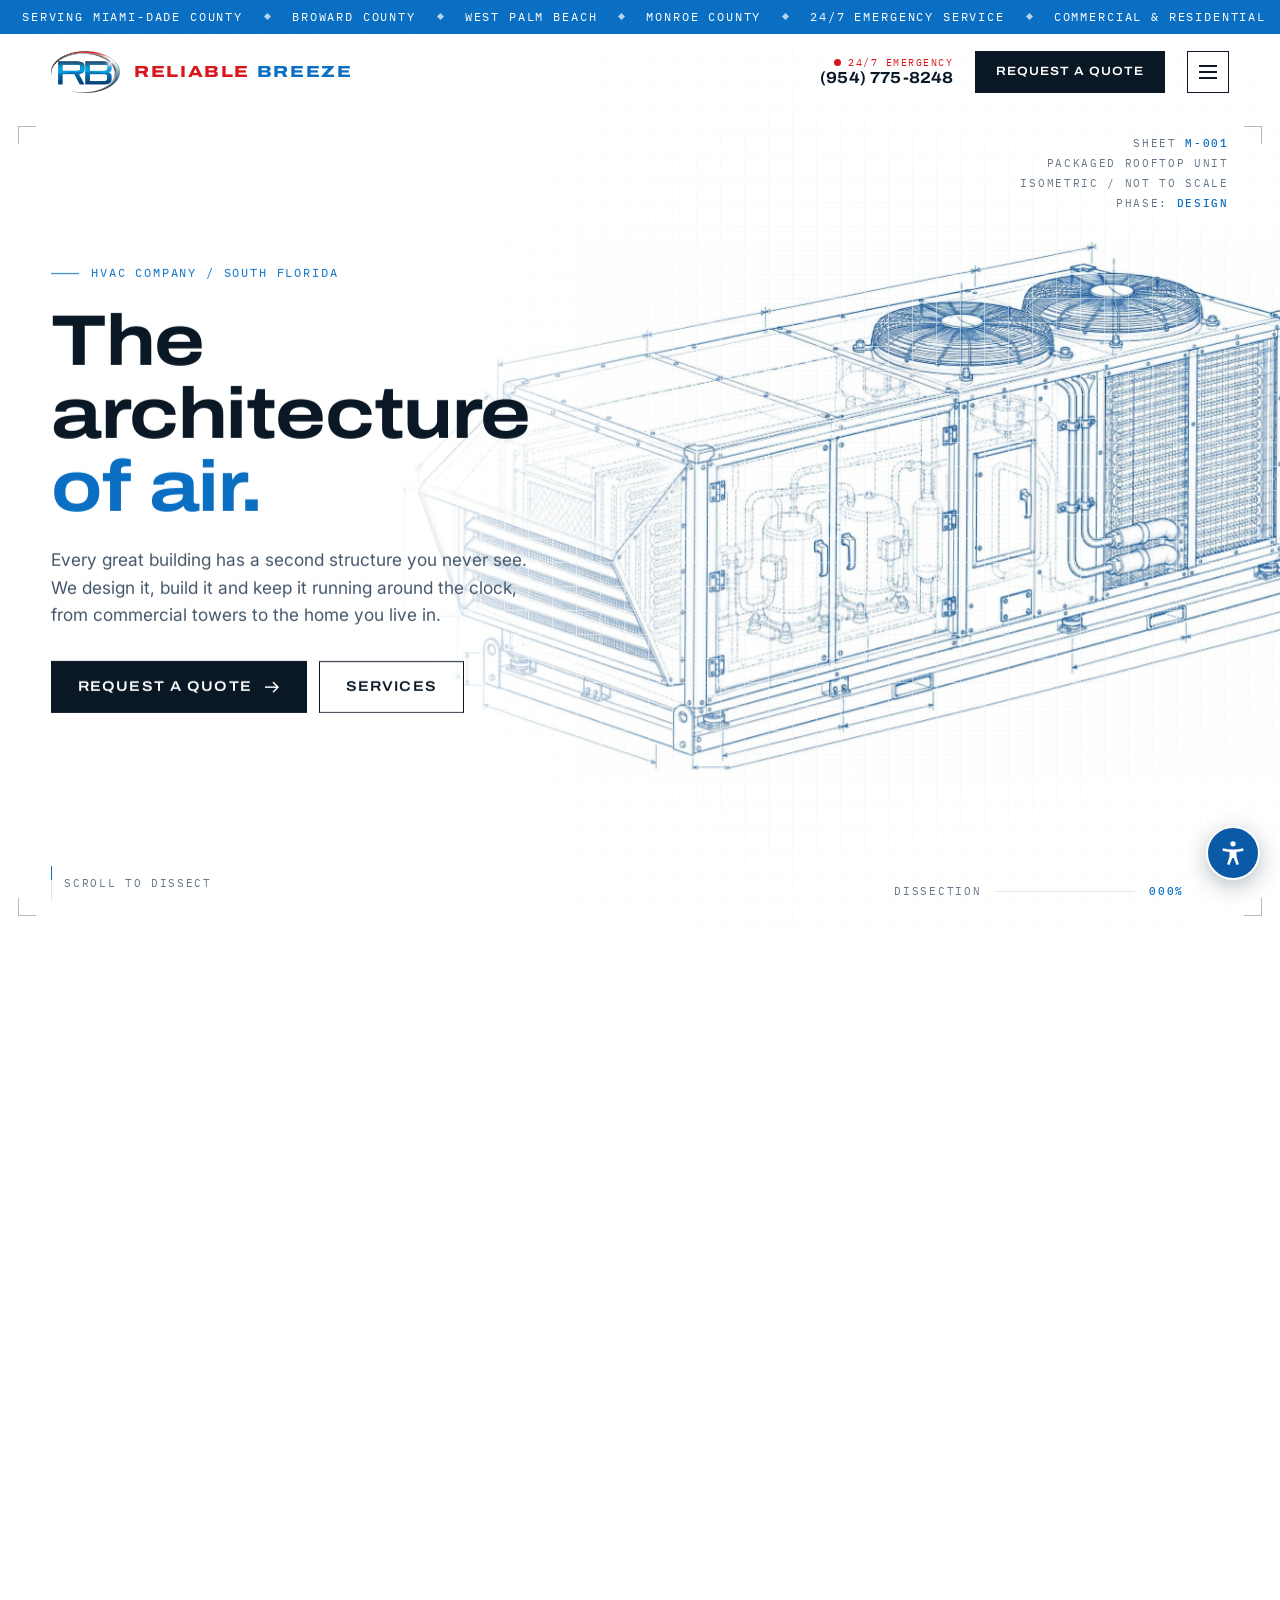
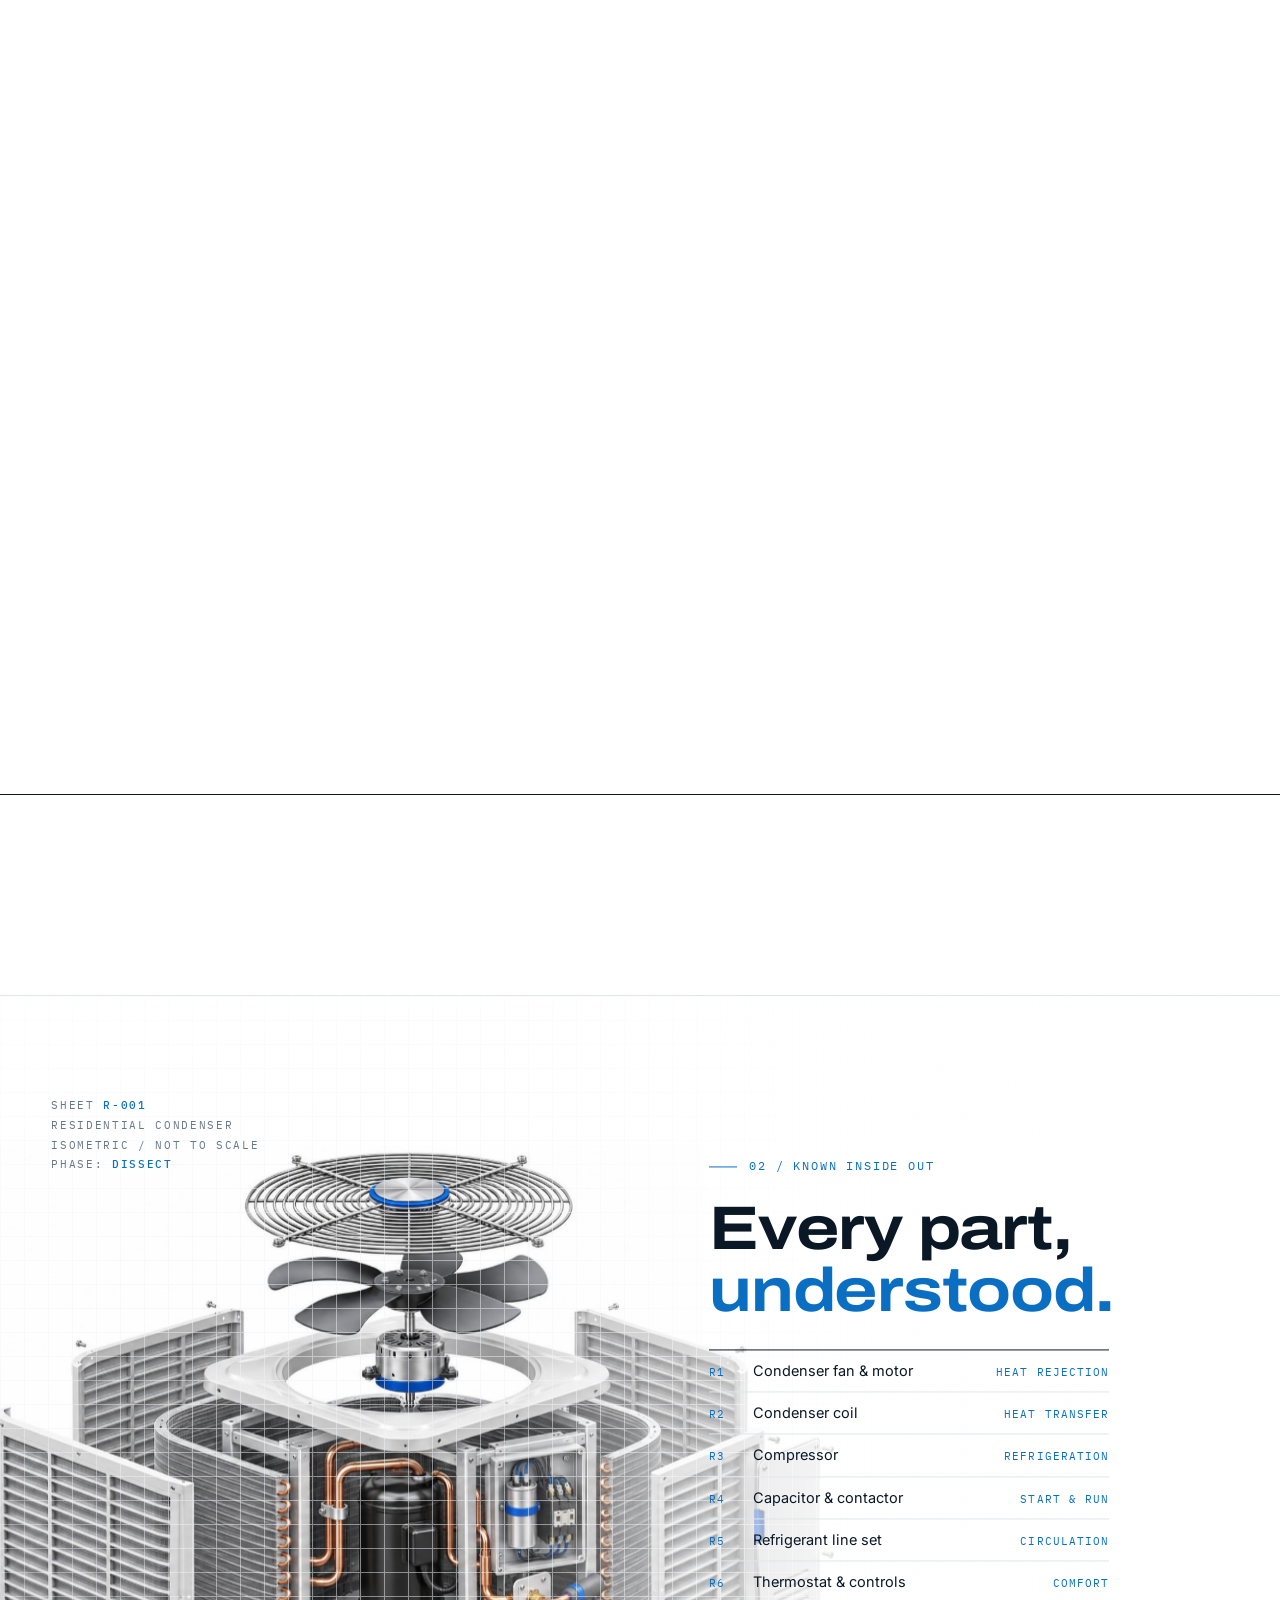
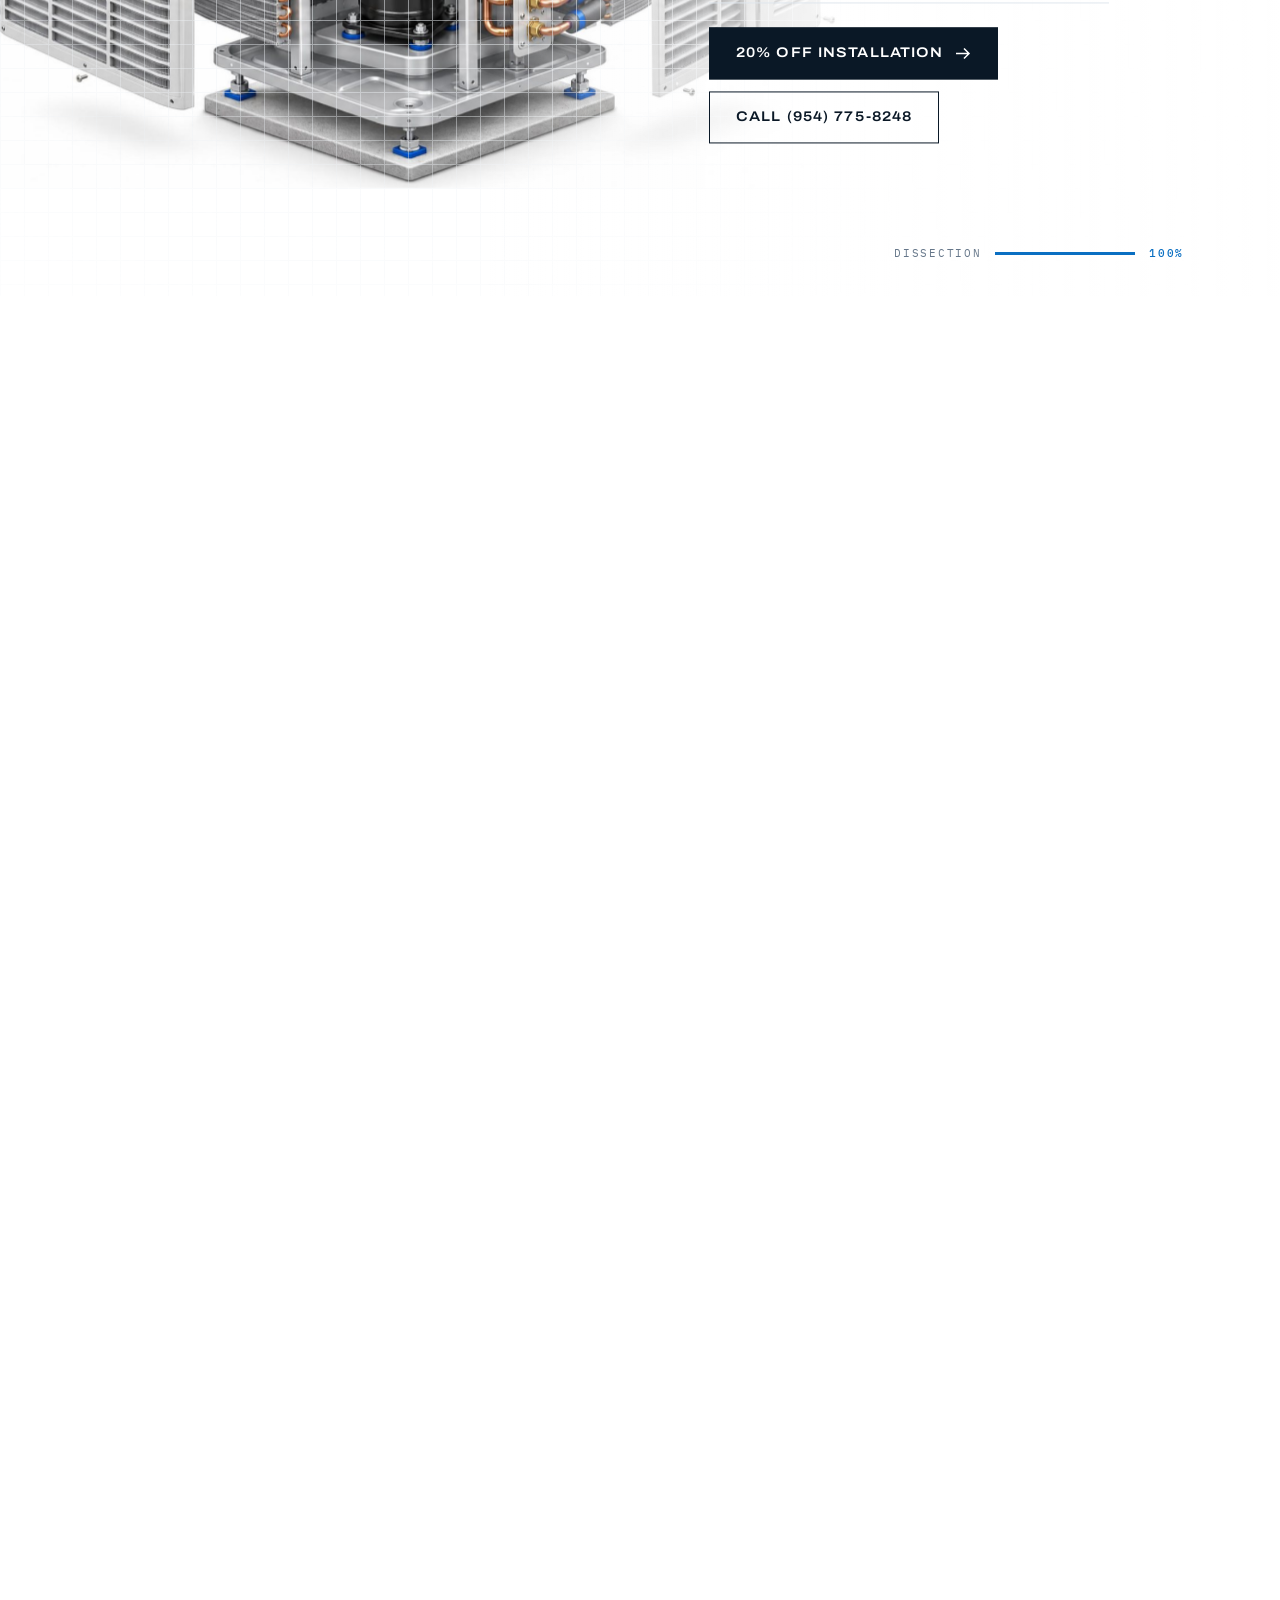
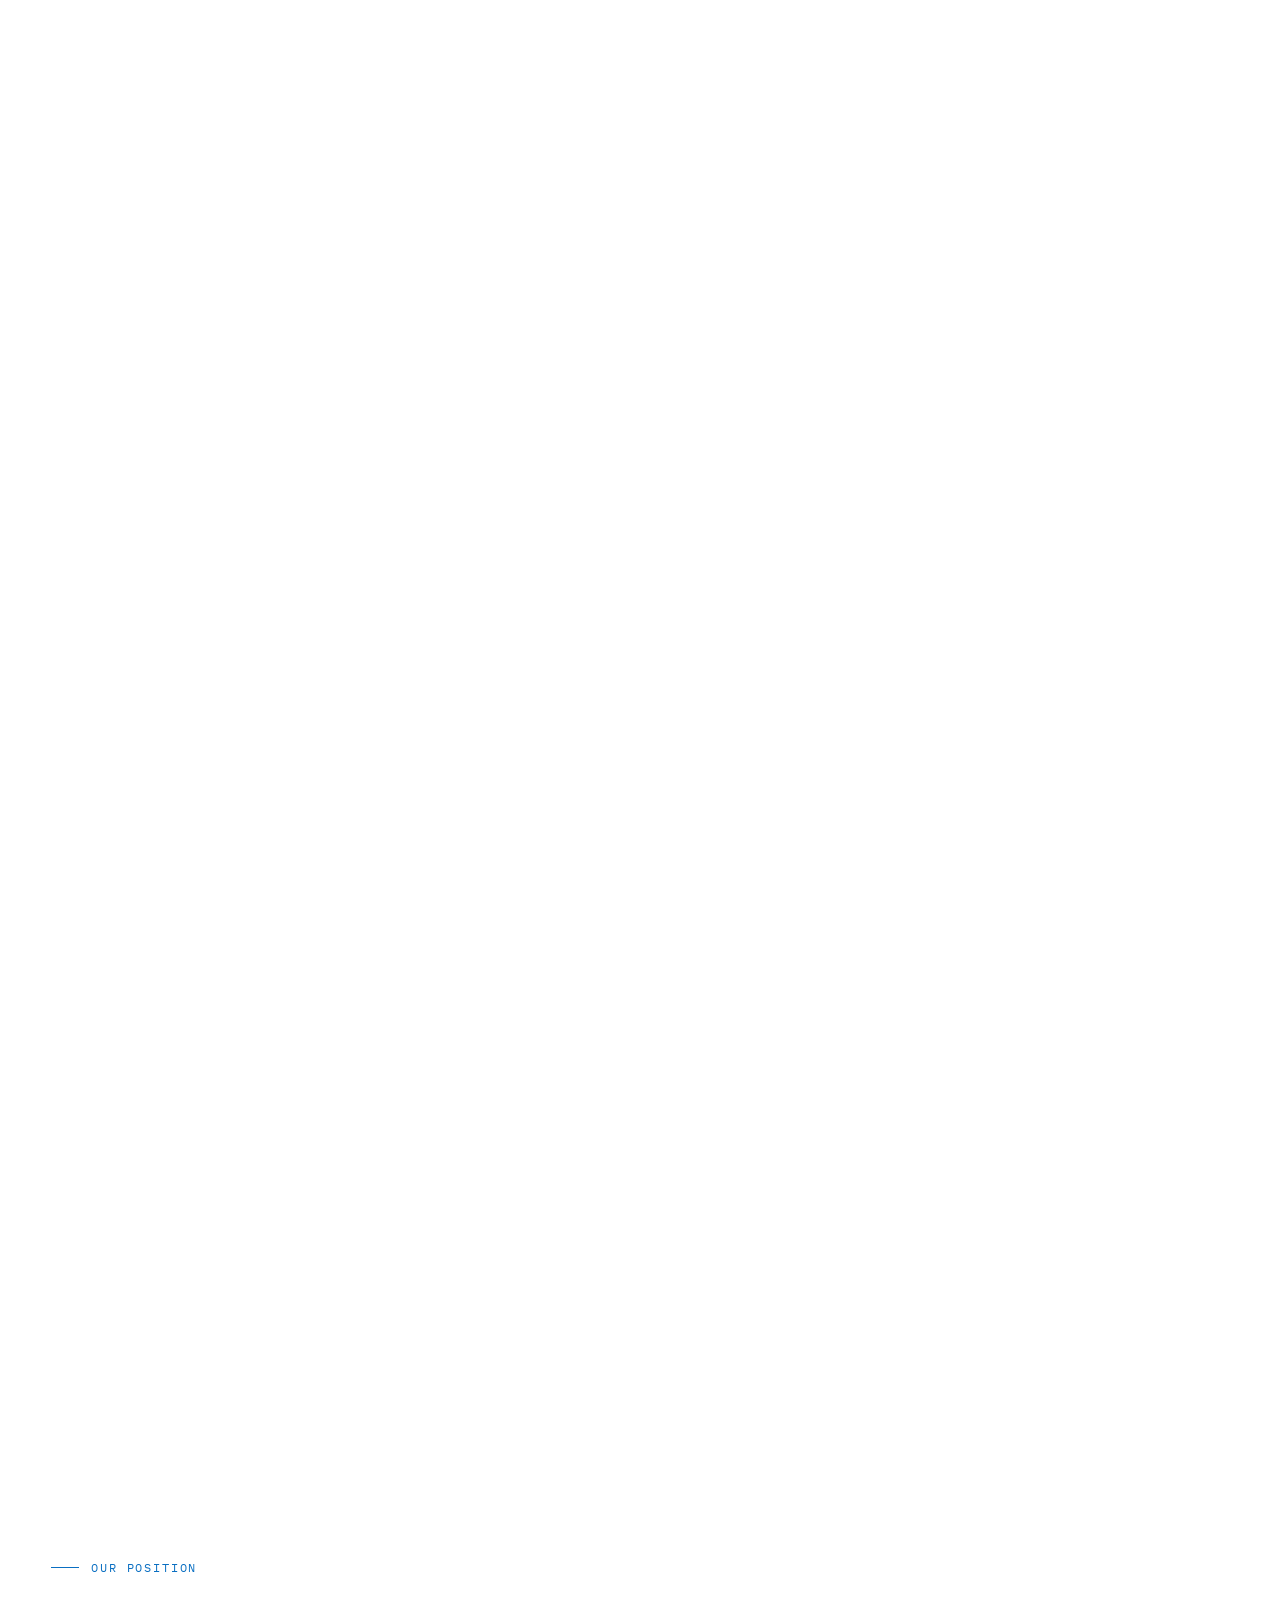
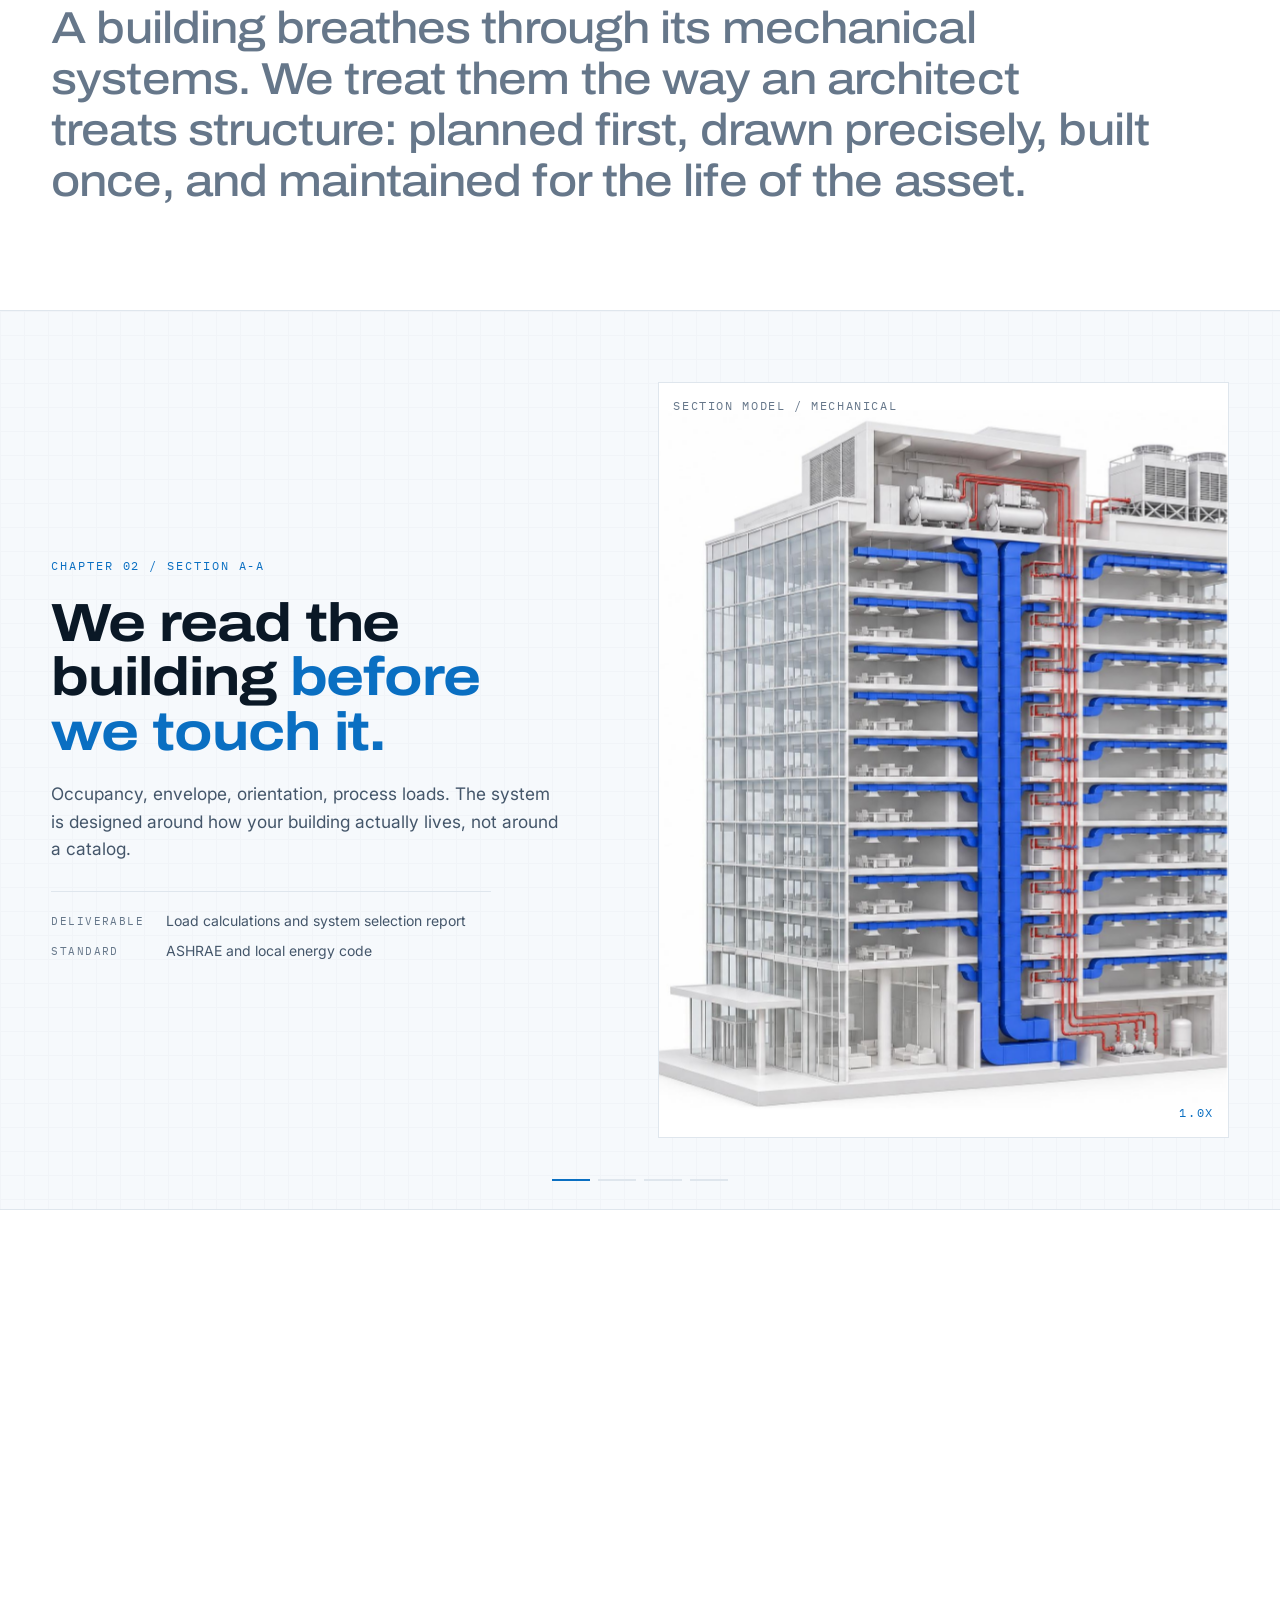
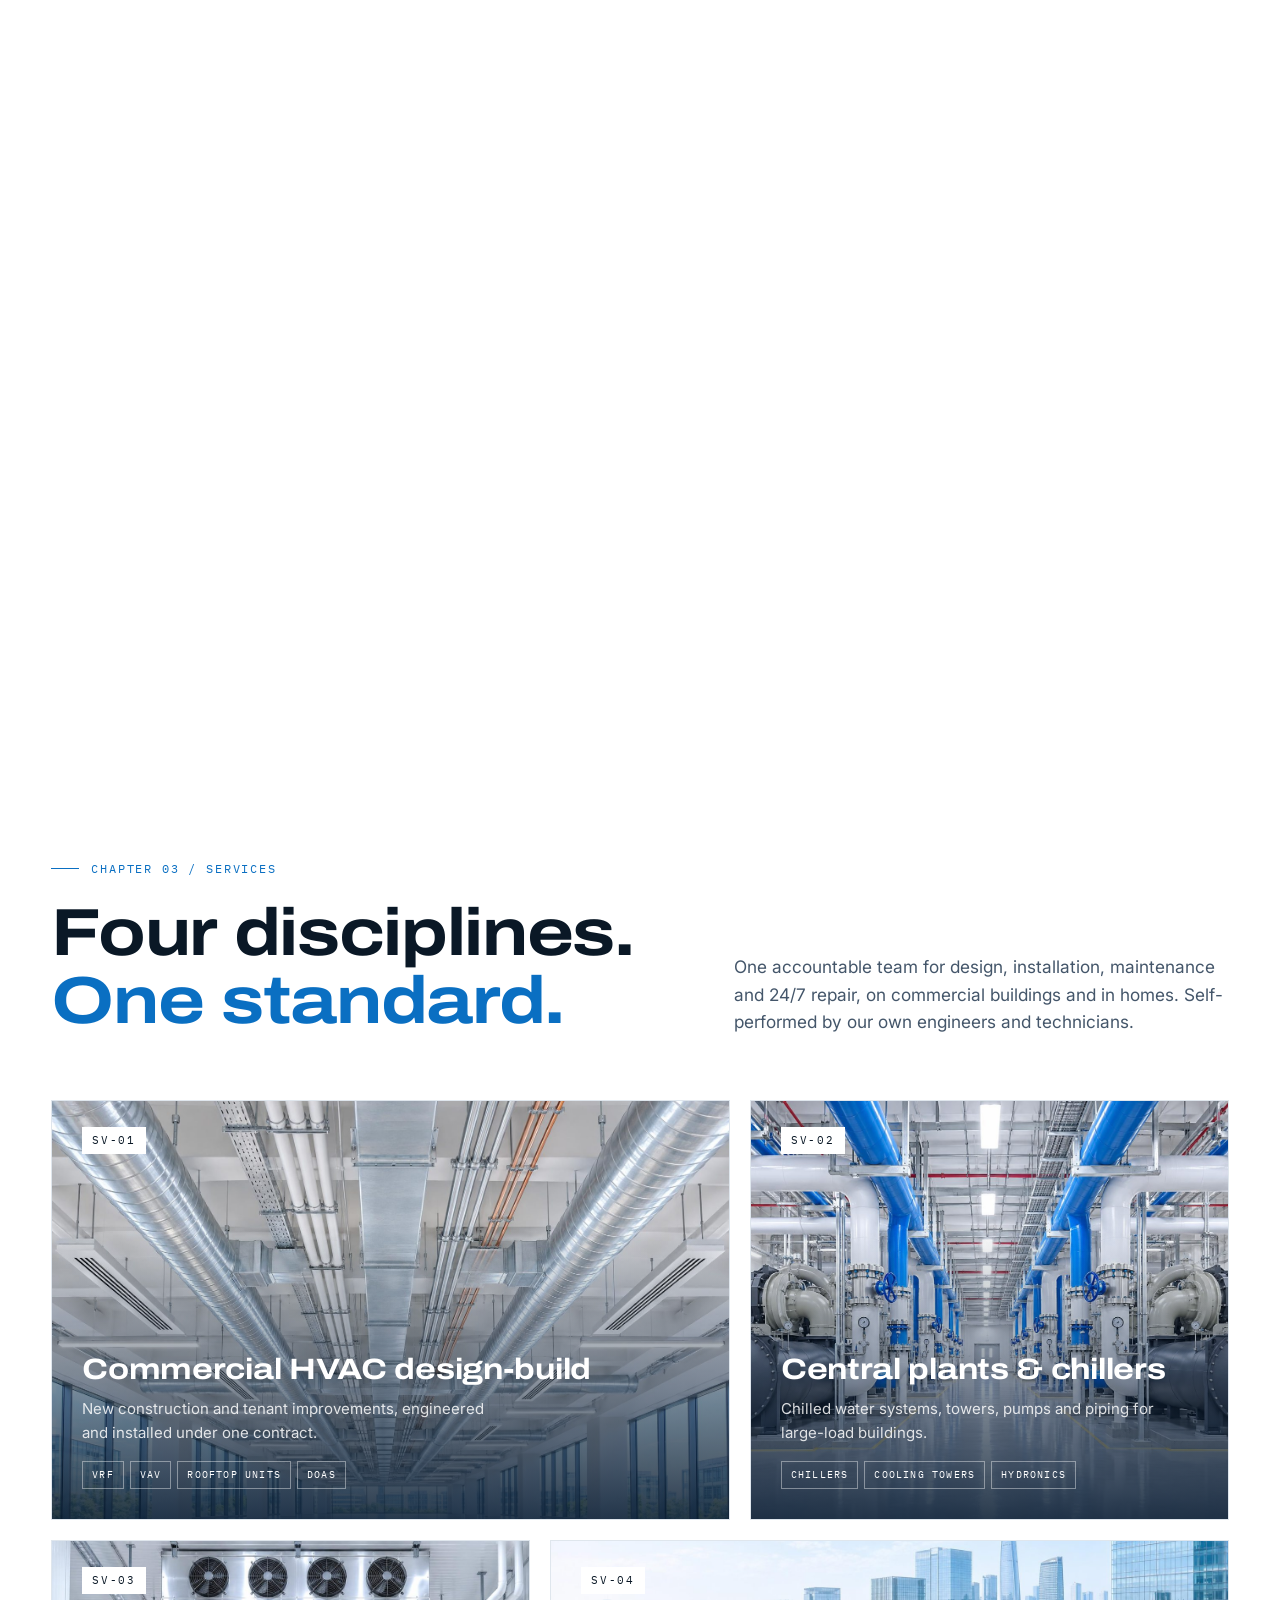
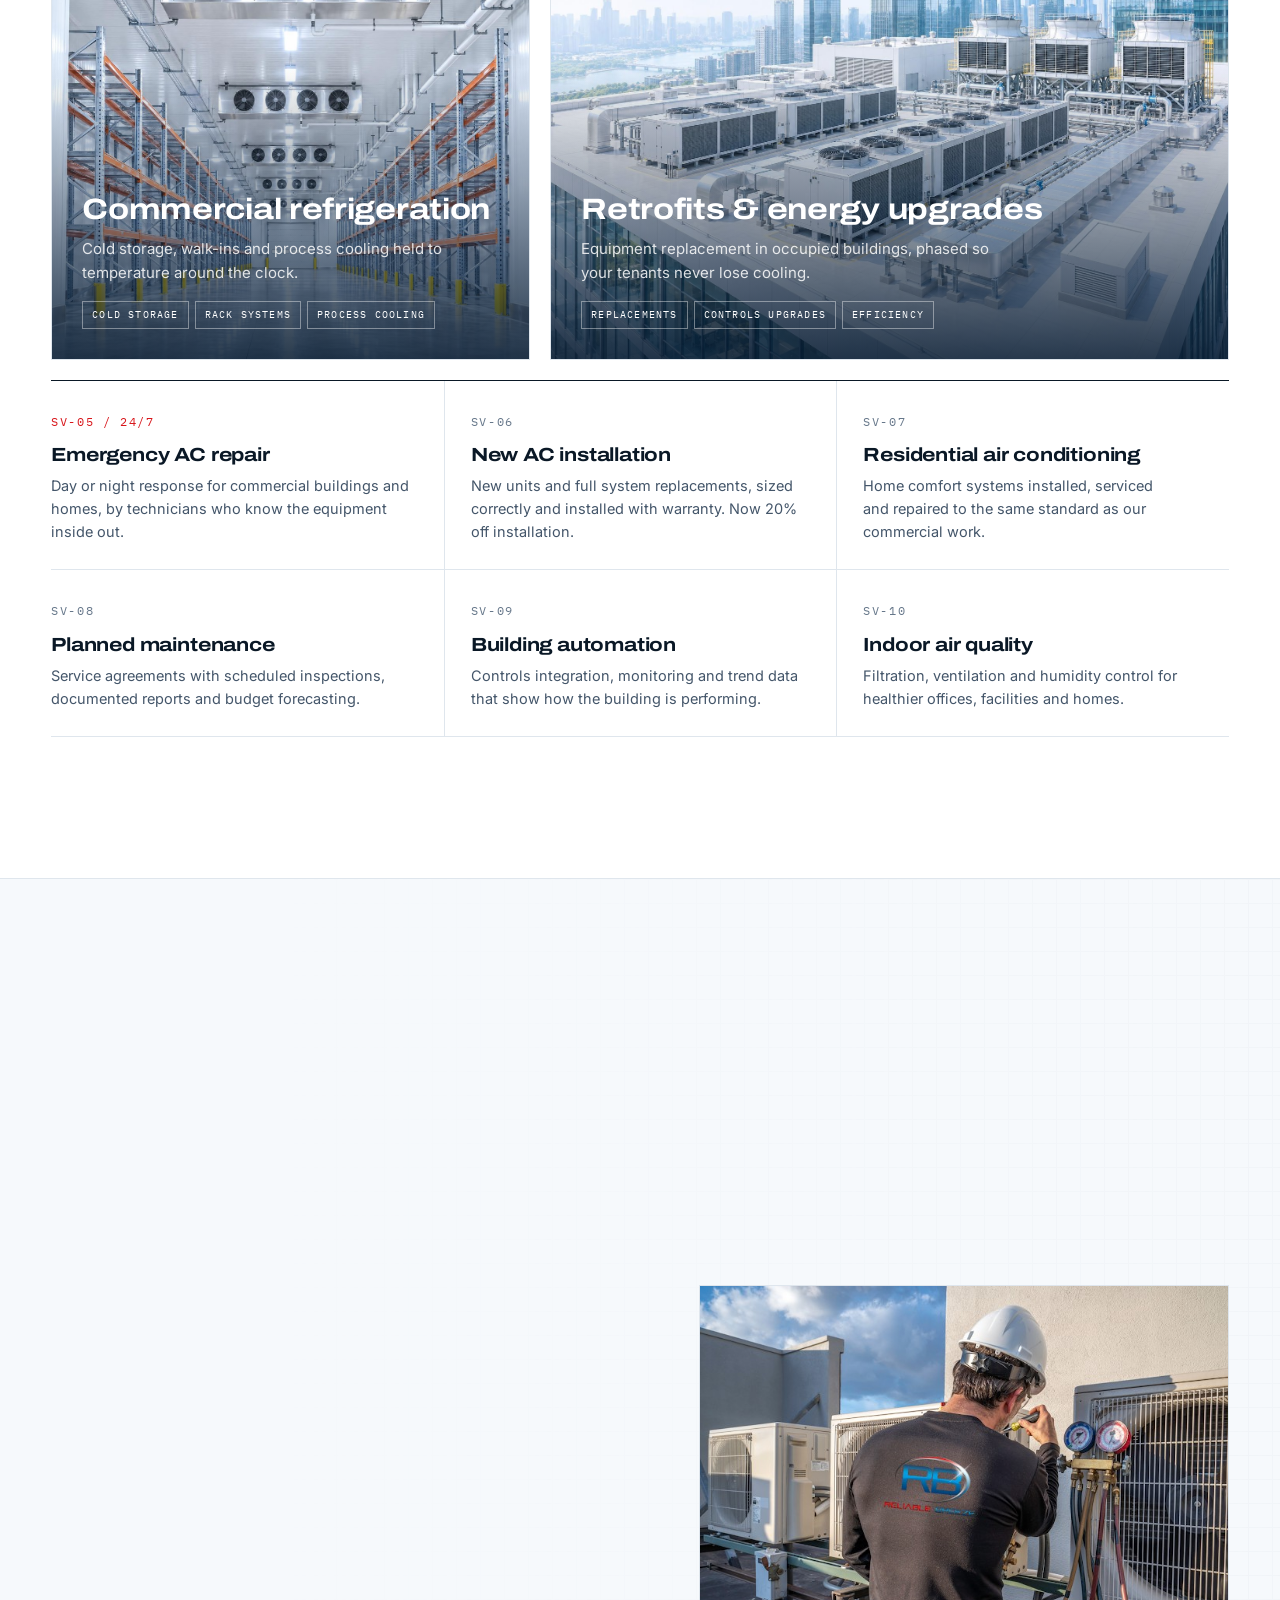
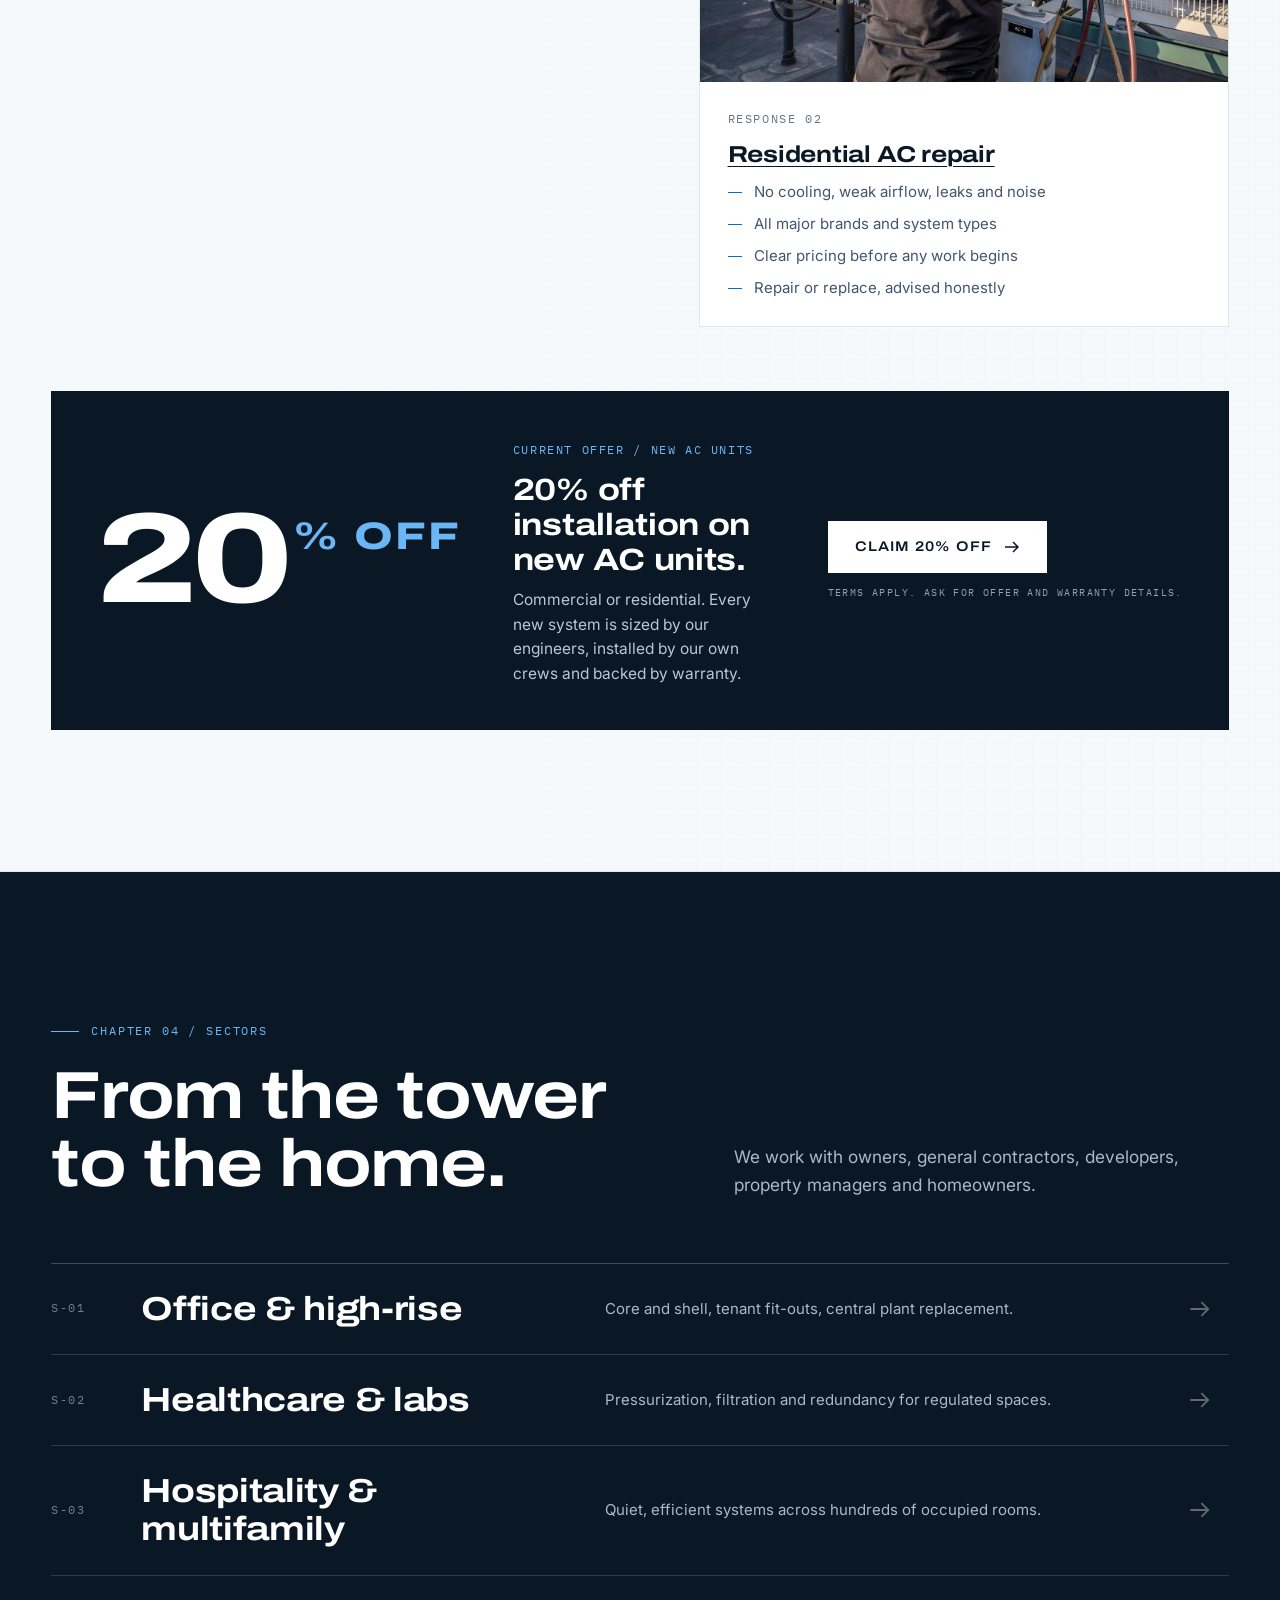
==== commit 9b50736e: "Use South Florida in service page headings Co-Authored-By: Claude Fable 5.2 <noreply@anthropic.com>" ====
--- a/index.html
+++ b/index.html
@@ -405,7 +405,7 @@
 
     <div class="hero-copy">
       <div class="cap" data-cap="0">
-        <span class="tag">HVAC company / Miami &amp; Fort Lauderdale</span>
+        <span class="tag">HVAC company / South Florida</span>
         <h1>The architecture <span class="blue">of air.</span></h1>
         <p class="lede">Every great building has a second structure you never see. We design it, build it and keep it running around the clock, from commercial towers to the home you live in.</p>
         <div class="cta">
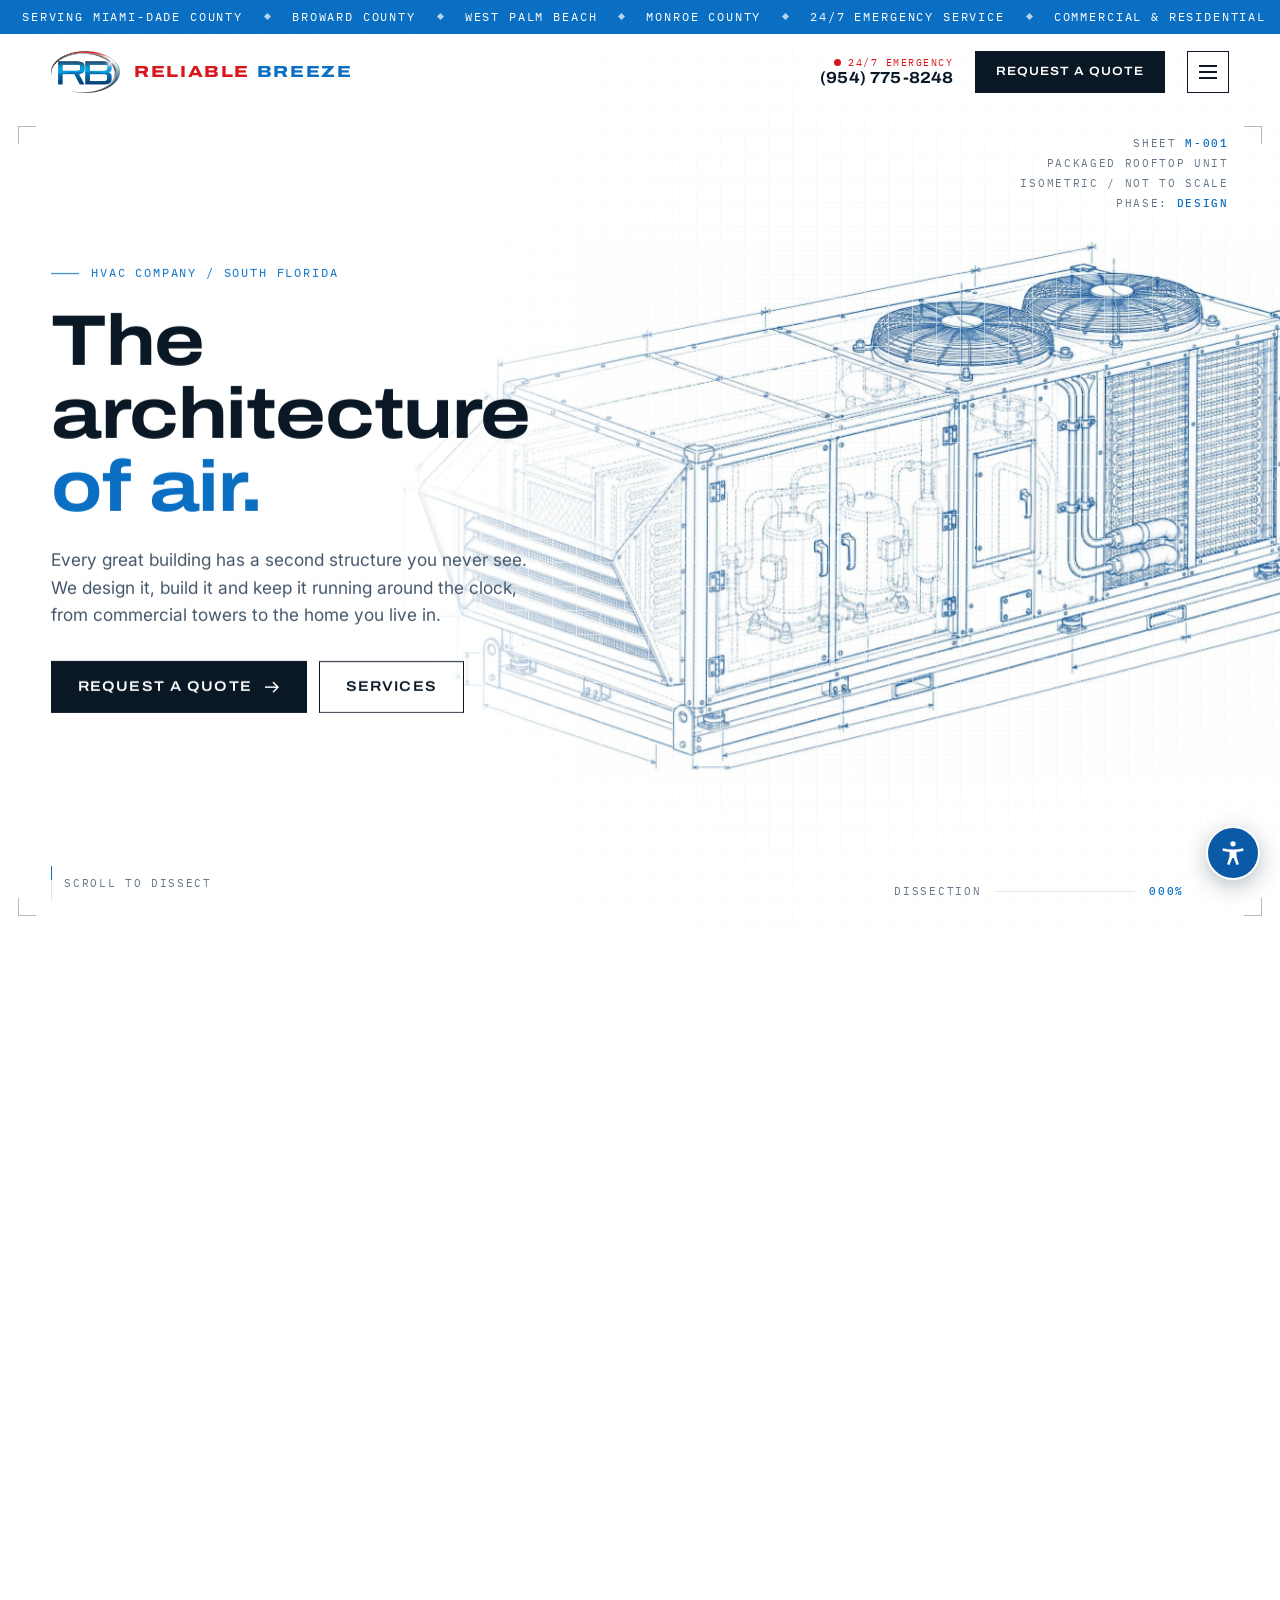
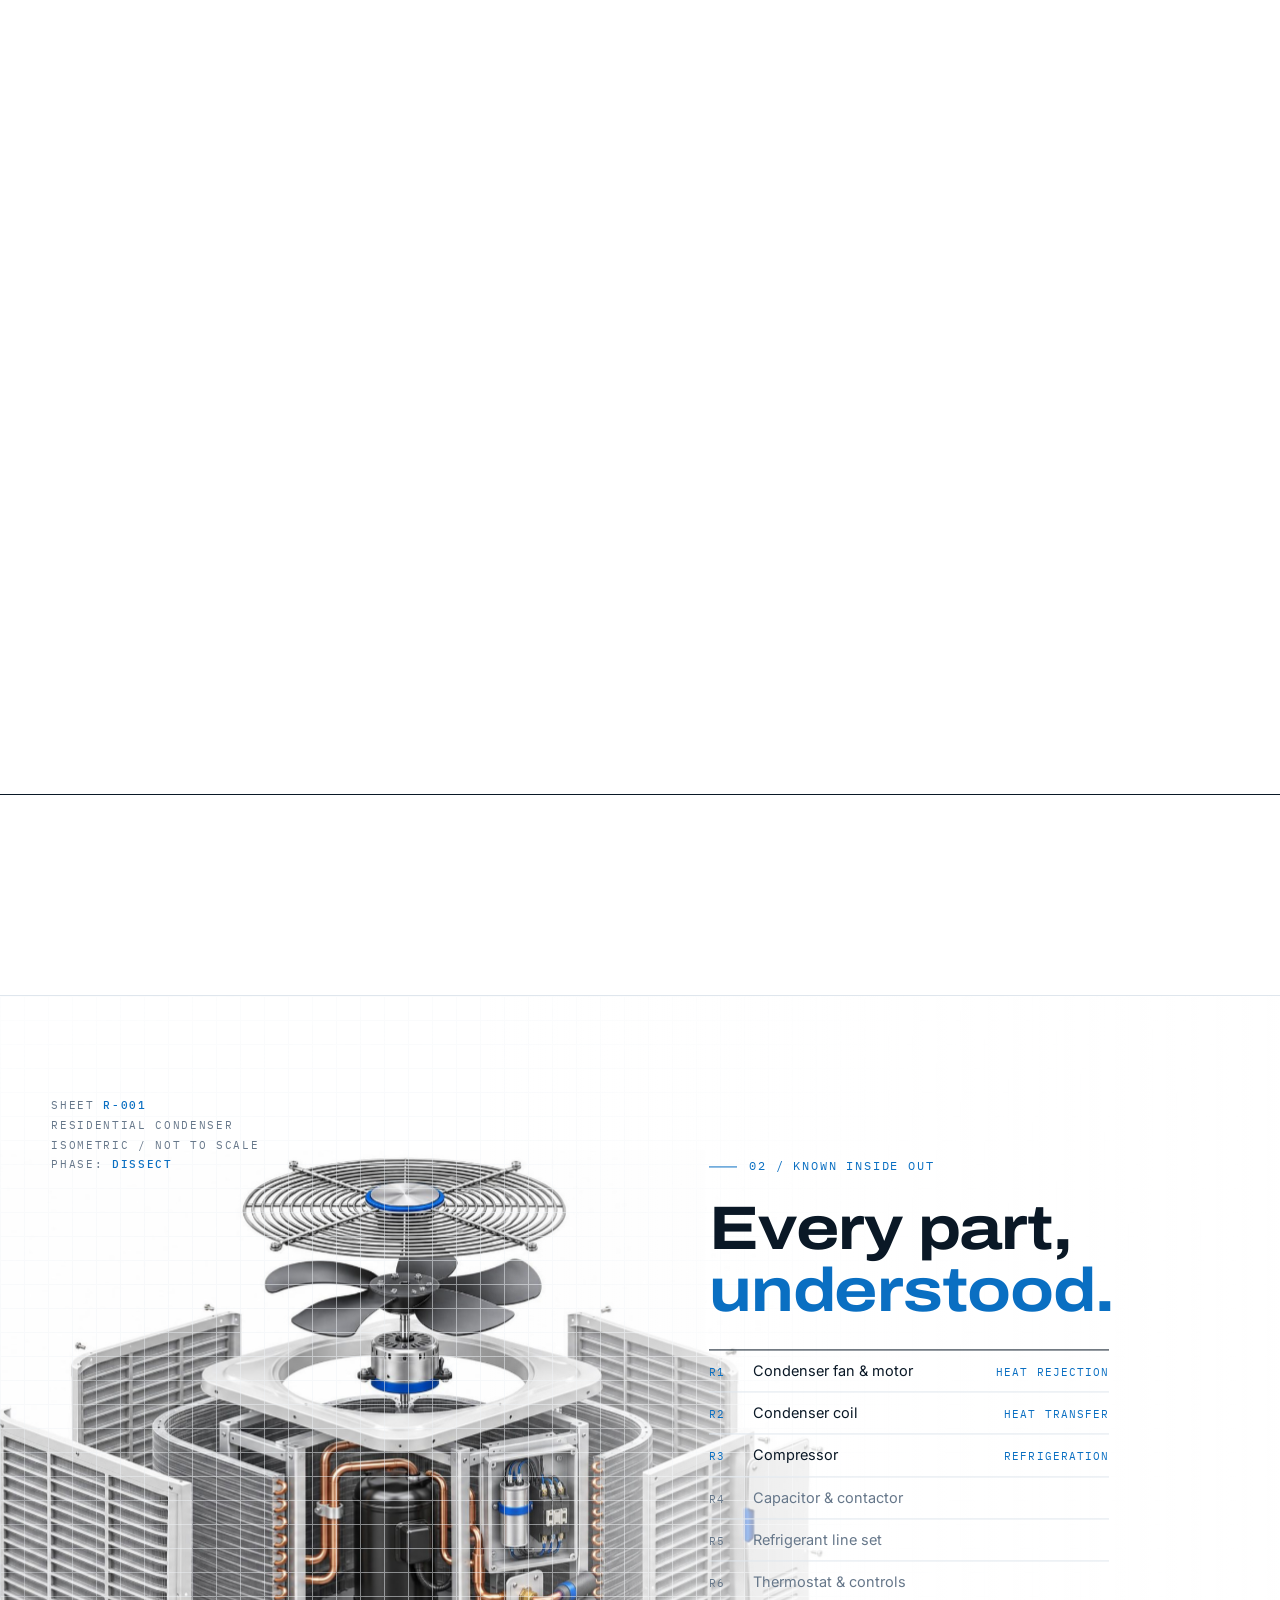
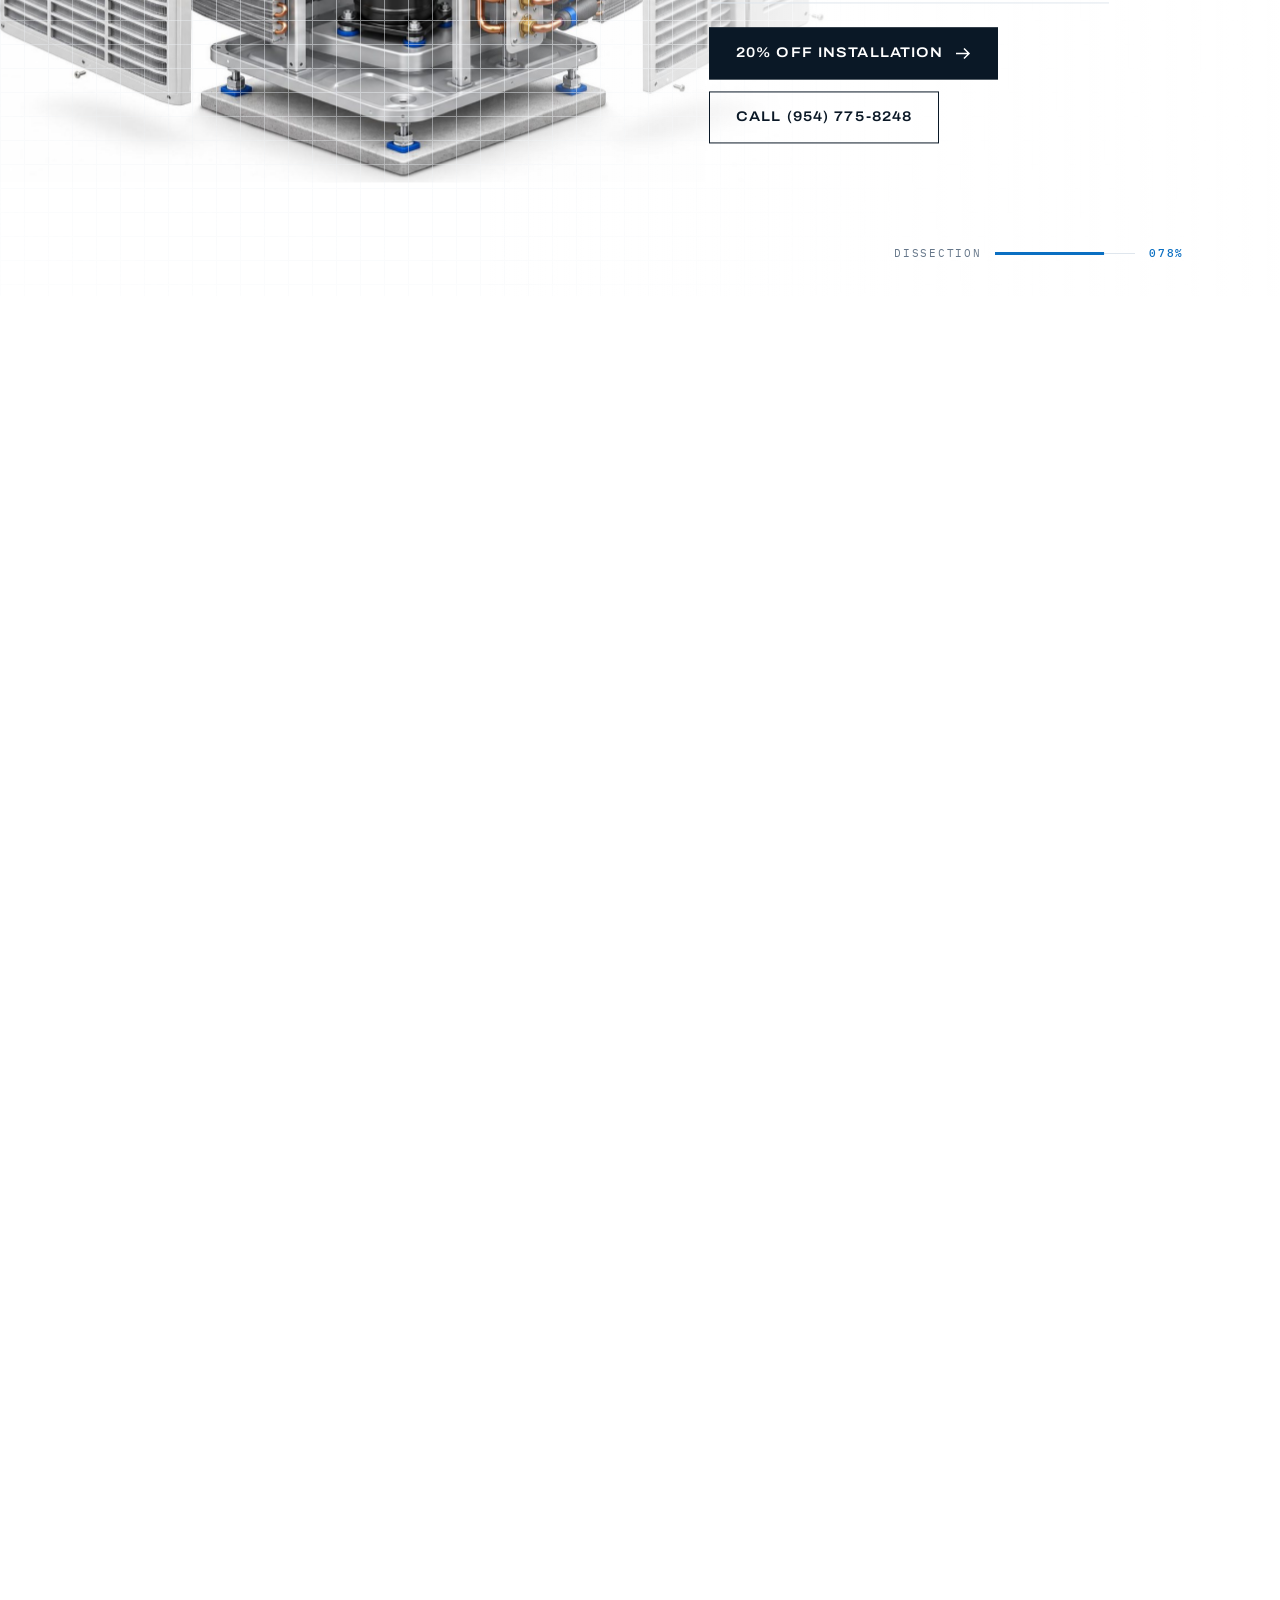
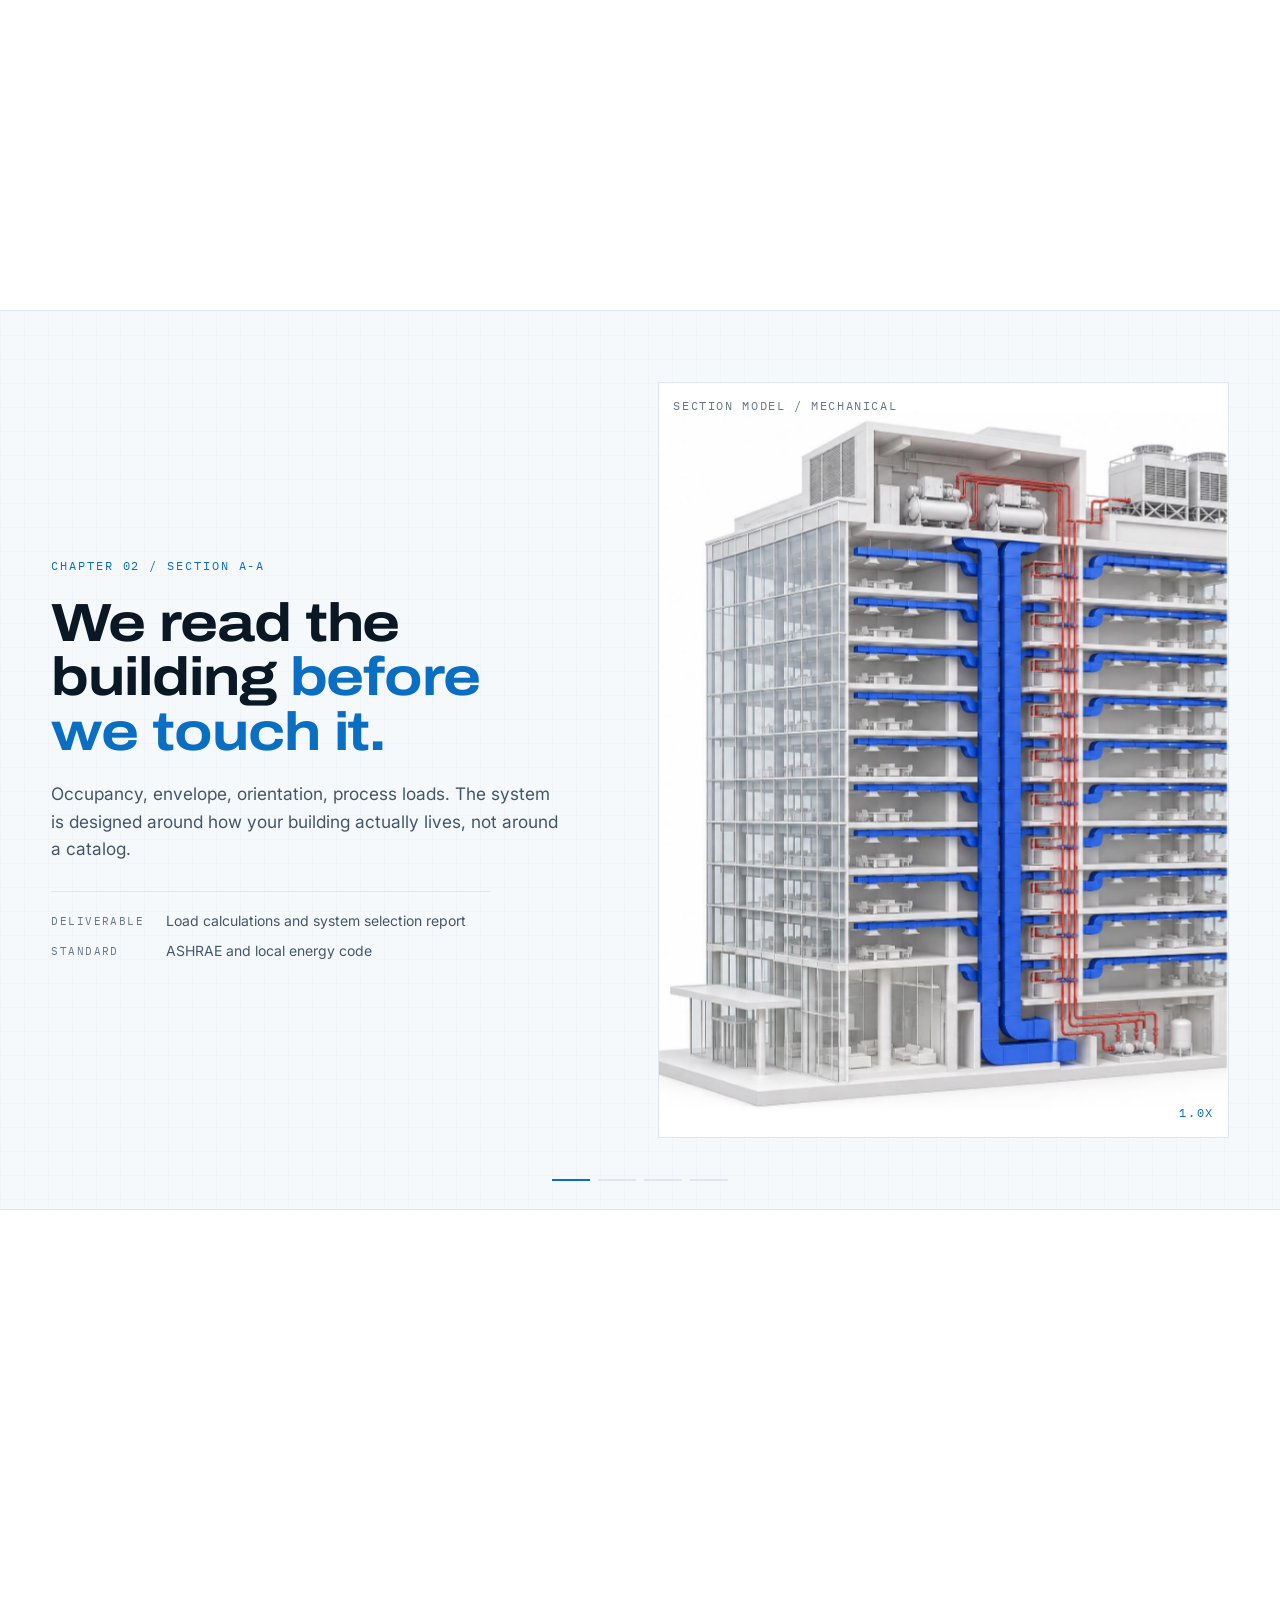
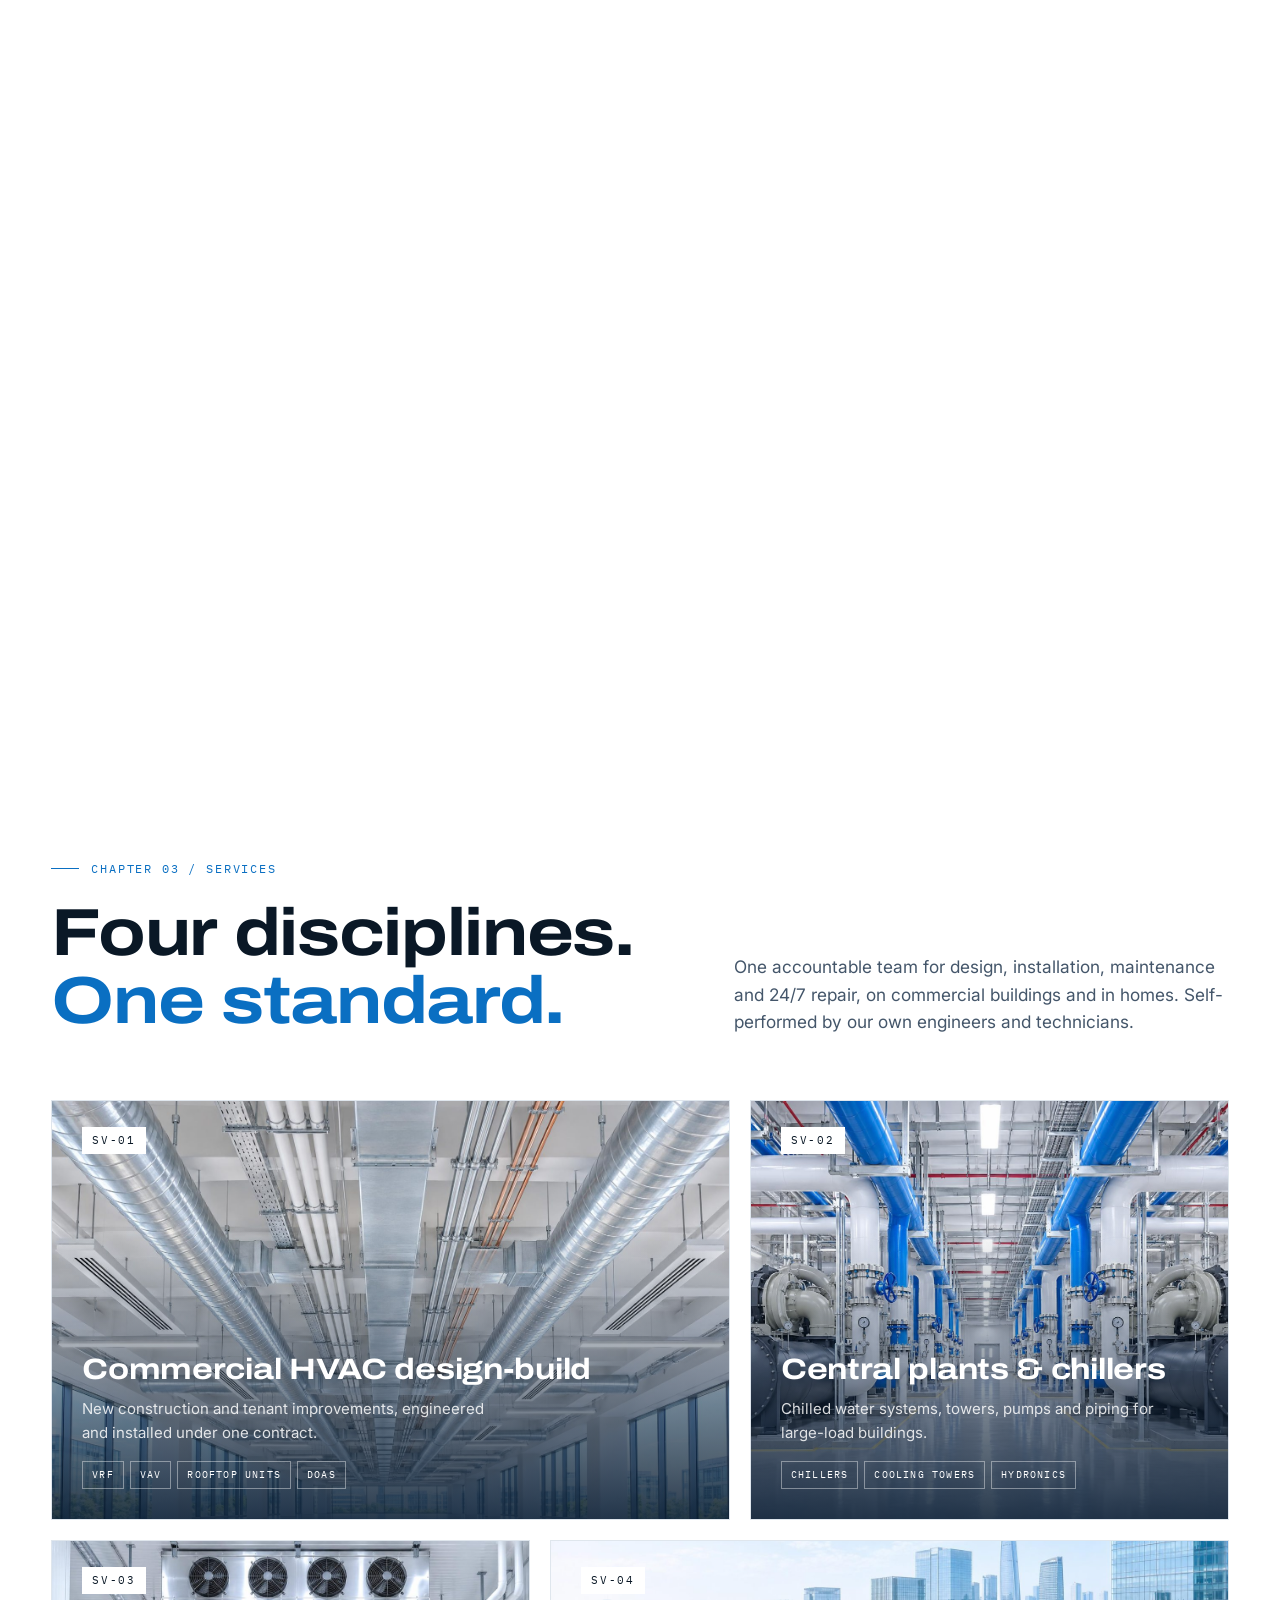
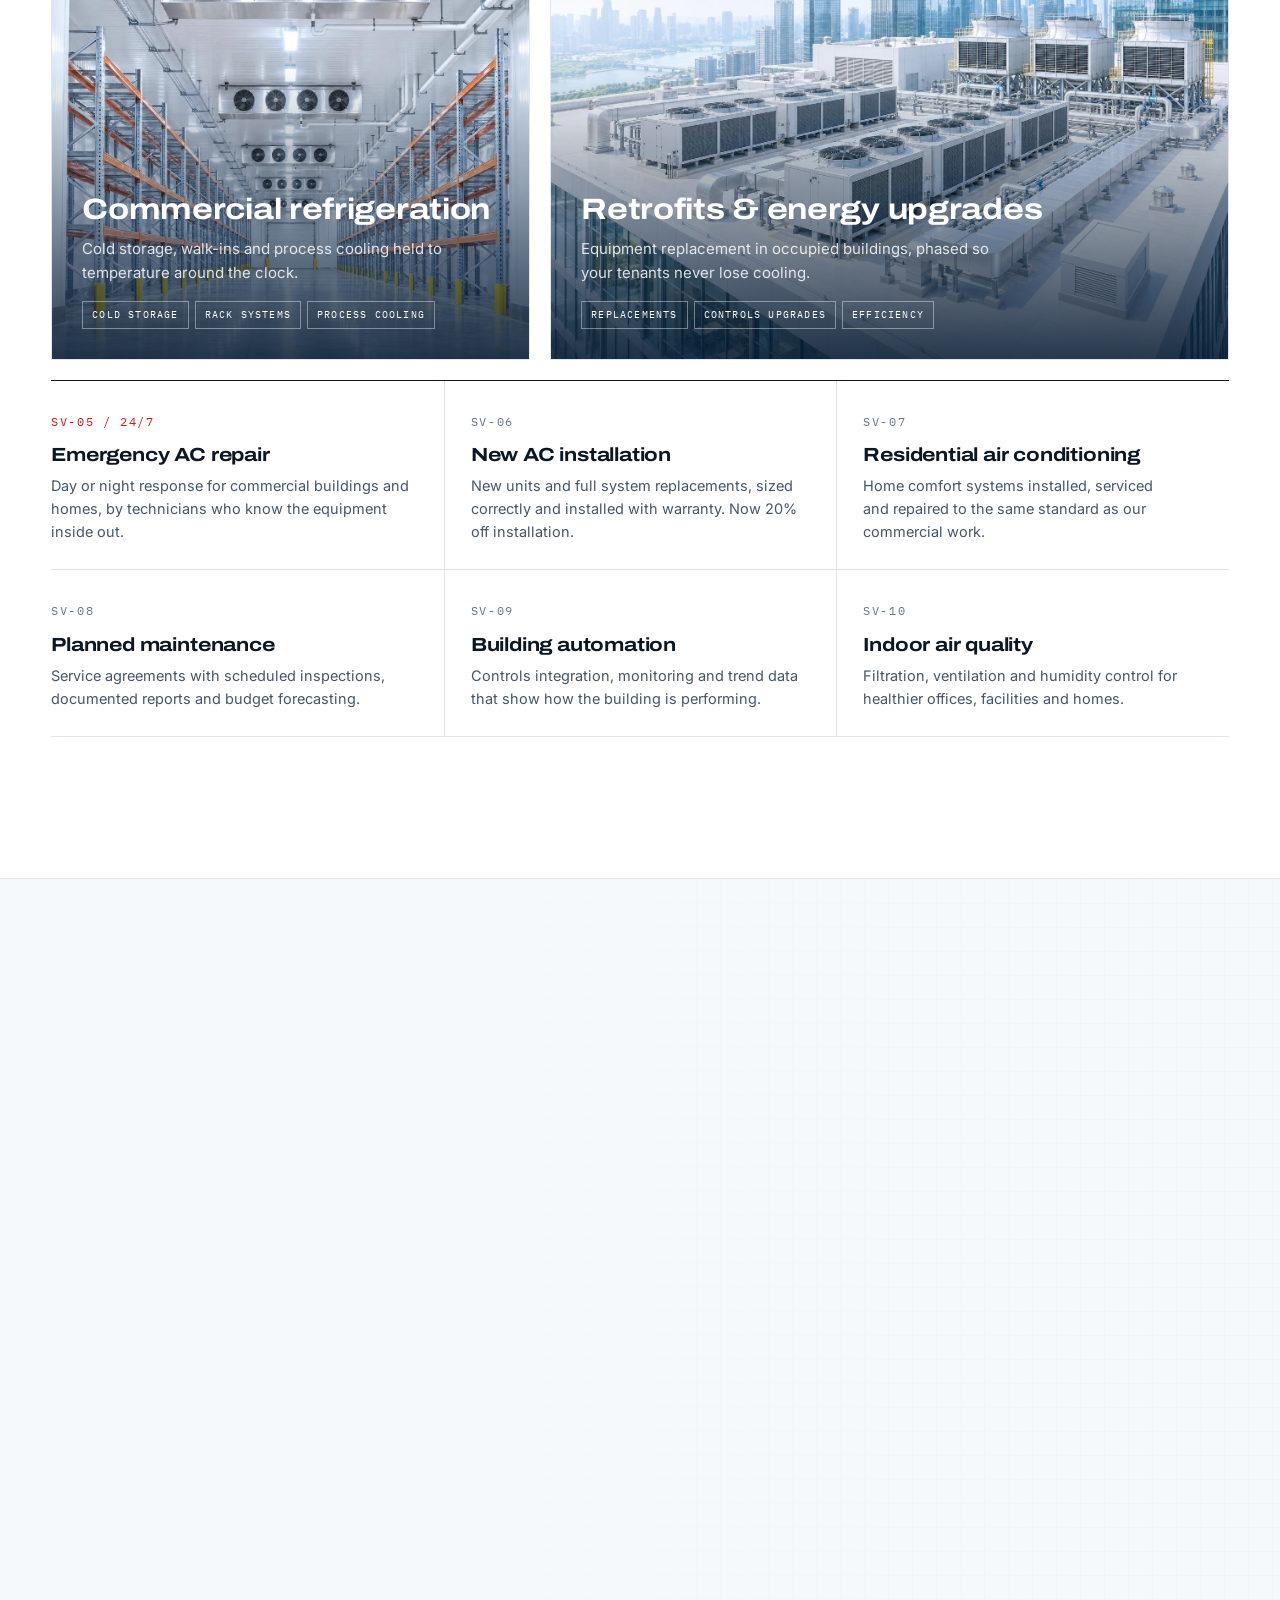
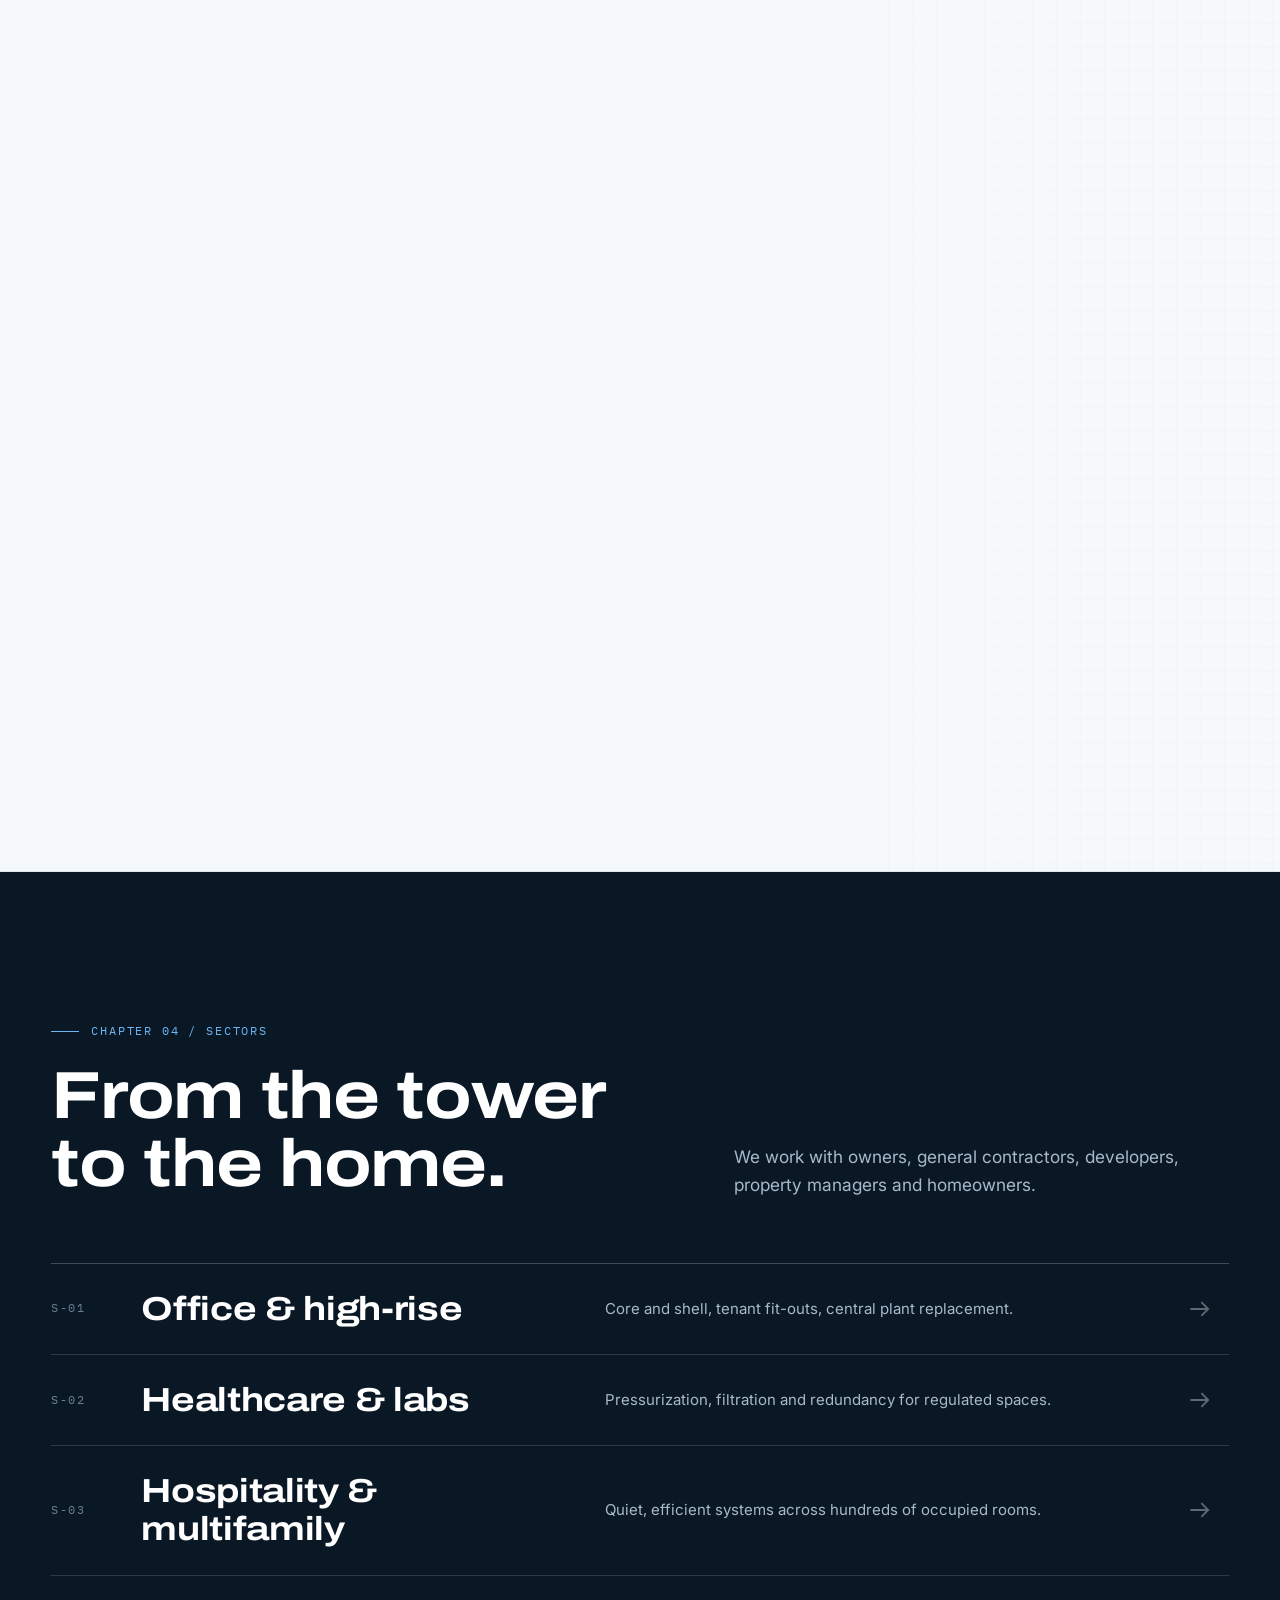
==== commit 1c8b57a5: "Map card: call now button Co-Authored-By: Claude Fable 5.2 <noreply@anthropic.com>" ====
--- a/index.html
+++ b/index.html
@@ -703,7 +703,7 @@
     <h3>Reliable Breeze</h3>
     <p>2501 Dykes Road, Suite 300 D<br>Miramar, FL 33027</p>
     <p class="mono">Mon to Fri 9am to 5pm / Sat 10am to 2pm<br><span style="color:var(--red)">Emergency service 24/7</span></p>
-    <a class="btn" href="https://www.google.com/maps/dir/?api=1&destination=2501+Dykes+Road+Suite+300+D+Miramar+FL+33027" target="_blank" rel="noopener">Get directions <svg viewBox="0 0 16 16" fill="none" stroke="currentColor" stroke-width="1.5"><path d="M1 8h13M9 3l5 5-5 5"/></svg></a>
+    <a class="btn" href="tel:+19547758248">Call now (954) 775-8248 <svg viewBox="0 0 16 16" fill="none" stroke="currentColor" stroke-width="1.5"><path d="M1 8h13M9 3l5 5-5 5"/></svg></a>
   </div>
 </section>
 </main>
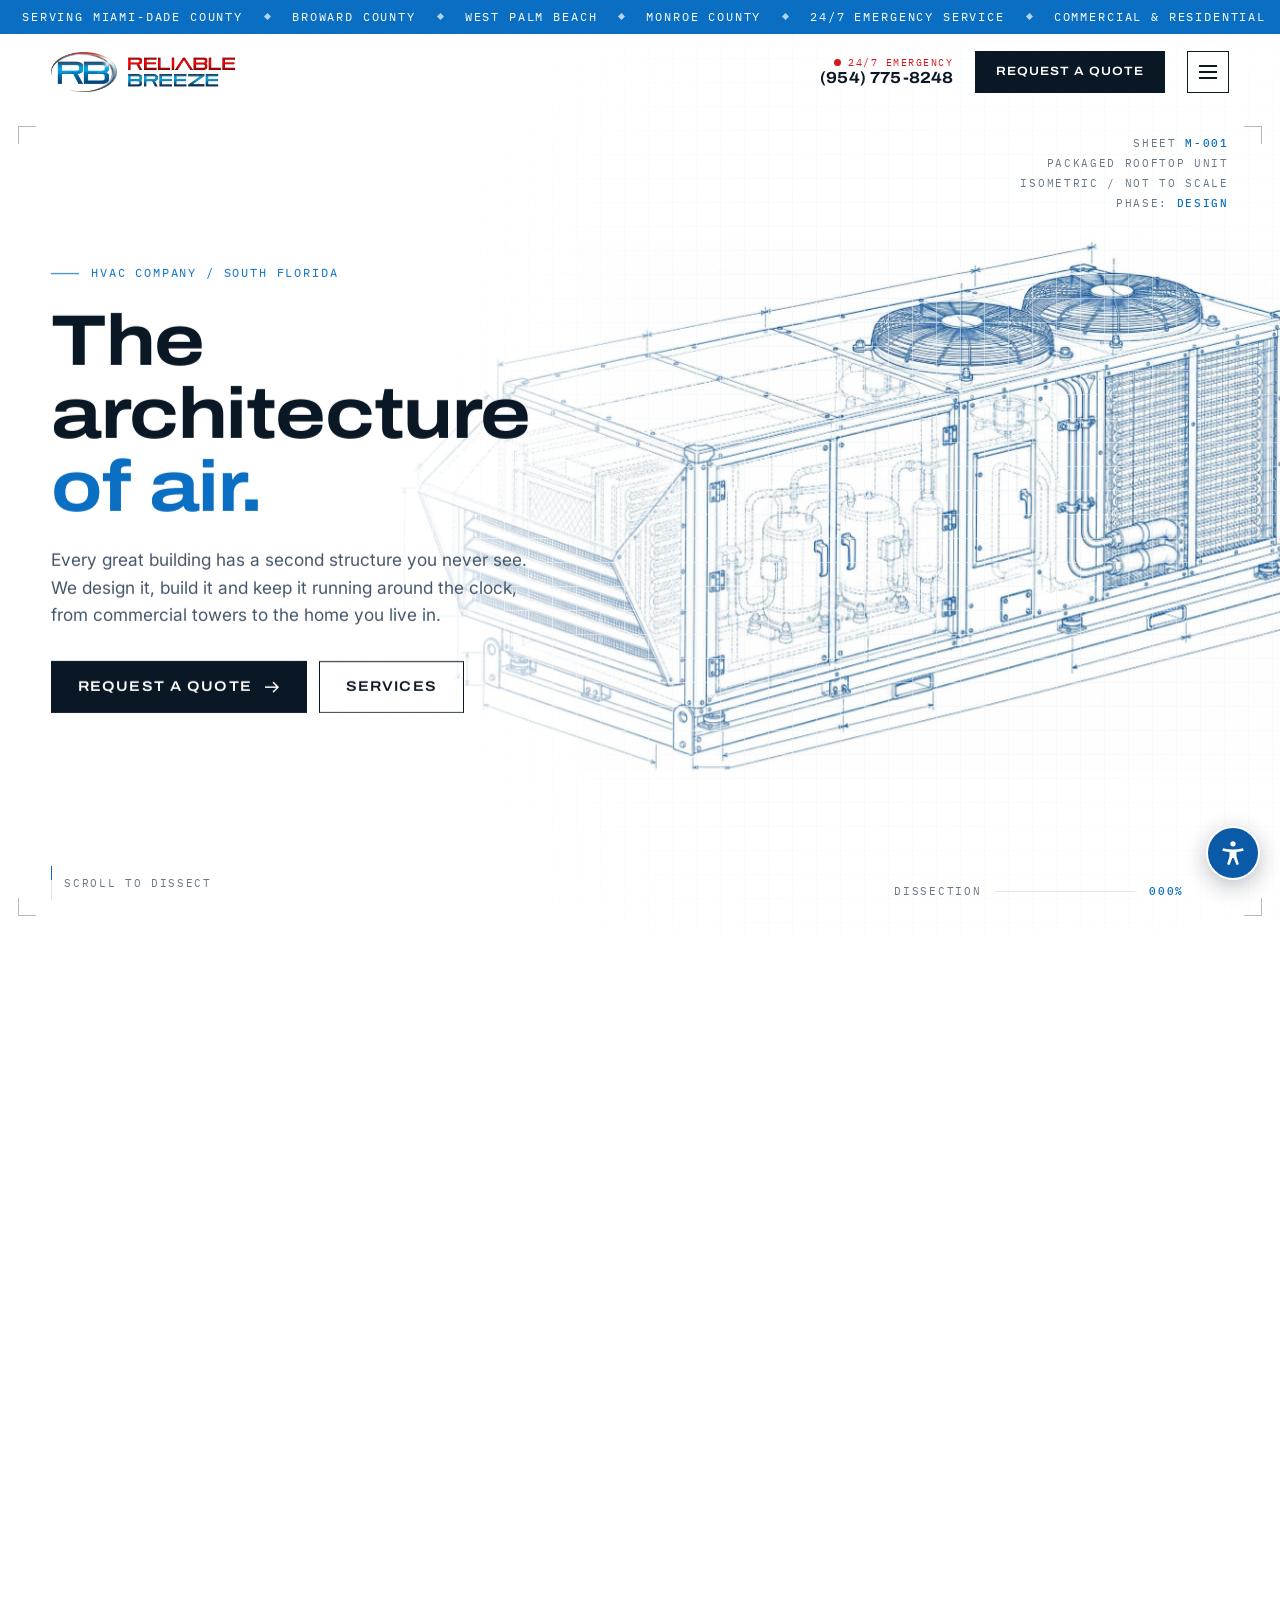
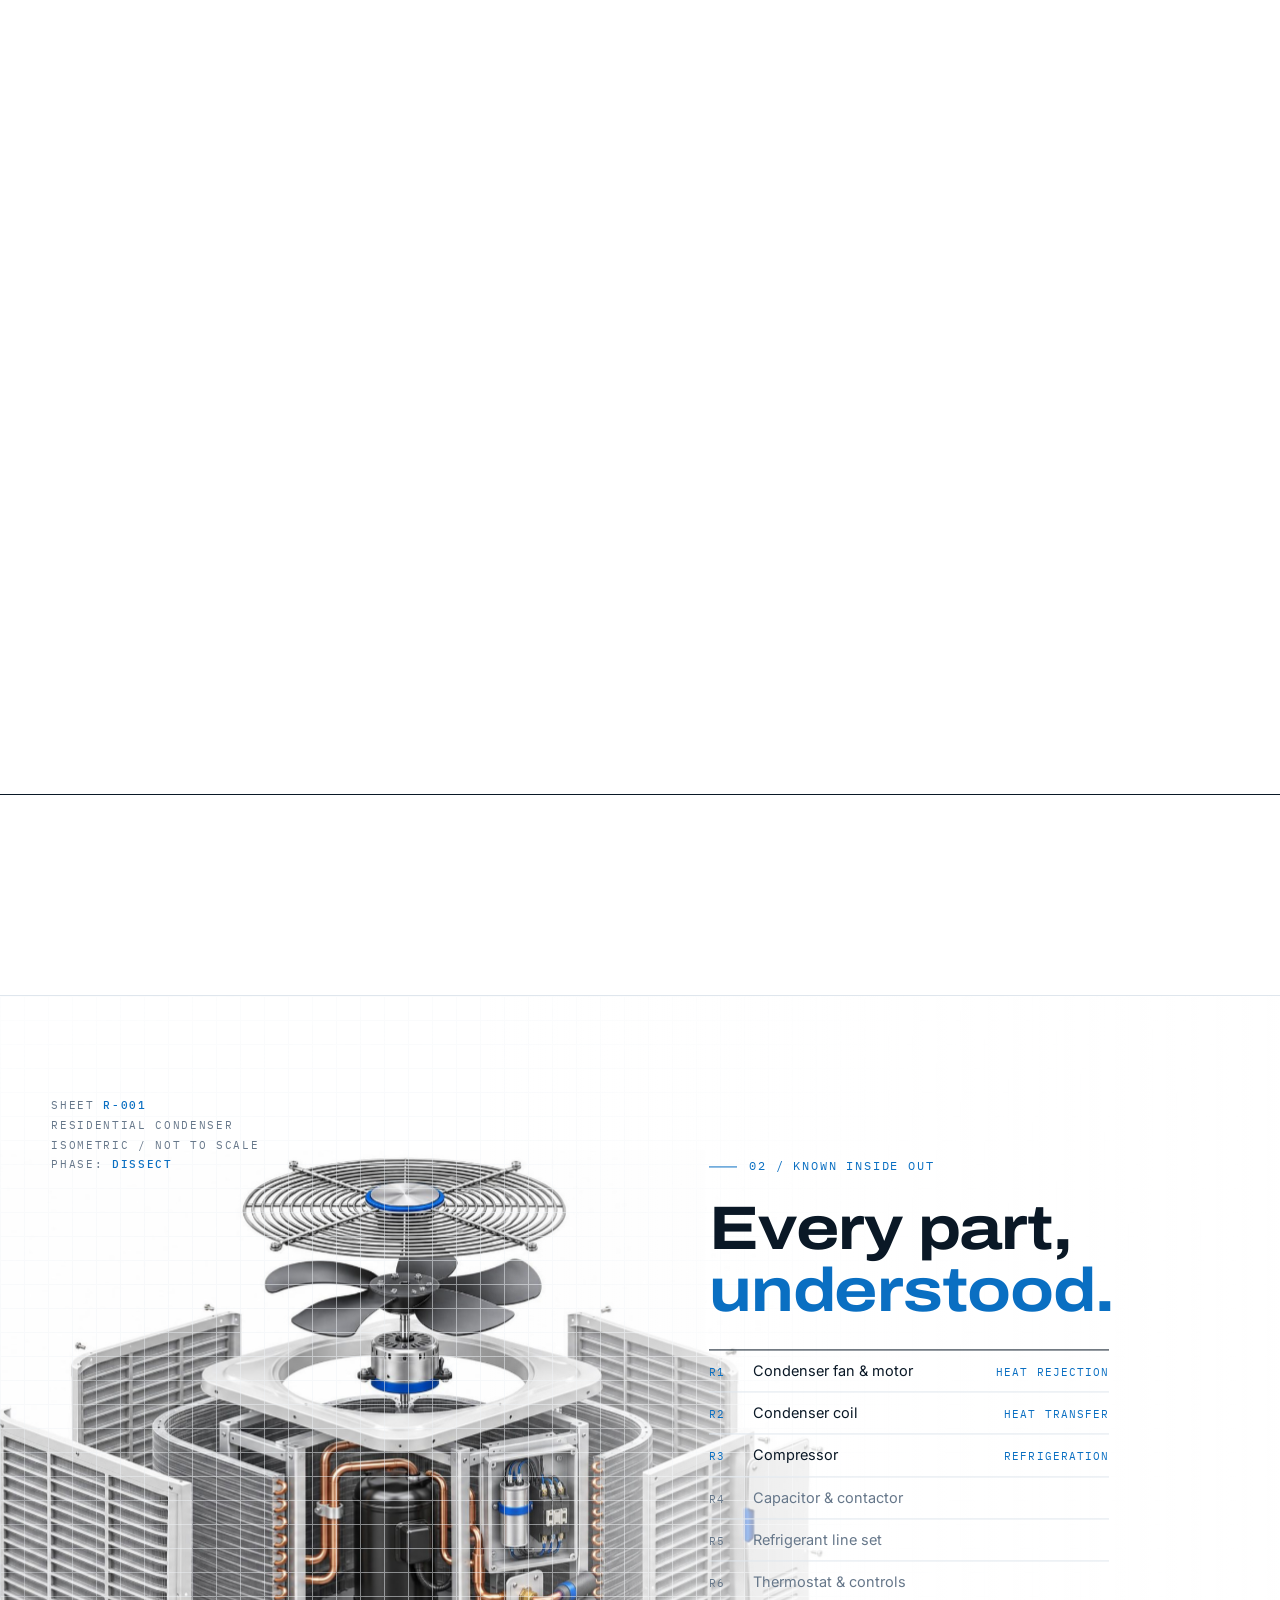
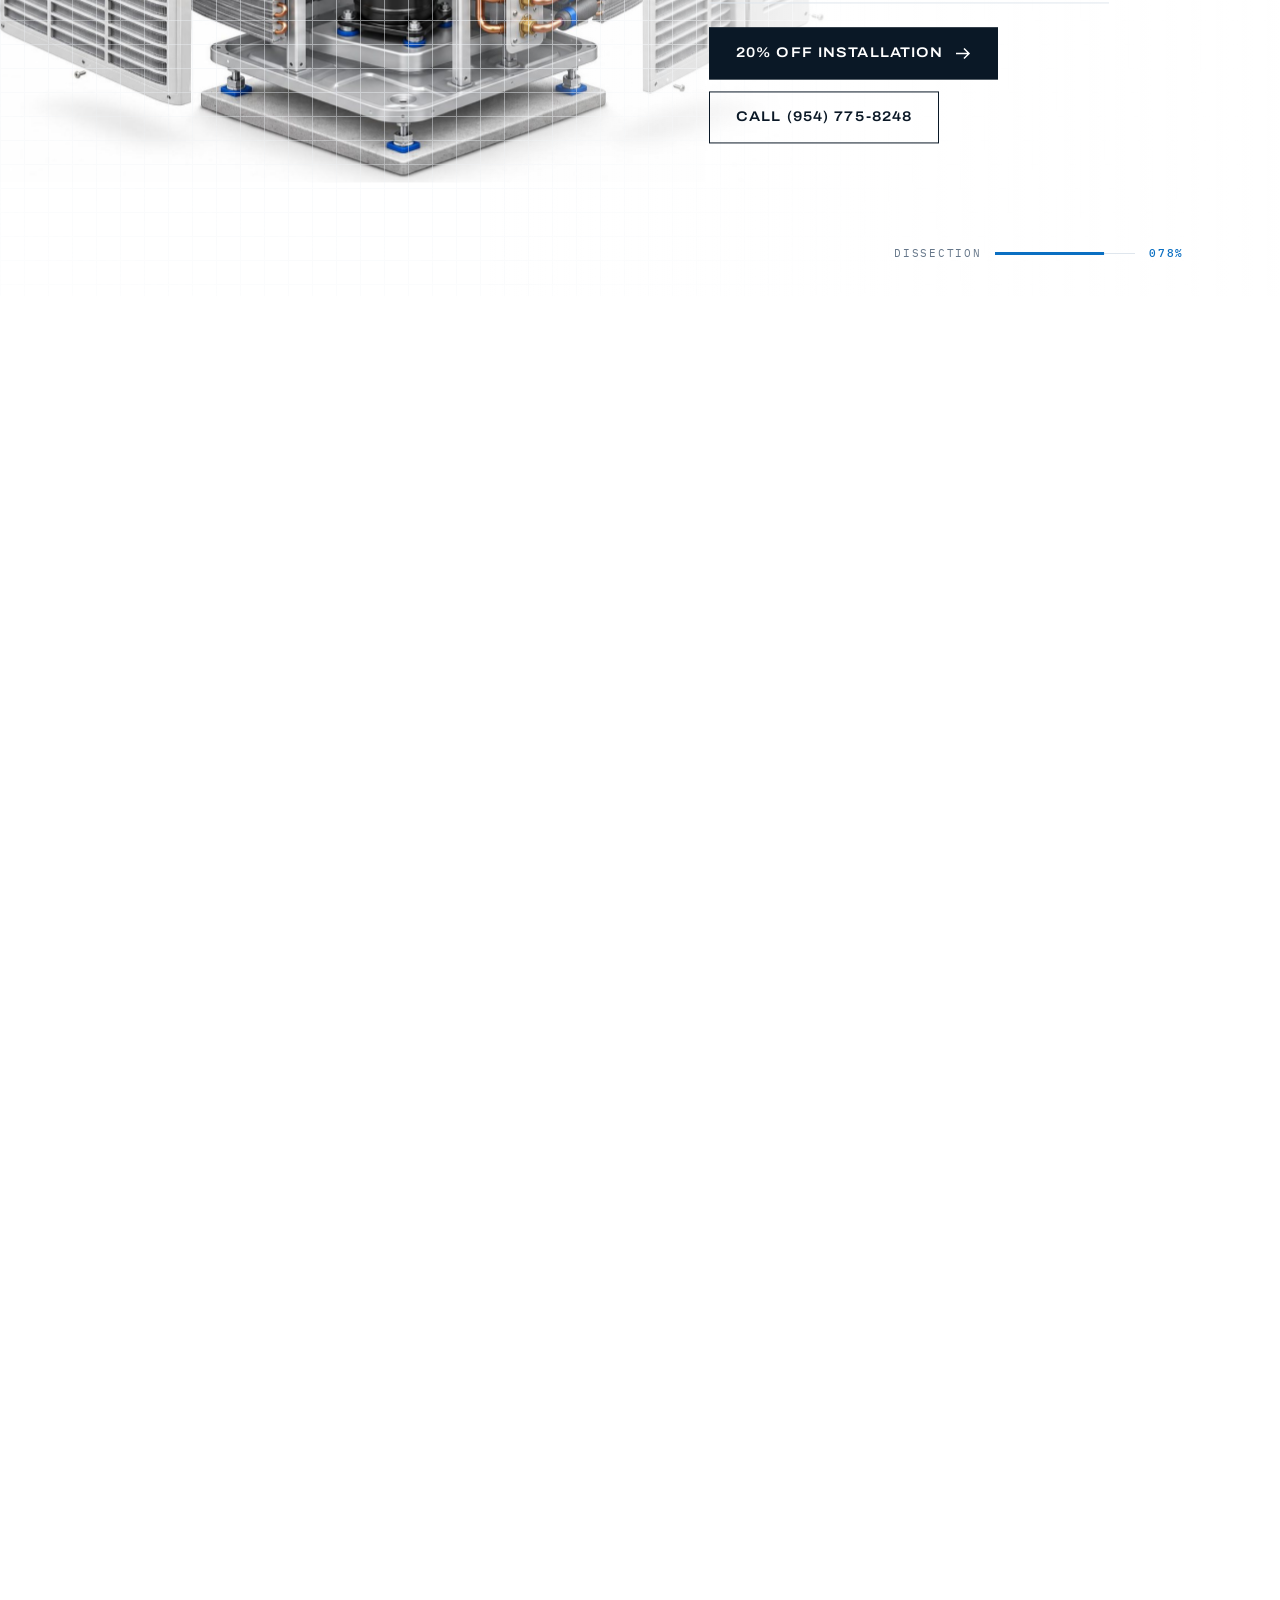
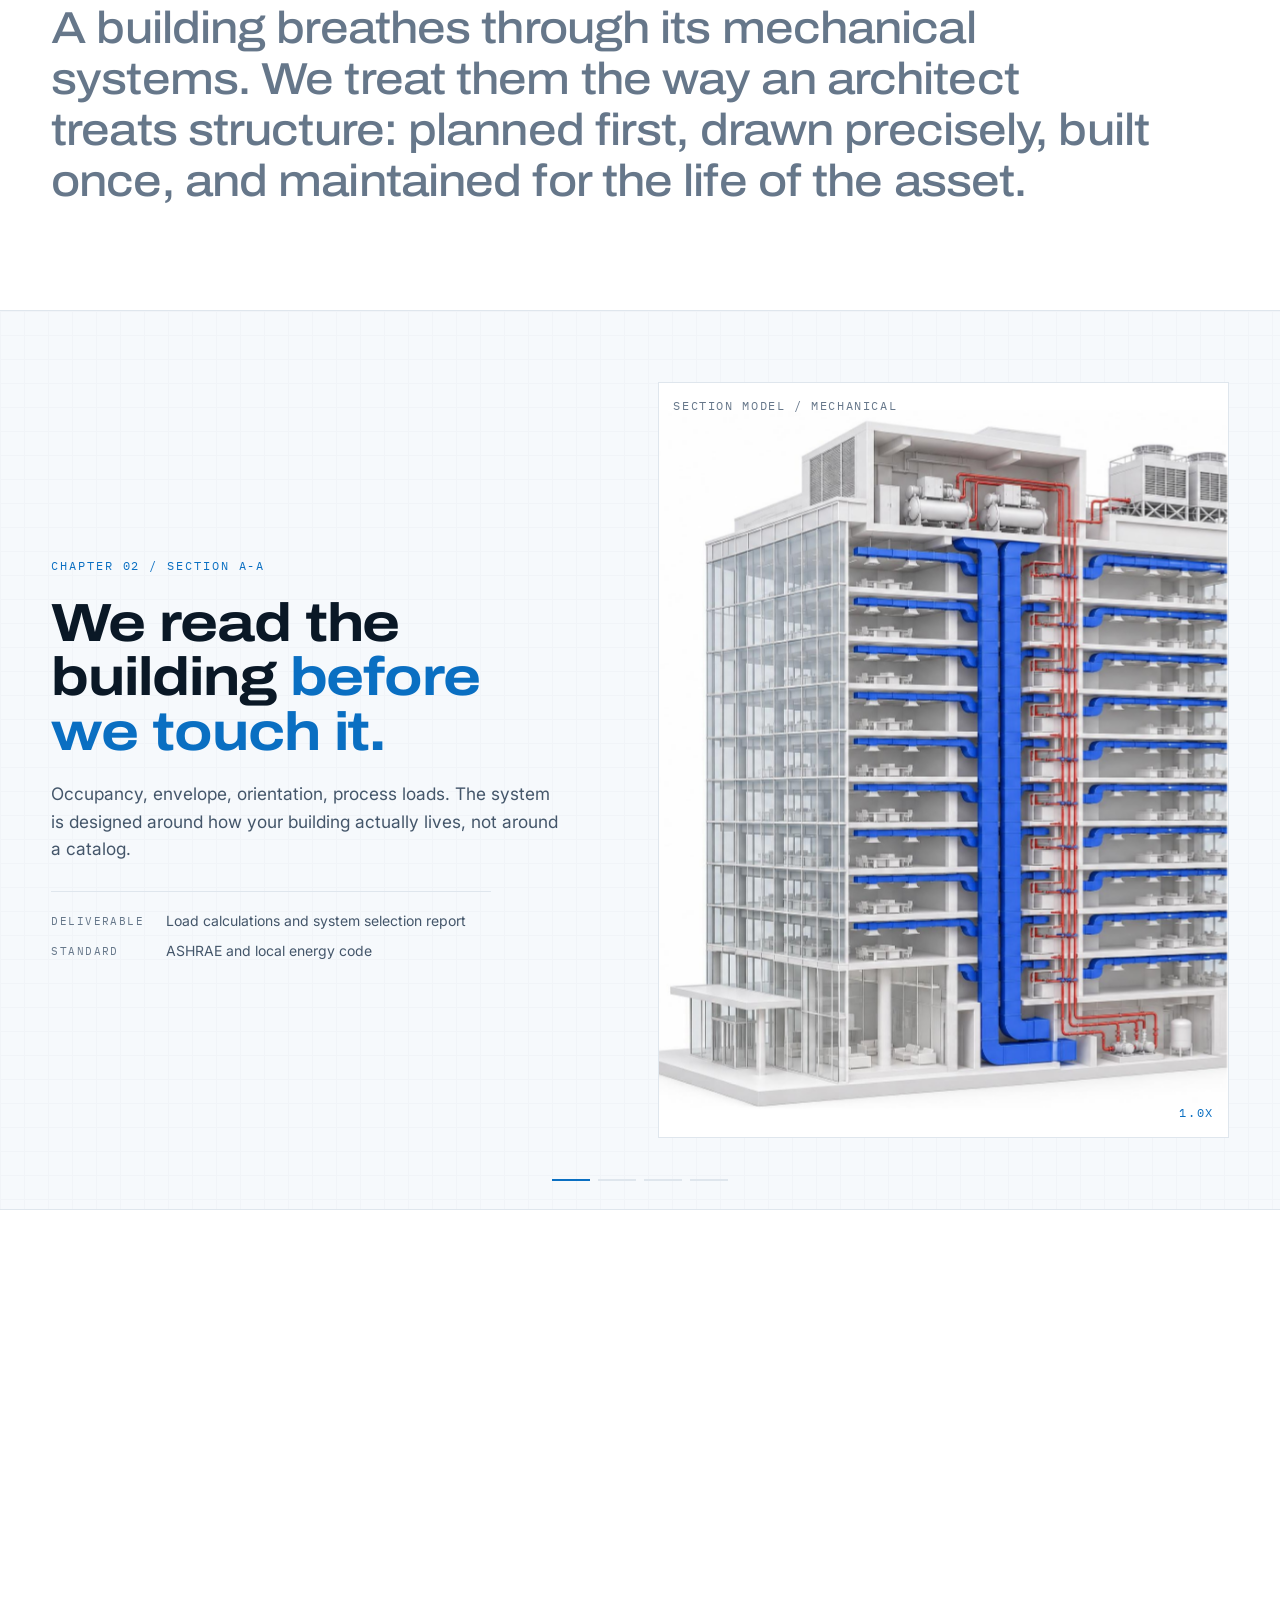
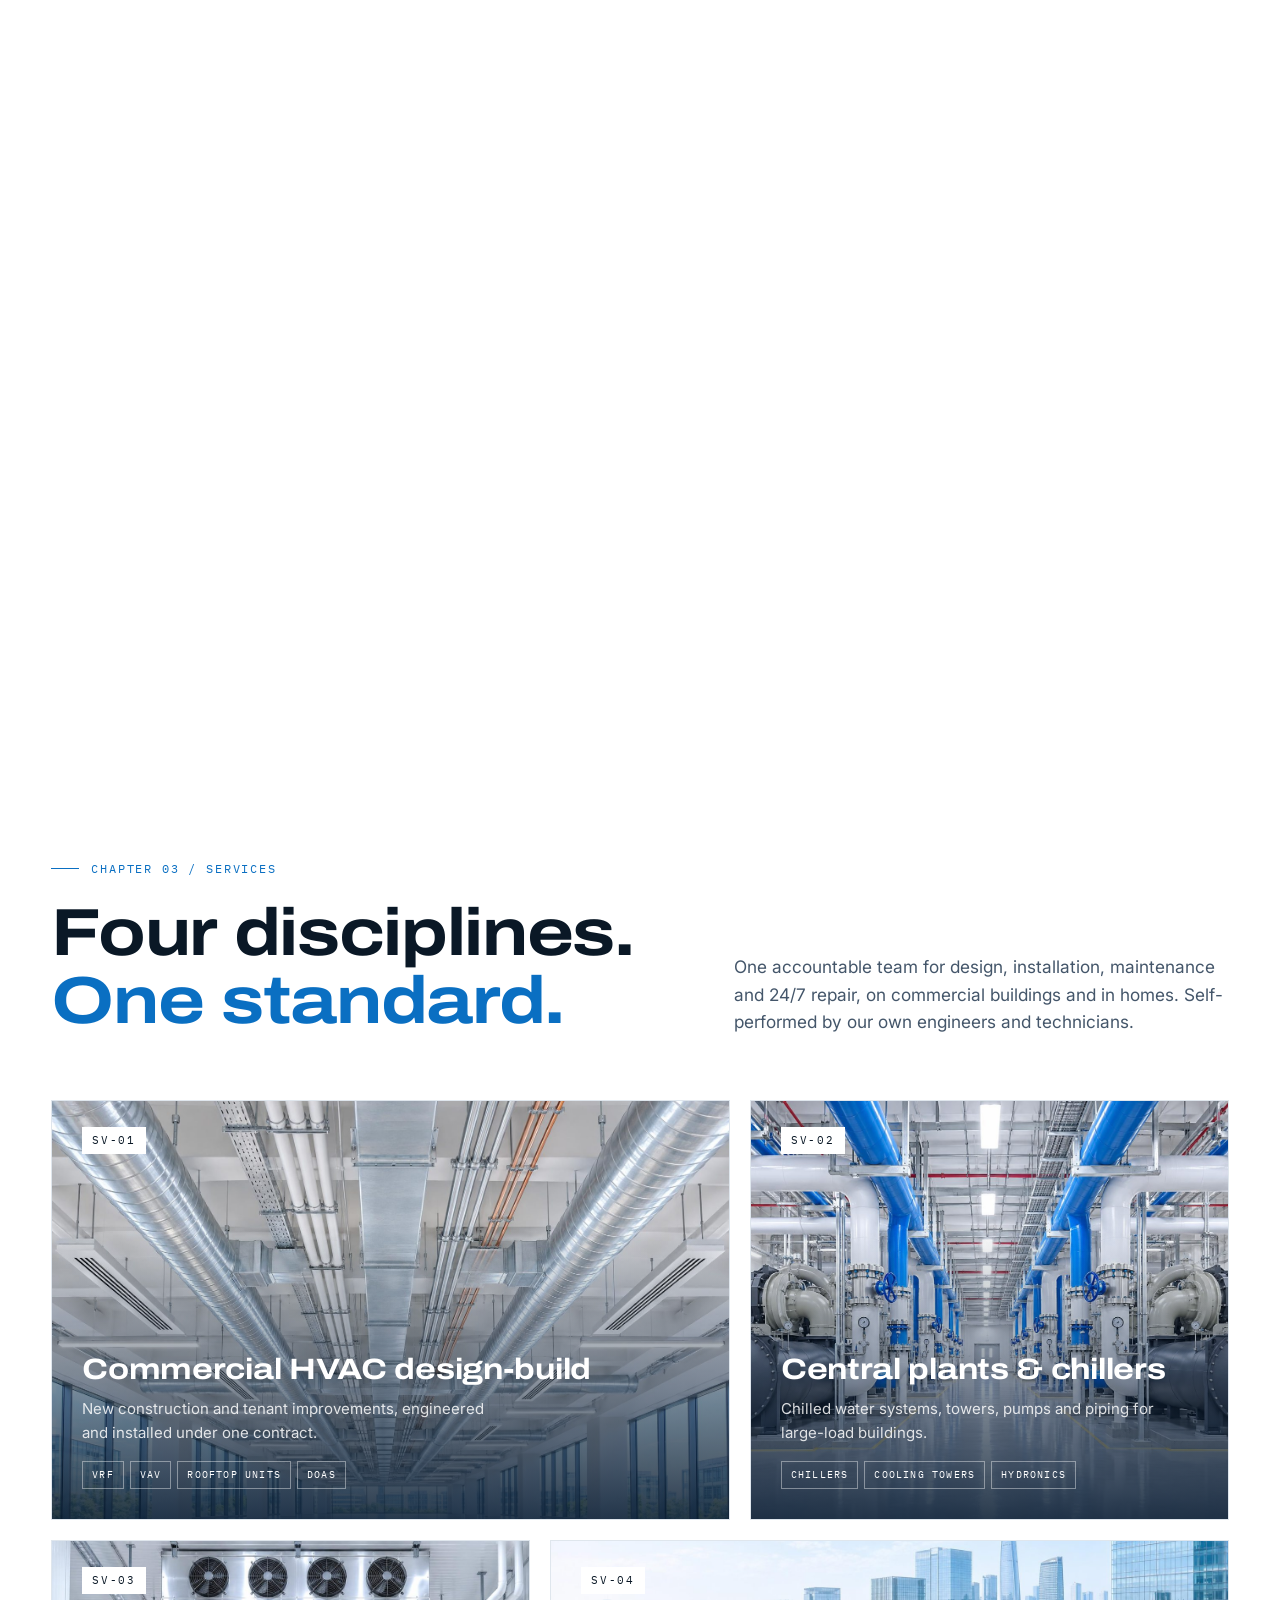
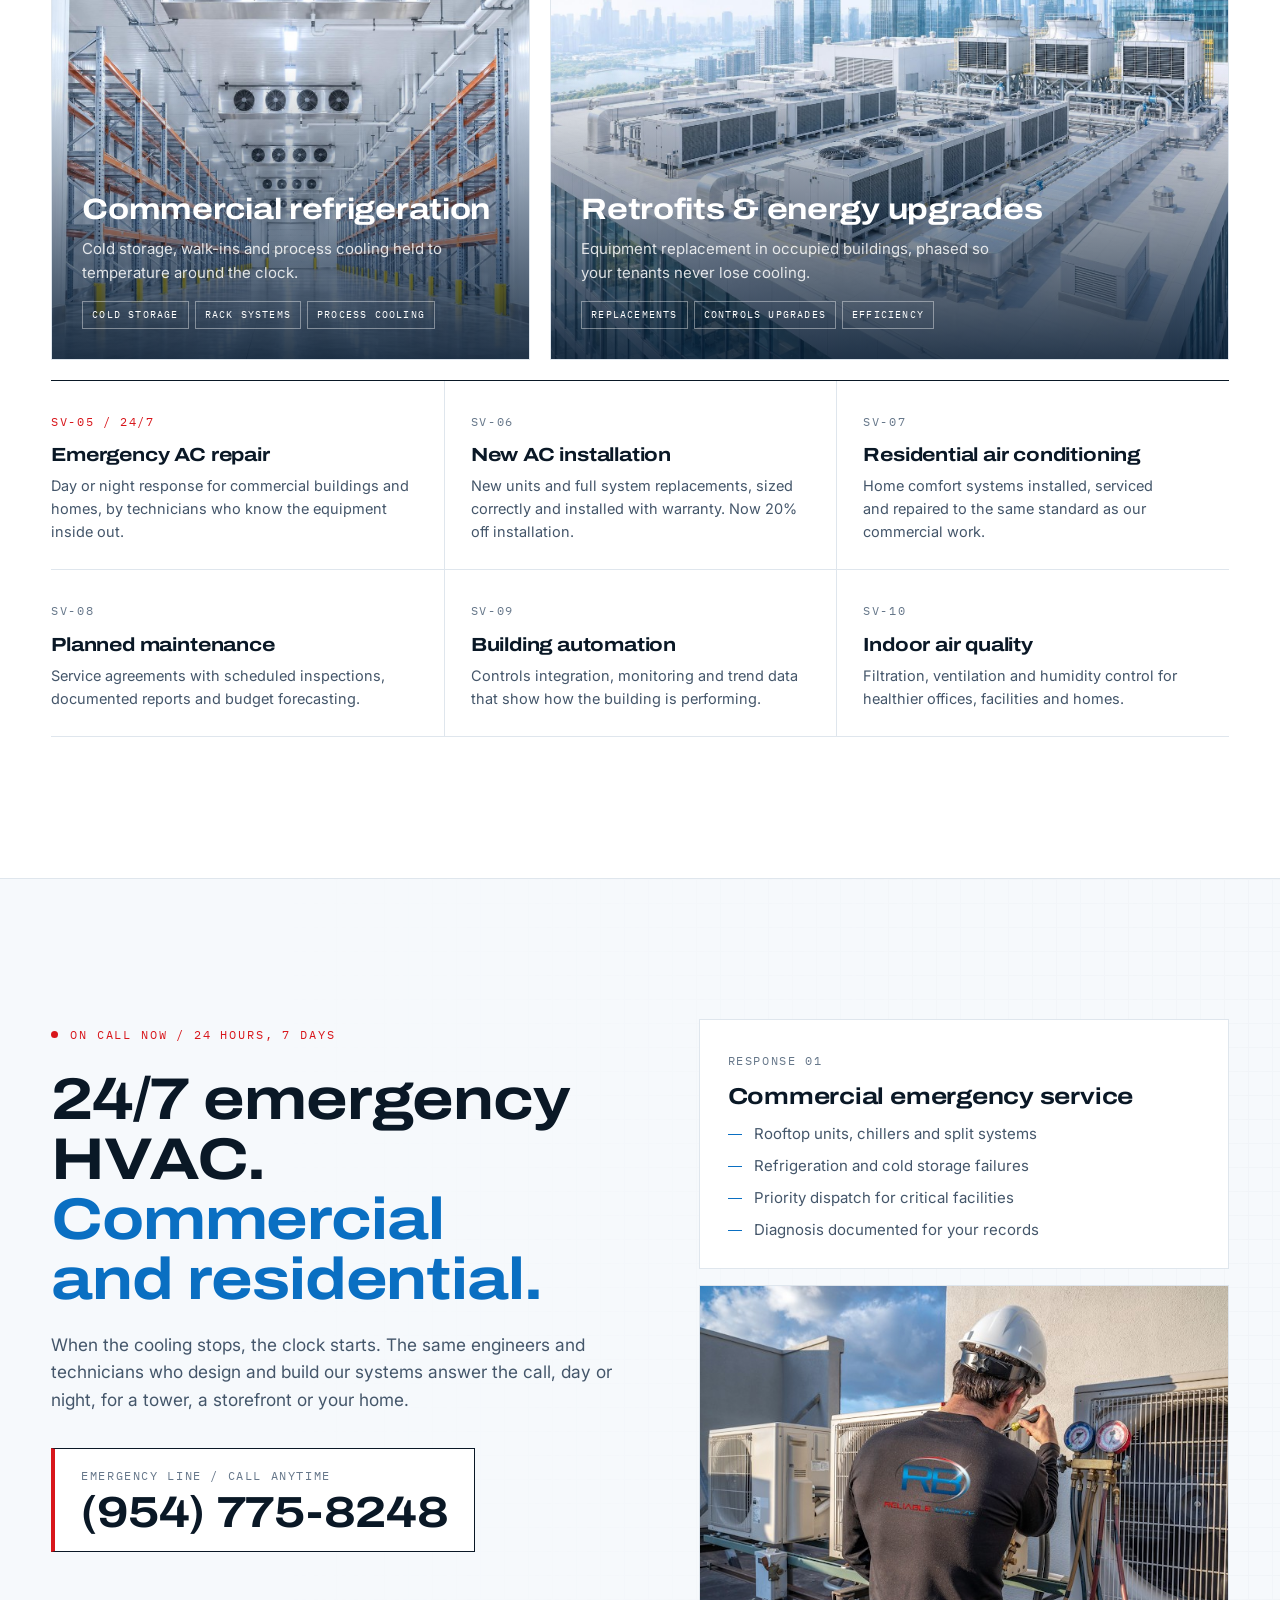
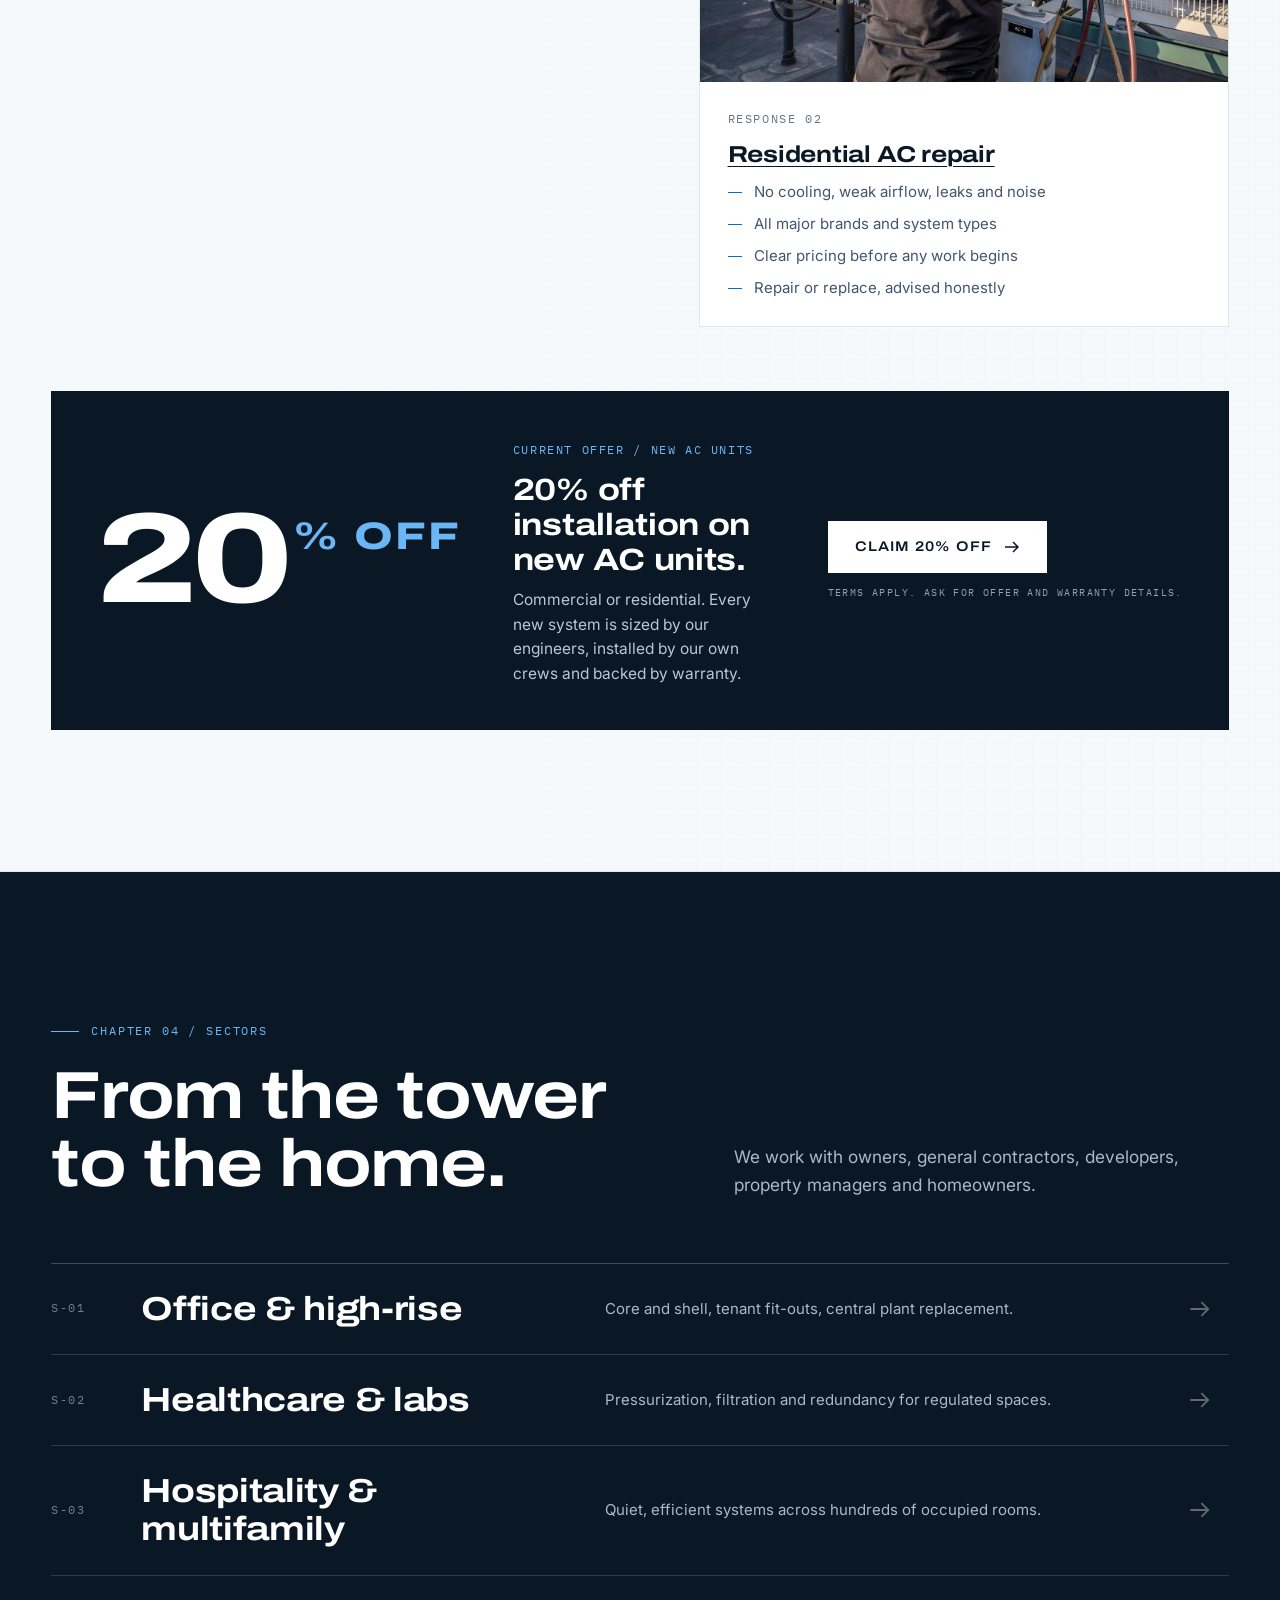
==== commit 5236b9bf: "Use official logo artwork in header and footer Co-Authored-By: Claude Fable 5.2 <noreply@anthropic.c" ====
--- a/index.html
+++ b/index.html
@@ -359,7 +359,7 @@
   .tower-frame img,.capcard img{transition:none}
 }
 </style>
-<link rel="stylesheet" href="nav.css?v=3">
+<link rel="stylesheet" href="nav.css?v=4">
 <script type="application/ld+json">{"@context": "https://schema.org", "@graph": [{"@type": "HVACBusiness", "@id": "https://siberianvito.github.io/reliable-breeze/#business", "name": "Reliable Breeze Air Conditioning & Refrigeration", "url": "https://siberianvito.github.io/reliable-breeze/", "telephone": "+1-954-775-8248", "email": "info@reliablebreeze.com", "image": "https://siberianvito.github.io/reliable-breeze/assets/logo-full.png", "address": {"@type": "PostalAddress", "streetAddress": "2501 Dykes Road, Suite 300 D", "addressLocality": "Miramar", "addressRegion": "FL", "postalCode": "33027", "addressCountry": "US"}, "openingHoursSpecification": [{"@type": "OpeningHoursSpecification", "dayOfWeek": ["Monday", "Tuesday", "Wednesday", "Thursday", "Friday"], "opens": "09:00", "closes": "17:00"}, {"@type": "OpeningHoursSpecification", "dayOfWeek": "Saturday", "opens": "10:00", "closes": "14:00"}], "areaServed": [{"@type": "City", "name": "Miami, FL"}, {"@type": "City", "name": "Miami Beach, FL"}, {"@type": "City", "name": "Coral Gables, FL"}, {"@type": "City", "name": "Doral, FL"}, {"@type": "City", "name": "Hialeah, FL"}, {"@type": "City", "name": "Kendall, FL"}, {"@type": "City", "name": "Aventura, FL"}, {"@type": "City", "name": "North Miami, FL"}, {"@type": "City", "name": "Fort Lauderdale, FL"}, {"@type": "City", "name": "Miramar, FL"}, {"@type": "City", "name": "Pembroke Pines, FL"}, {"@type": "City", "name": "Hollywood, FL"}, {"@type": "City", "name": "Davie, FL"}, {"@type": "City", "name": "Weston, FL"}, {"@type": "City", "name": "Plantation, FL"}, {"@type": "City", "name": "Pompano Beach, FL"}]}]}</script>
 </head>
 <body>
@@ -368,10 +368,7 @@
 
 <header class="nav" id="nav">
   <div class="wrap">
-    <a class="brand" href="#top" aria-label="Reliable Breeze home">
-      <img src="assets/logo-mark.png" alt="">
-      <span><b><span style="color:var(--red)">RELIABLE</span> <i>BREEZE</i></b></span>
-    </a>
+    <a class="brand" href="#top" aria-label="Reliable Breeze home"><picture><source media="(max-width:560px)" srcset="assets/logo-nav-stacked.png"><img src="assets/logo-nav.png" alt="Reliable Breeze Air Conditioning &amp; Refrigeration" width="346" height="46"></picture></a>
     <nav class="nav-links" aria-label="Primary">
       <a href="#approach">Approach</a>
       <div class="dd"><button type="button" class="dd-btn" aria-expanded="false" aria-controls="dd-services">Services <svg viewBox="0 0 10 10" fill="none" stroke="currentColor" stroke-width="1.6"><path d="M1 3l4 4 4-4"/></svg></button><div class="dd-panel" id="dd-services"><a href="ac-repair.html"><b>AC Repair</b><span>Fast diagnosis and repair for homes and businesses</span></a><a href="emergency-ac-repair.html"><b>24/7 Emergency AC Repair</b><span>Day or night, commercial and residential</span></a><a href="ac-installation.html"><b>AC Installation</b><span>New units and replacements, 20% off installation</span></a><a href="ac-maintenance.html"><b>AC Maintenance</b><span>Tune-ups and planned maintenance agreements</span></a><a href="residential-ac.html"><b>Residential AC</b><span>Home cooling installed and serviced properly</span></a><a href="commercial-hvac.html"><b>Commercial HVAC</b><span>Design-build for offices, retail and facilities</span></a><a href="commercial-refrigeration.html"><b>Commercial Refrigeration</b><span>Walk-ins, cold storage and process cooling</span></a><a href="chillers-central-plants.html"><b>Chillers & Central Plants</b><span>Chilled water systems for large buildings</span></a><a href="indoor-air-quality.html"><b>Indoor Air Quality</b><span>Filtration, ventilation and humidity control</span></a><a class="dd-all" href="#services">All services</a></div></div>
--- a/nav.css
+++ b/nav.css
@@ -51,3 +51,7 @@
 @keyframes areabar{to{transform:translateX(-50%)}}
 @media(prefers-reduced-motion:reduce){.areabar-track{animation:none}}
 html.a11y-motion .areabar-track{animation:none!important}
+
+/* official logo lockup */
+.brand img{height:40px!important;width:auto!important;max-width:none}
+@media(max-width:560px){.brand img{height:28px!important}}
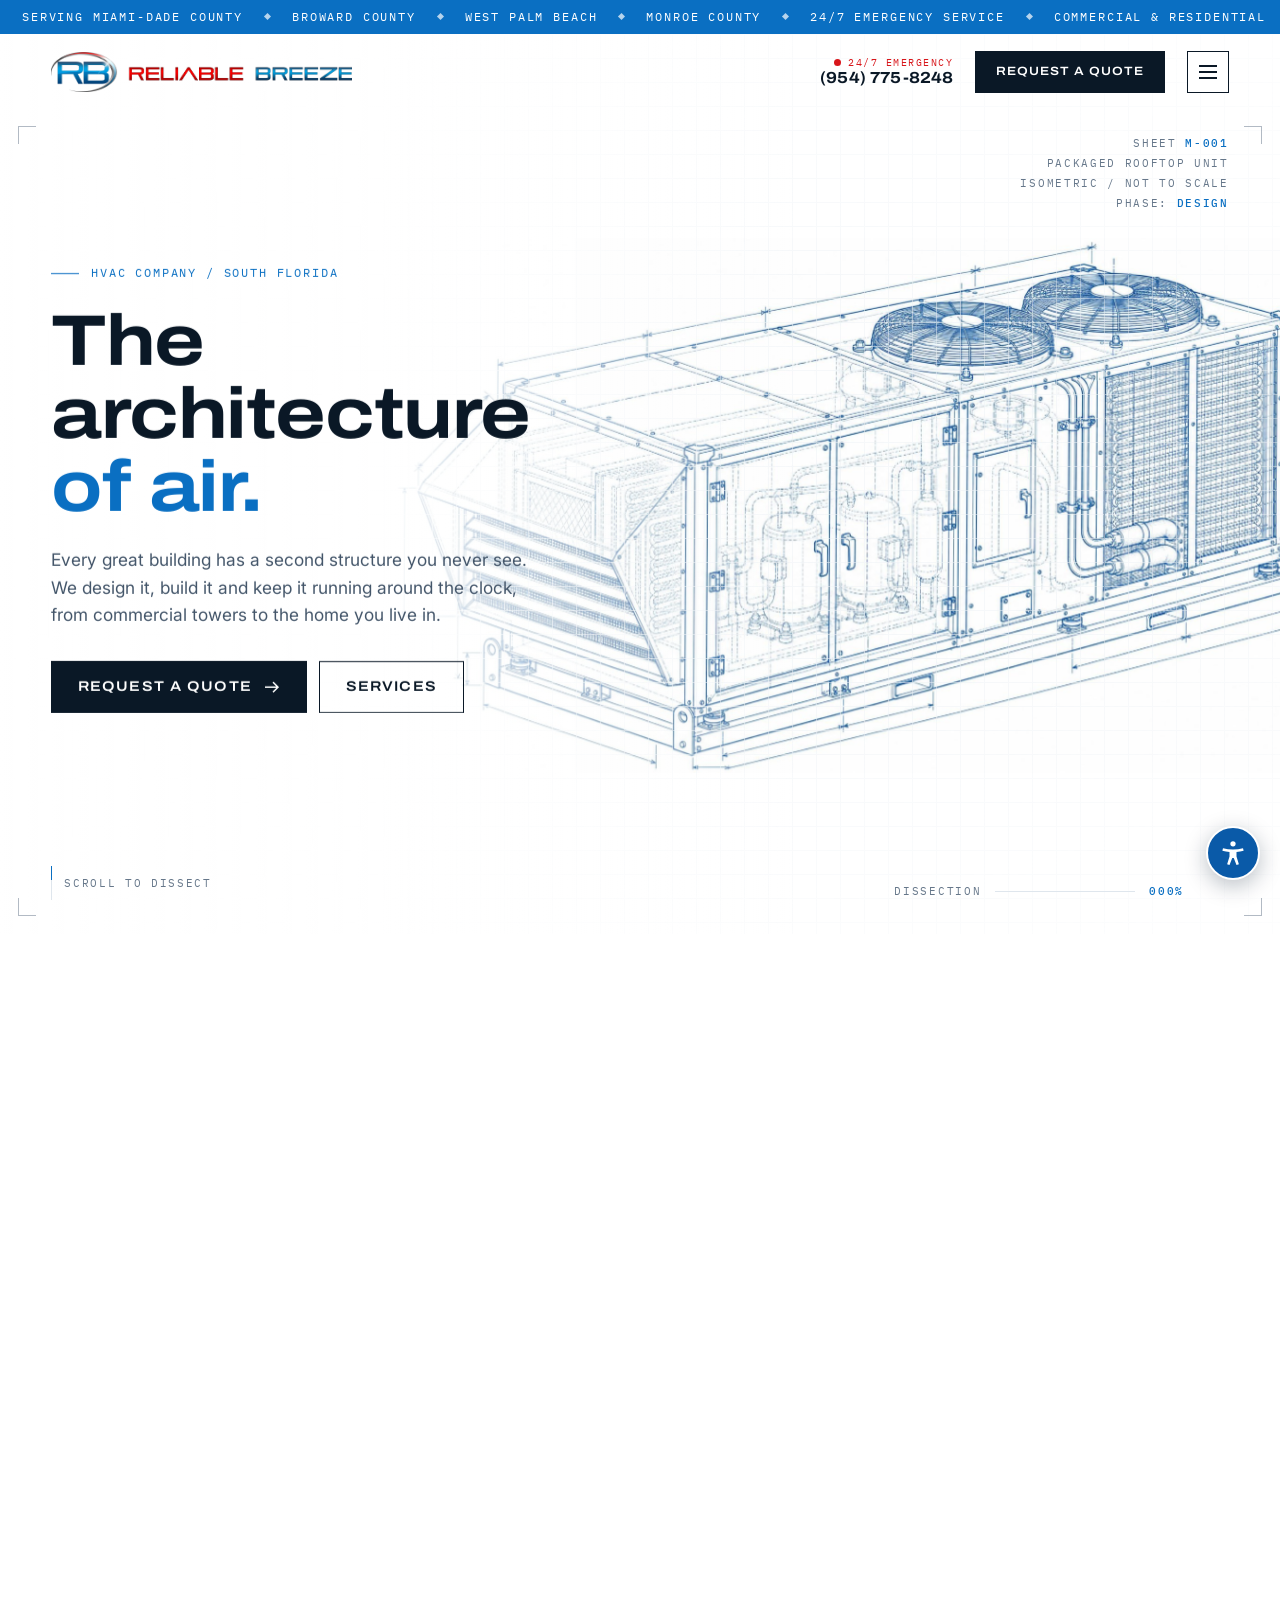
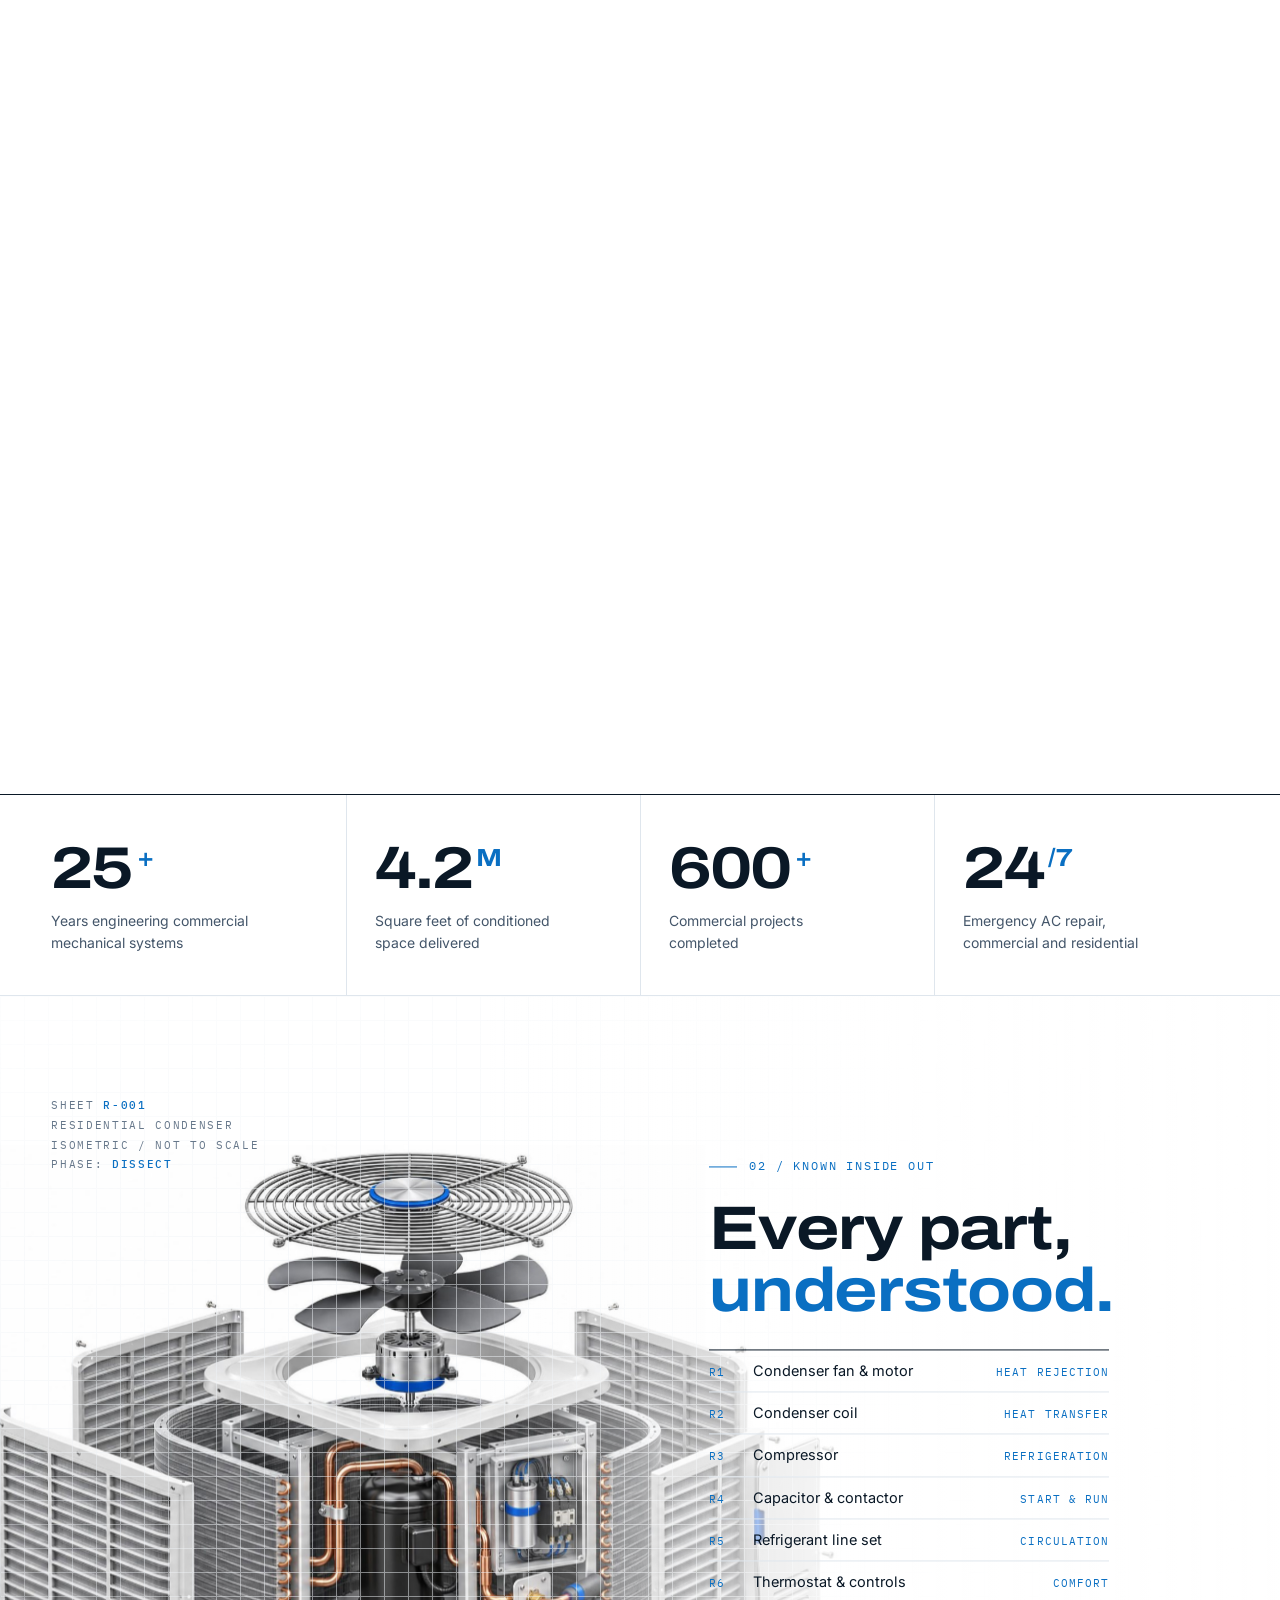
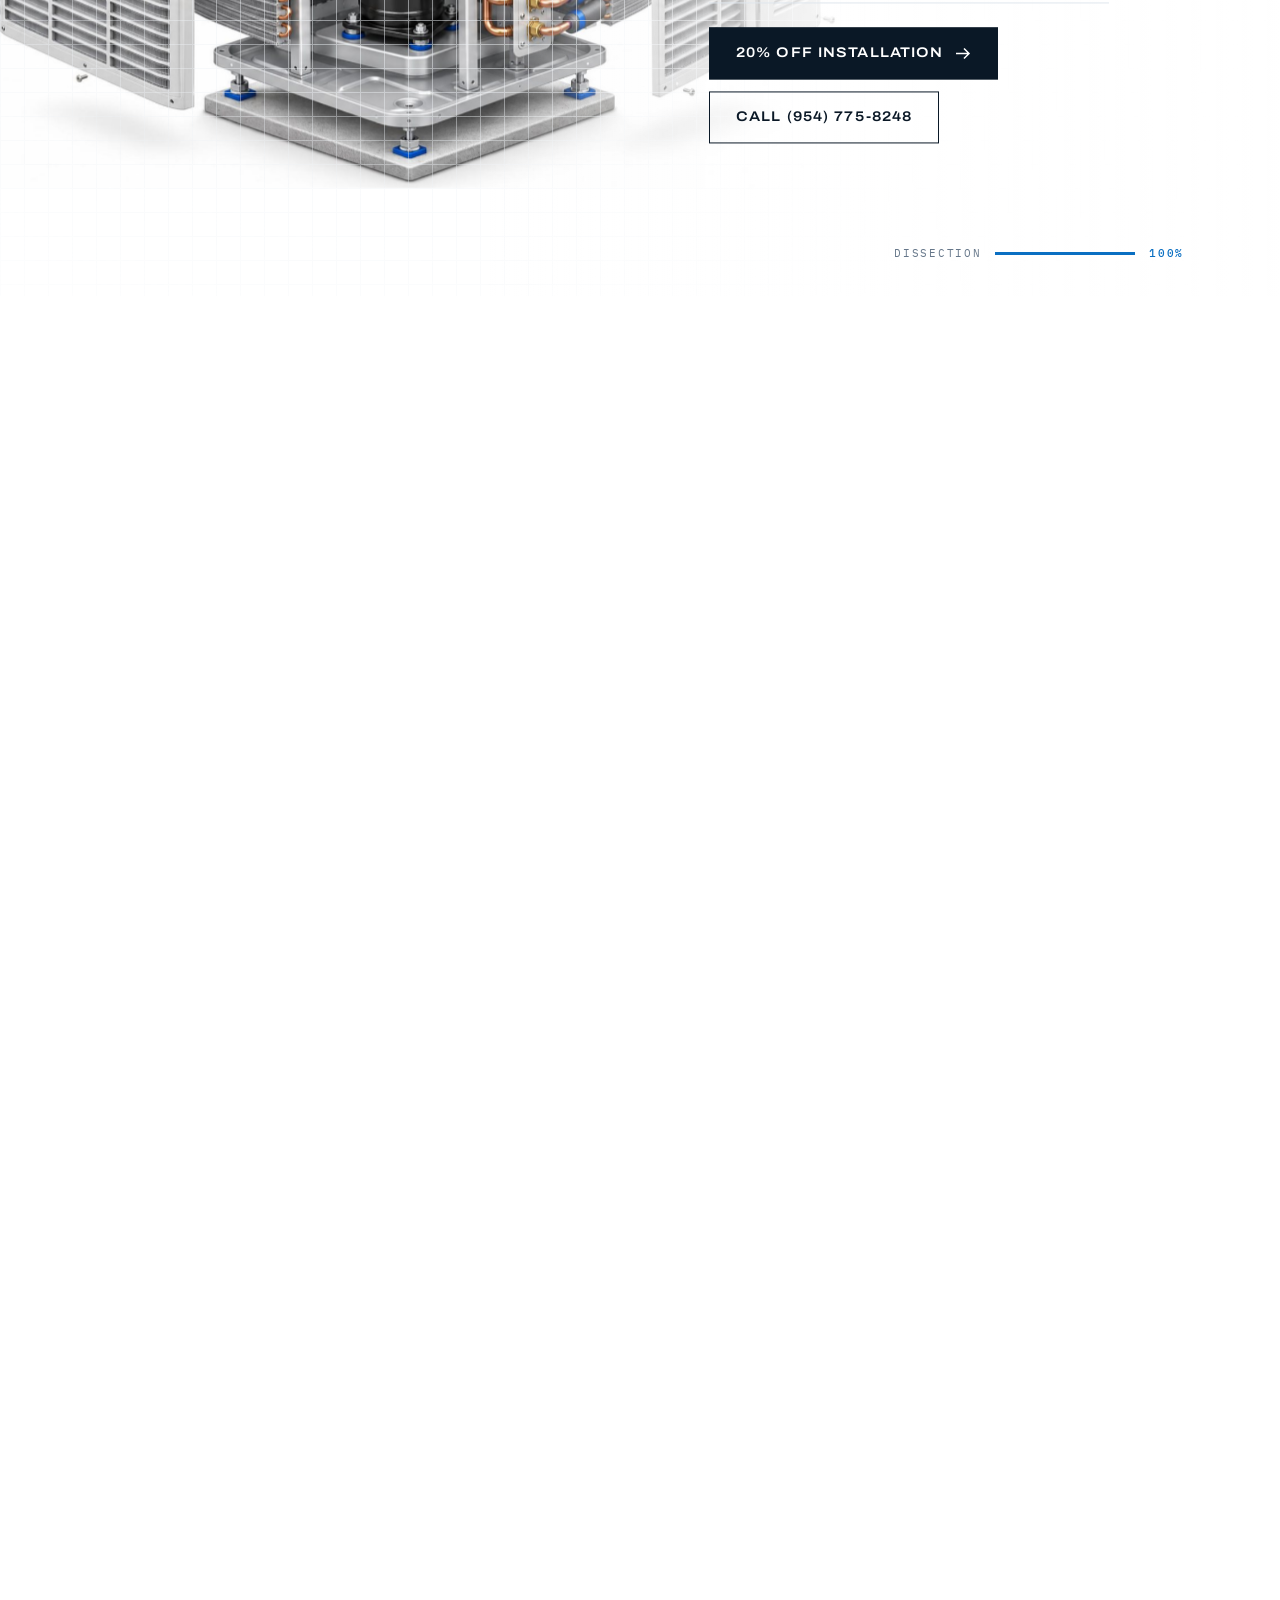
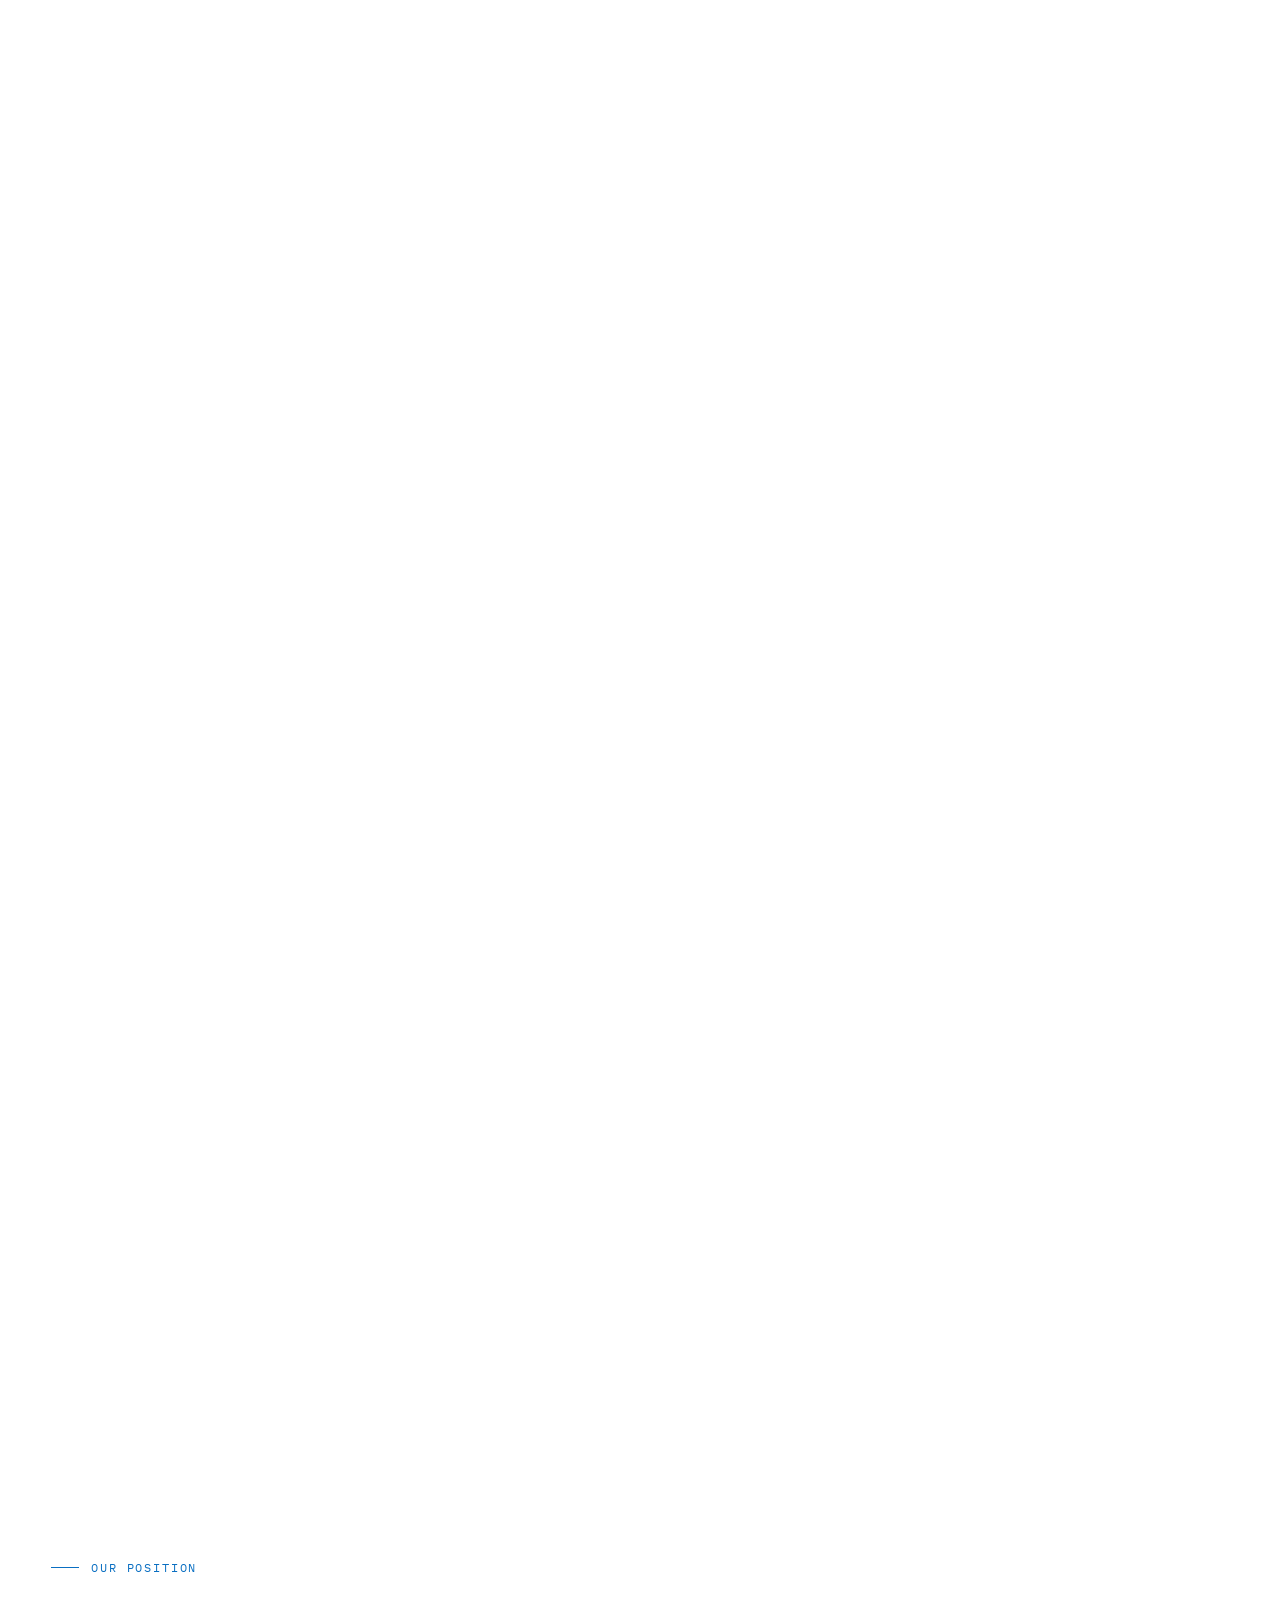
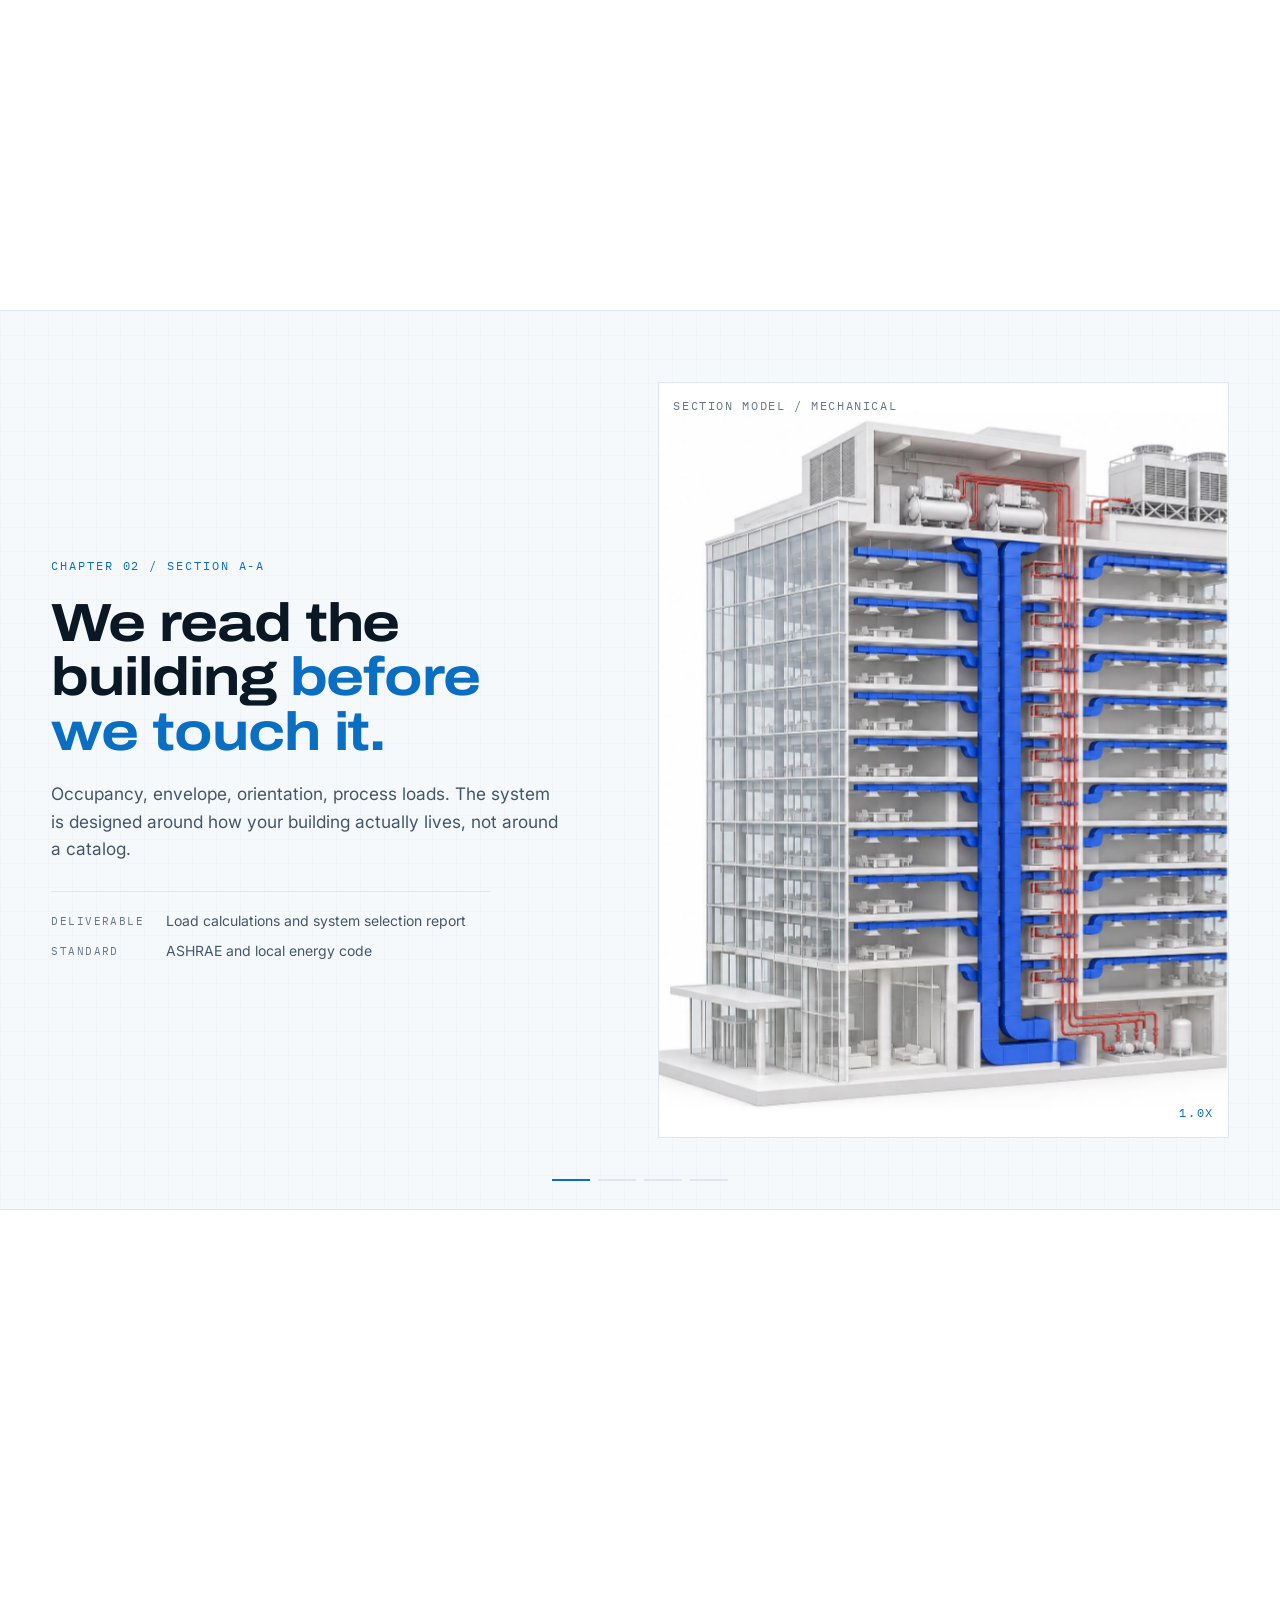
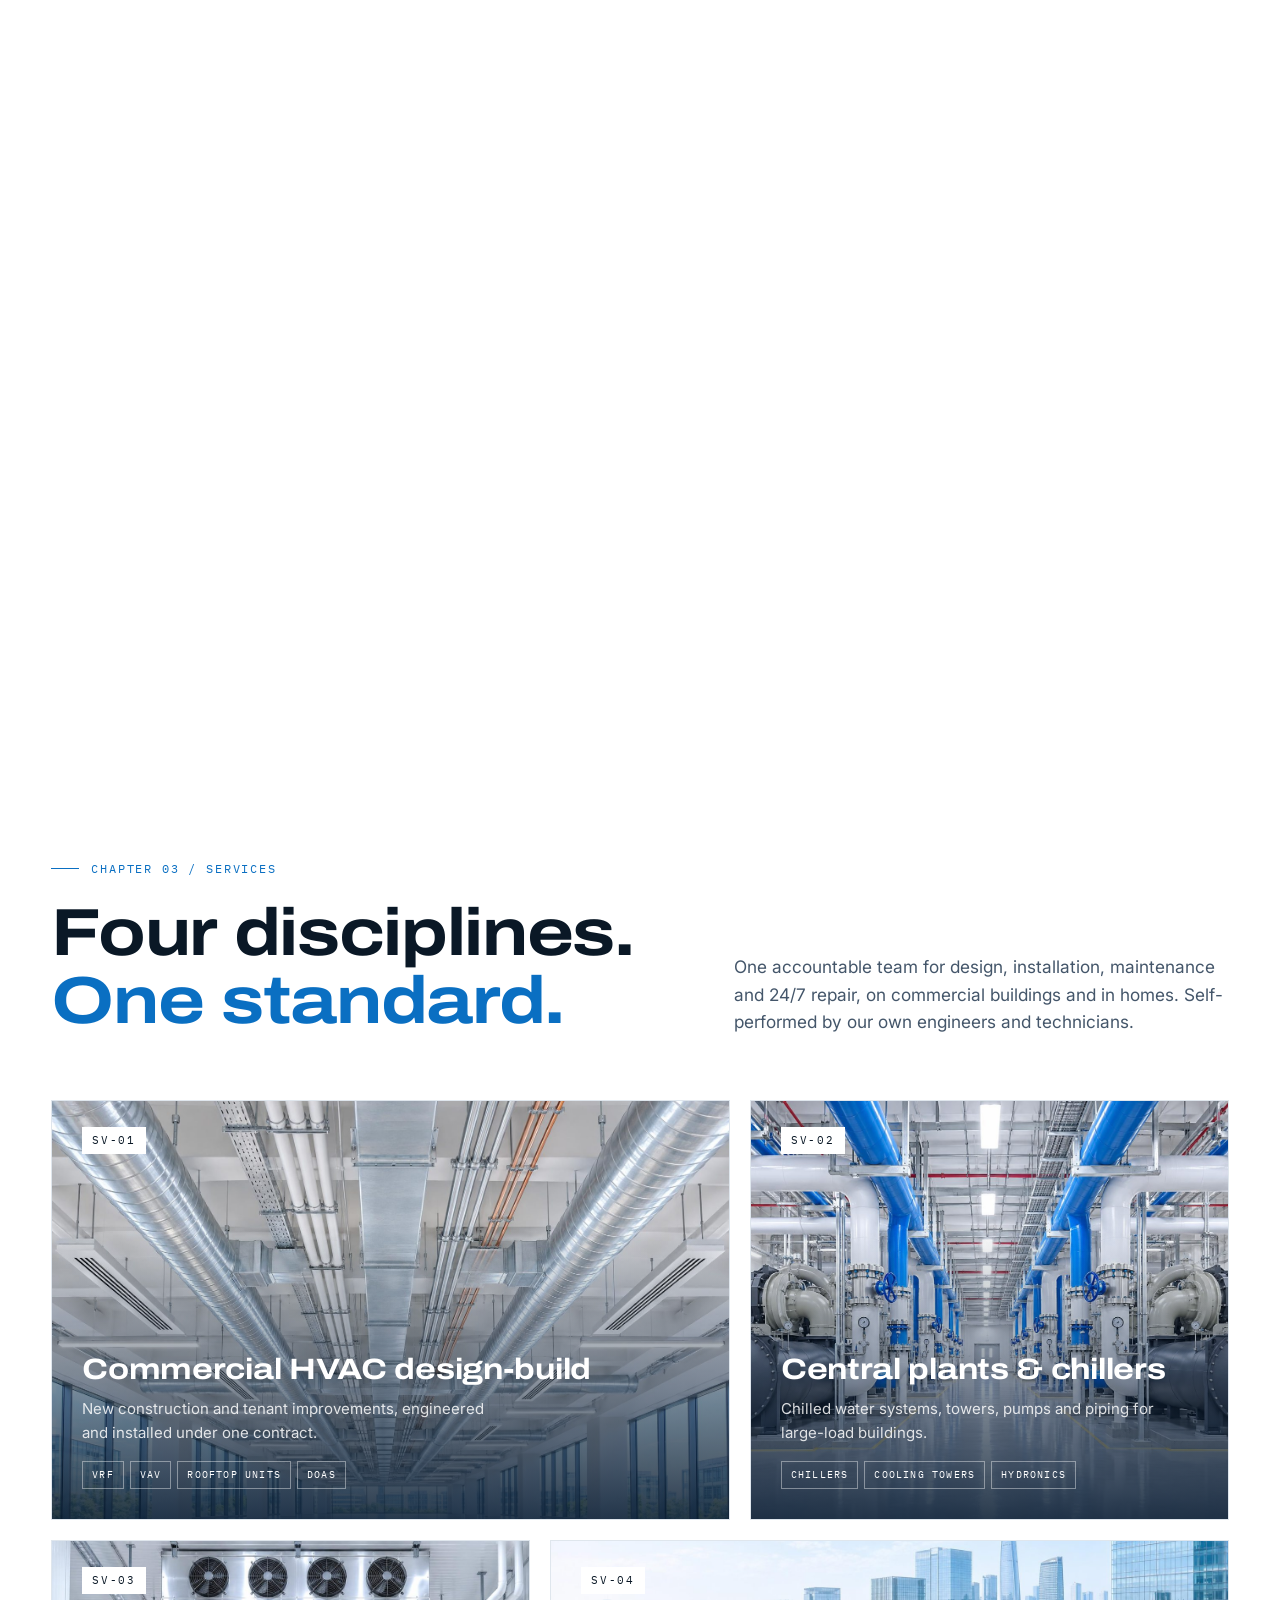
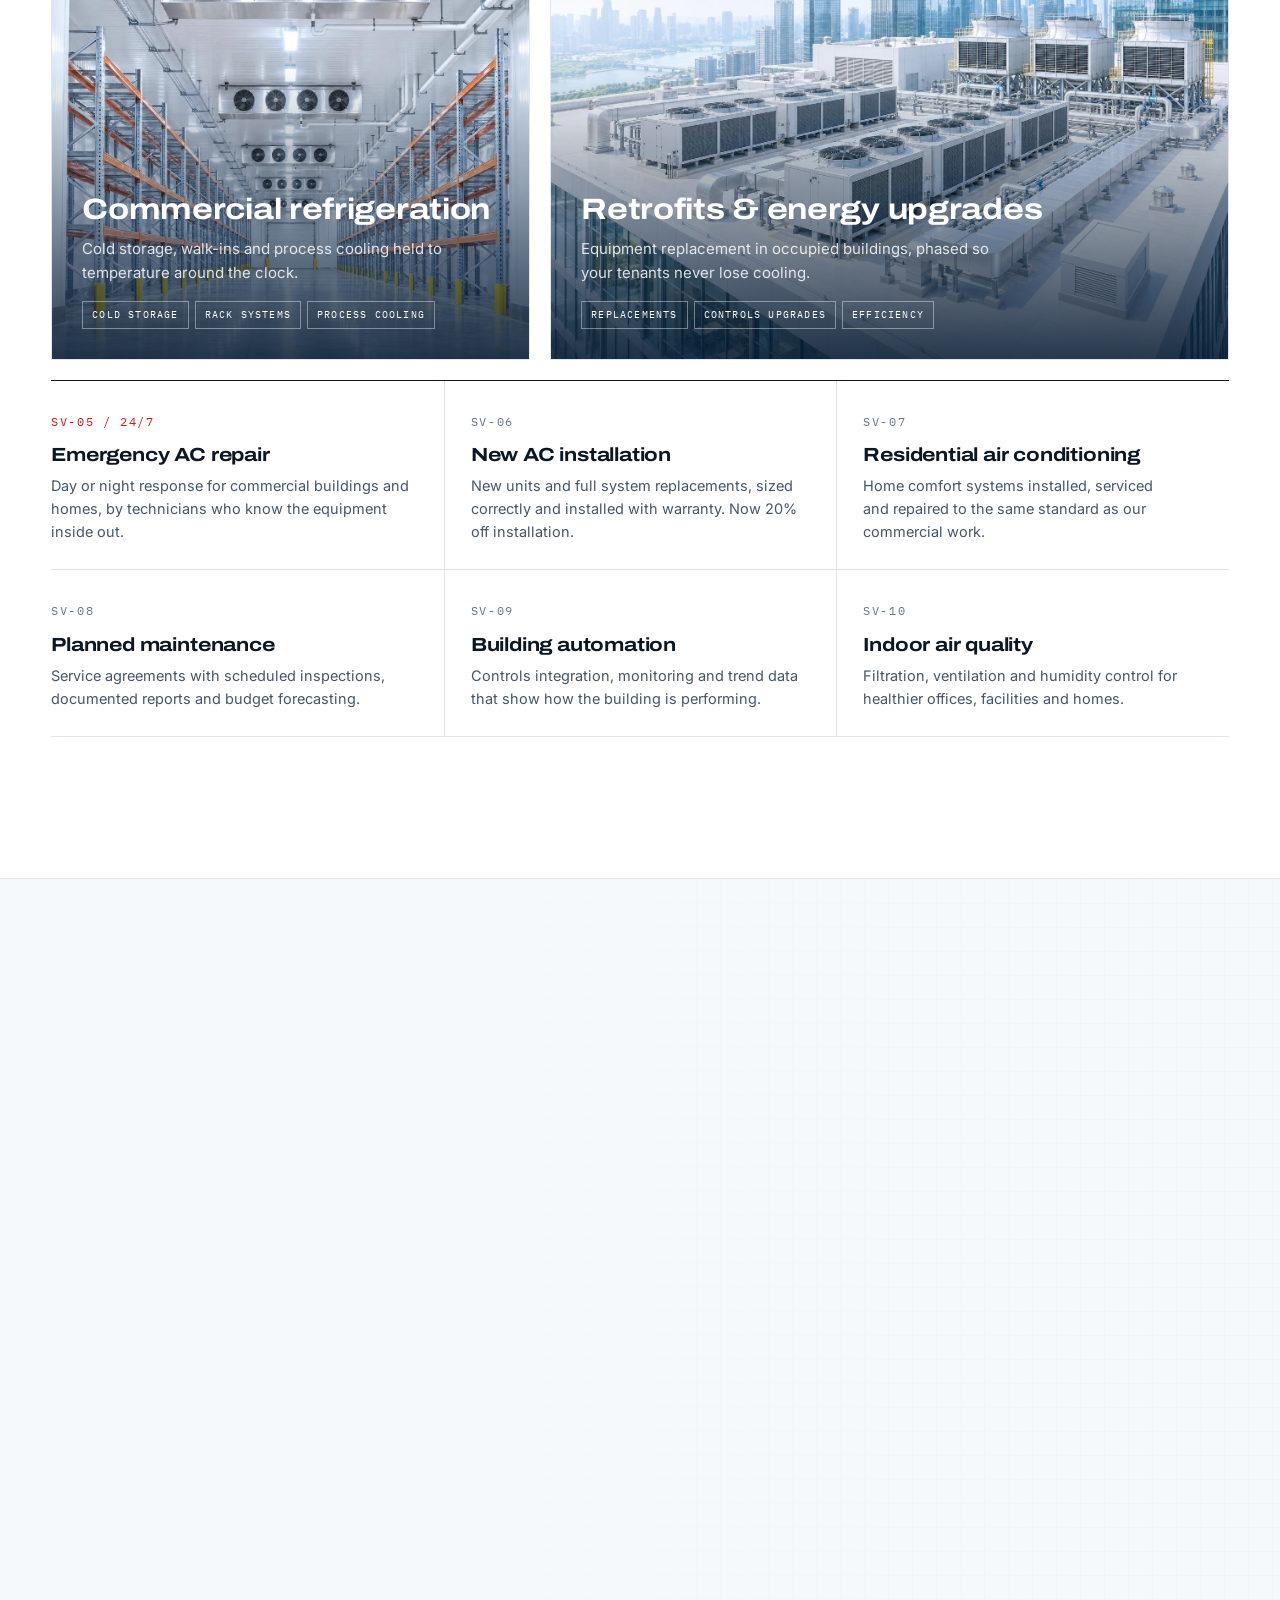
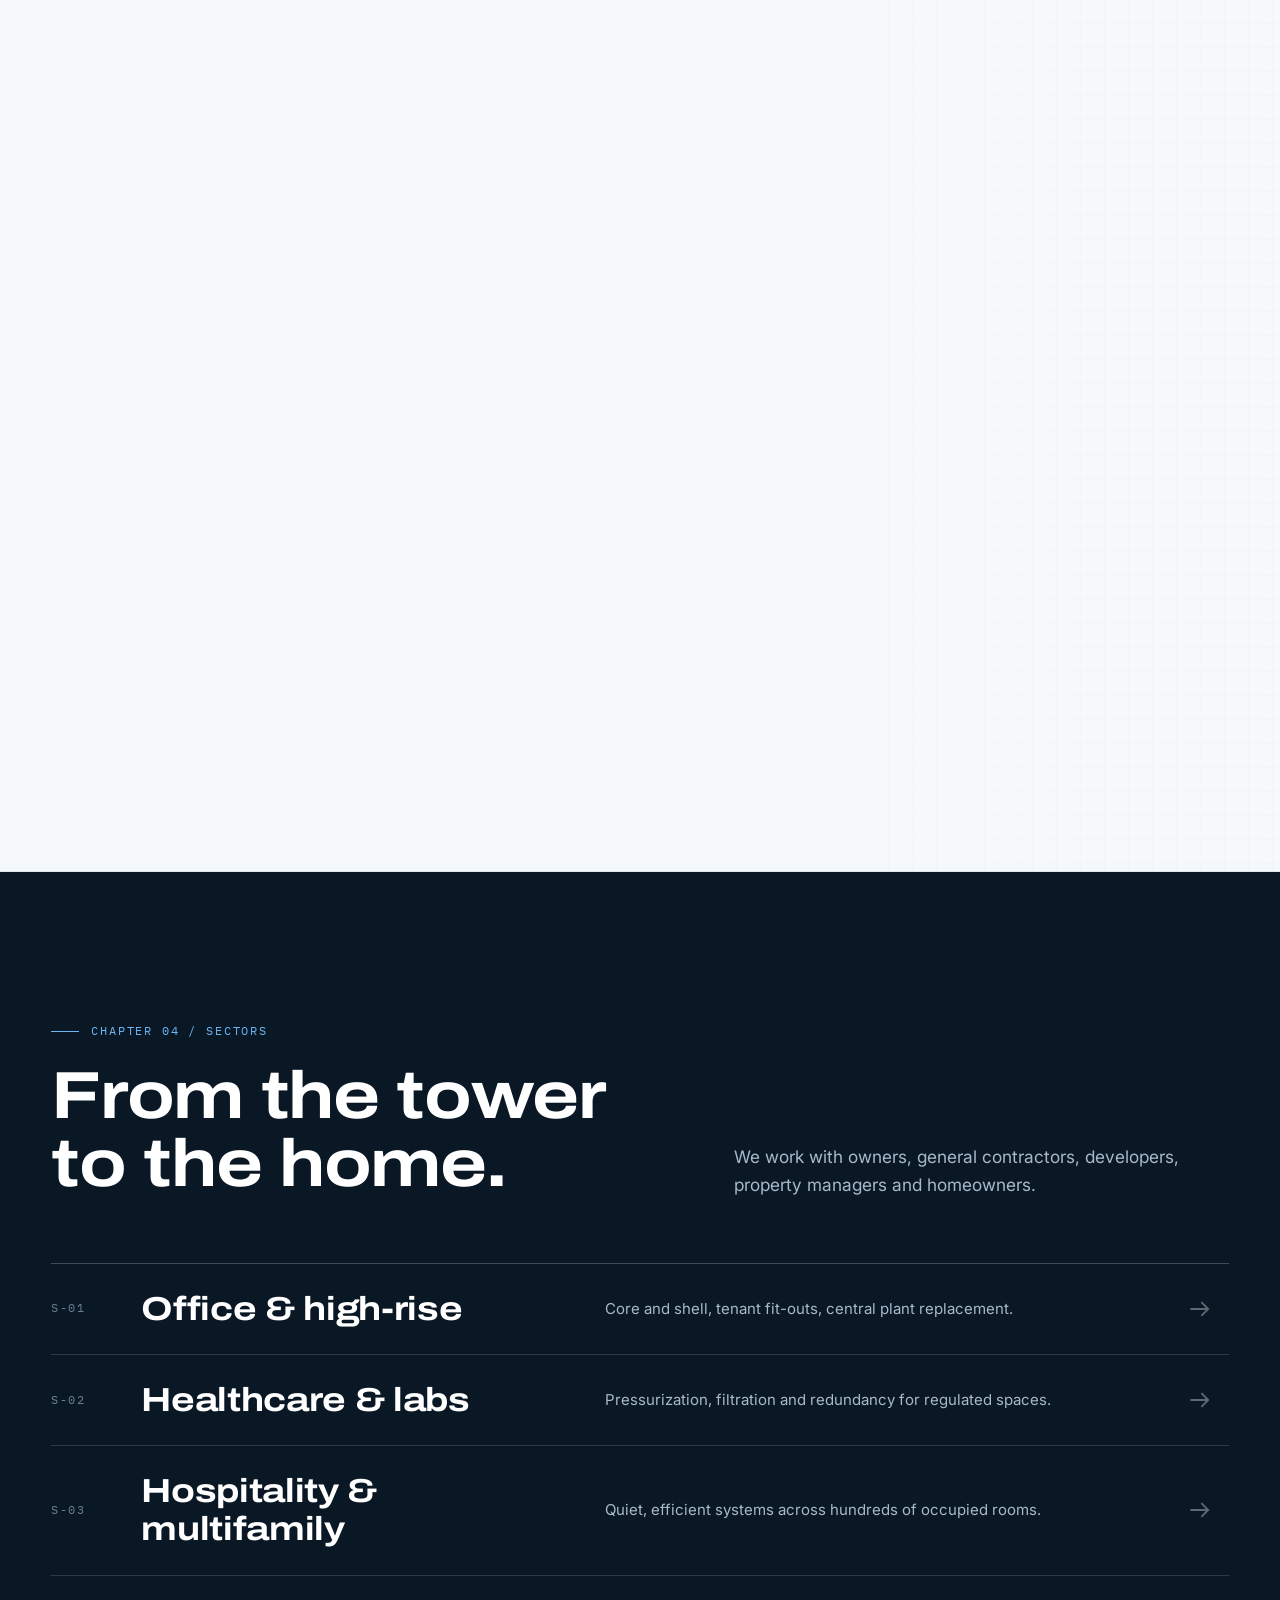
==== commit e3a44c2d: "Attach reliablebreeze.com and update site address Co-Authored-By: Claude Fable 5.2 <noreply@anthropi" ====
--- a/index.html
+++ b/index.html
@@ -8,7 +8,7 @@
 <meta property="og:title" content="Reliable Breeze | HVAC Company in Miami &amp; Fort Lauderdale | AC Repair &amp; Installation">
 <meta property="og:description" content="Reliable Breeze is a licensed HVAC company serving Miami, Fort Lauderdale and South Florida. Commercial and residential AC repair, AC installation, refrigeration and 24/7 emergency service. Call (954) 775-8248.">
 <meta property="og:type" content="website">
-<meta property="og:image" content="https://siberianvito.github.io/reliable-breeze/assets/unit.jpg">
+<meta property="og:image" content="https://reliablebreeze.com/assets/unit.jpg">
 <link rel="icon" href="assets/logo-mark.png">
 <link rel="preconnect" href="https://fonts.googleapis.com">
 <link rel="preconnect" href="https://fonts.gstatic.com" crossorigin>
@@ -360,7 +360,7 @@
 }
 </style>
 <link rel="stylesheet" href="nav.css?v=4">
-<script type="application/ld+json">{"@context": "https://schema.org", "@graph": [{"@type": "HVACBusiness", "@id": "https://siberianvito.github.io/reliable-breeze/#business", "name": "Reliable Breeze Air Conditioning & Refrigeration", "url": "https://siberianvito.github.io/reliable-breeze/", "telephone": "+1-954-775-8248", "email": "info@reliablebreeze.com", "image": "https://siberianvito.github.io/reliable-breeze/assets/logo-full.png", "address": {"@type": "PostalAddress", "streetAddress": "2501 Dykes Road, Suite 300 D", "addressLocality": "Miramar", "addressRegion": "FL", "postalCode": "33027", "addressCountry": "US"}, "openingHoursSpecification": [{"@type": "OpeningHoursSpecification", "dayOfWeek": ["Monday", "Tuesday", "Wednesday", "Thursday", "Friday"], "opens": "09:00", "closes": "17:00"}, {"@type": "OpeningHoursSpecification", "dayOfWeek": "Saturday", "opens": "10:00", "closes": "14:00"}], "areaServed": [{"@type": "City", "name": "Miami, FL"}, {"@type": "City", "name": "Miami Beach, FL"}, {"@type": "City", "name": "Coral Gables, FL"}, {"@type": "City", "name": "Doral, FL"}, {"@type": "City", "name": "Hialeah, FL"}, {"@type": "City", "name": "Kendall, FL"}, {"@type": "City", "name": "Aventura, FL"}, {"@type": "City", "name": "North Miami, FL"}, {"@type": "City", "name": "Fort Lauderdale, FL"}, {"@type": "City", "name": "Miramar, FL"}, {"@type": "City", "name": "Pembroke Pines, FL"}, {"@type": "City", "name": "Hollywood, FL"}, {"@type": "City", "name": "Davie, FL"}, {"@type": "City", "name": "Weston, FL"}, {"@type": "City", "name": "Plantation, FL"}, {"@type": "City", "name": "Pompano Beach, FL"}]}]}</script>
+<script type="application/ld+json">{"@context": "https://schema.org", "@graph": [{"@type": "HVACBusiness", "@id": "https://reliablebreeze.com/#business", "name": "Reliable Breeze Air Conditioning & Refrigeration", "url": "https://reliablebreeze.com/", "telephone": "+1-954-775-8248", "email": "info@reliablebreeze.com", "image": "https://reliablebreeze.com/assets/logo-full.png", "address": {"@type": "PostalAddress", "streetAddress": "2501 Dykes Road, Suite 300 D", "addressLocality": "Miramar", "addressRegion": "FL", "postalCode": "33027", "addressCountry": "US"}, "openingHoursSpecification": [{"@type": "OpeningHoursSpecification", "dayOfWeek": ["Monday", "Tuesday", "Wednesday", "Thursday", "Friday"], "opens": "09:00", "closes": "17:00"}, {"@type": "OpeningHoursSpecification", "dayOfWeek": "Saturday", "opens": "10:00", "closes": "14:00"}], "areaServed": [{"@type": "City", "name": "Miami, FL"}, {"@type": "City", "name": "Miami Beach, FL"}, {"@type": "City", "name": "Coral Gables, FL"}, {"@type": "City", "name": "Doral, FL"}, {"@type": "City", "name": "Hialeah, FL"}, {"@type": "City", "name": "Kendall, FL"}, {"@type": "City", "name": "Aventura, FL"}, {"@type": "City", "name": "North Miami, FL"}, {"@type": "City", "name": "Fort Lauderdale, FL"}, {"@type": "City", "name": "Miramar, FL"}, {"@type": "City", "name": "Pembroke Pines, FL"}, {"@type": "City", "name": "Hollywood, FL"}, {"@type": "City", "name": "Davie, FL"}, {"@type": "City", "name": "Weston, FL"}, {"@type": "City", "name": "Plantation, FL"}, {"@type": "City", "name": "Pompano Beach, FL"}]}]}</script>
 </head>
 <body>
 <a class="skip" href="#top">Skip to content</a>
